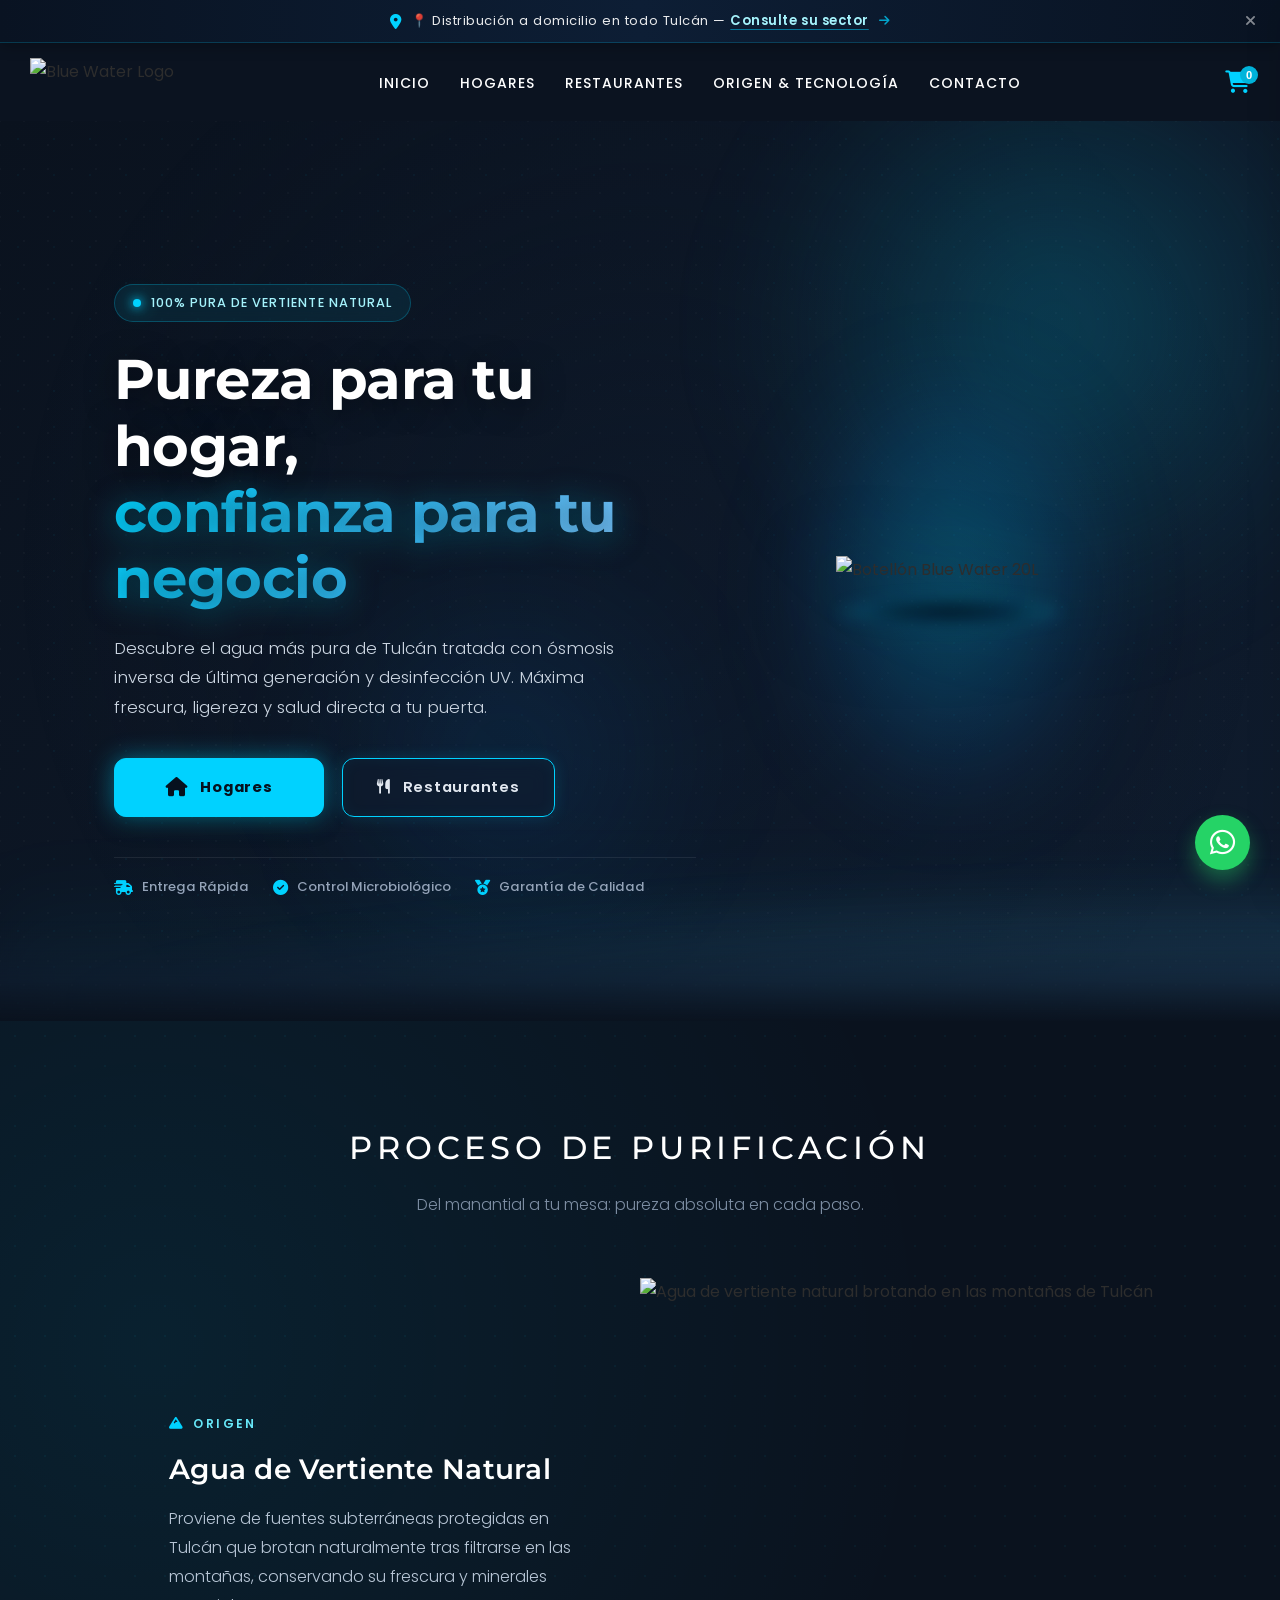
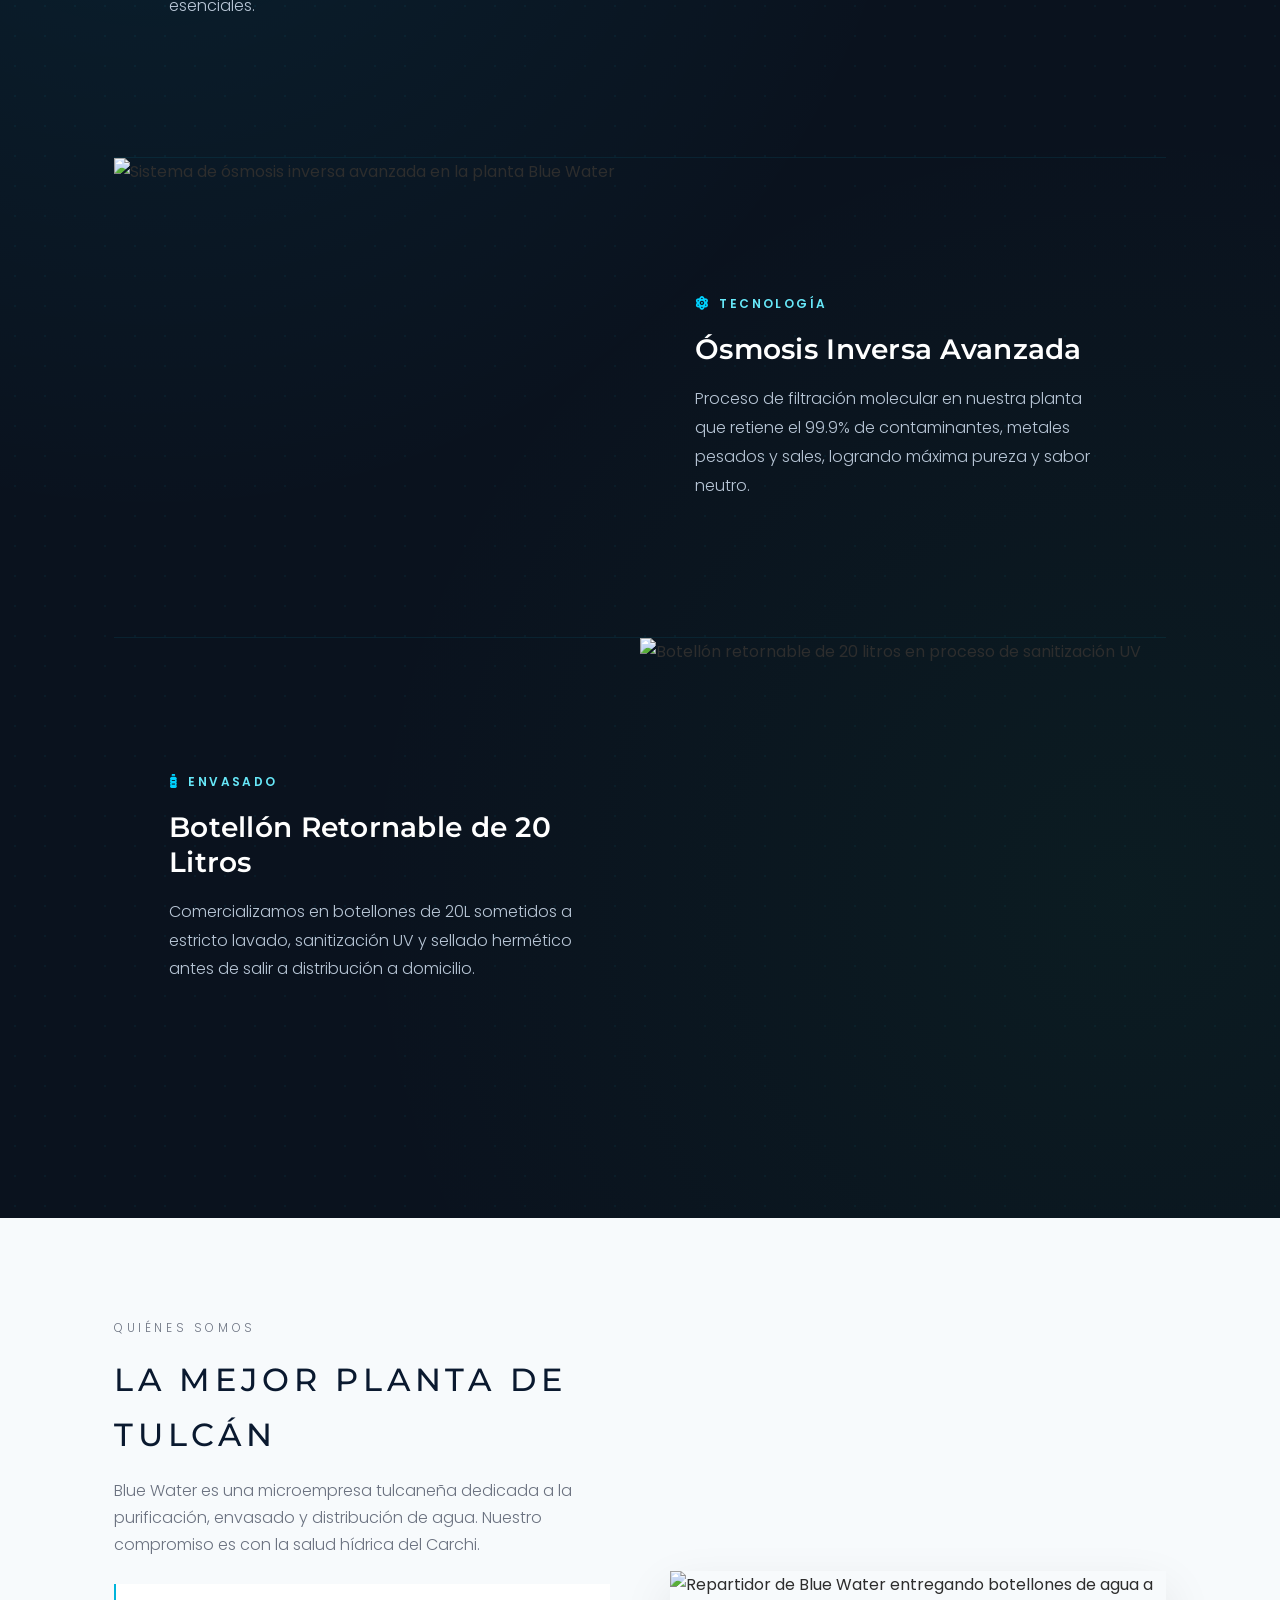
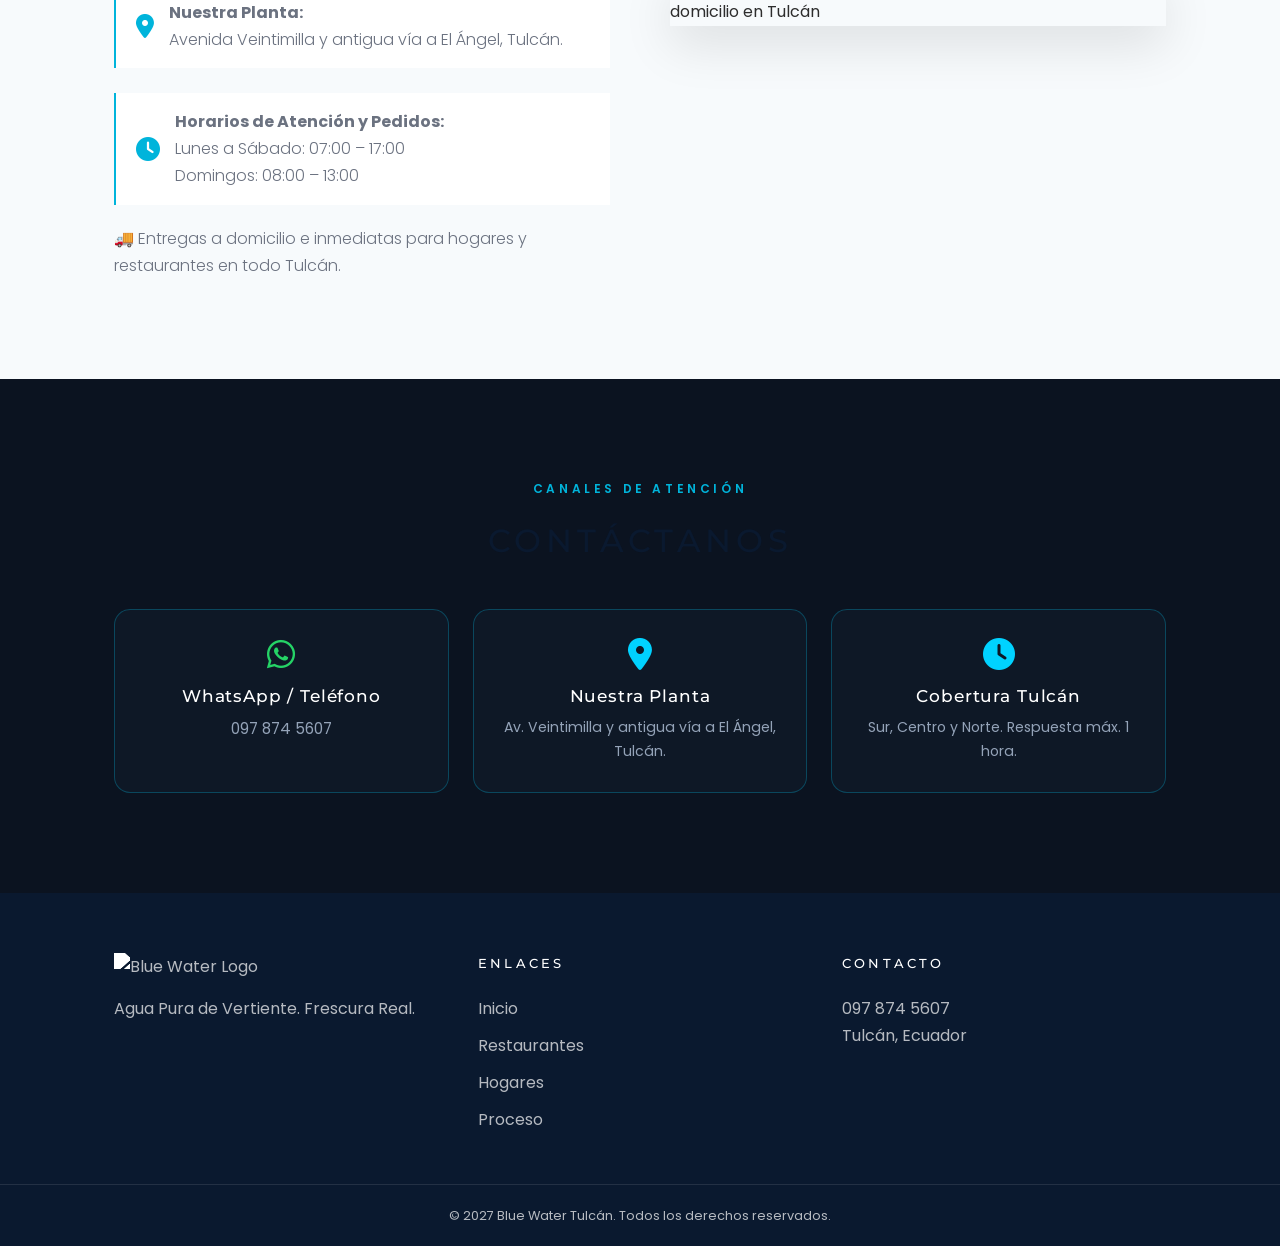
==== index.html @ 57efc92e "Add files via upload" ====
<!DOCTYPE html>
<html lang="es">
<head>
    <meta charset="UTF-8">
    <meta name="viewport" content="width=device-width, initial-scale=1.0">
    <title>Blue Water | Agua Pura de Vertiente en Tulcán</title>
    <meta name="description" content="Agua purificada a domicilio en Tulcán. Blue Water te ofrece agua pura de vertiente, tratada con ósmosis inversa. Pedidos al 097 874 5607.">
    <link href="https://fonts.googleapis.com/css2?family=Montserrat:wght@300;400;500;600;700&family=Poppins:wght@300;400;500&display=swap" rel="stylesheet">
    <link rel="stylesheet" href="styles.css">
    <link rel="stylesheet" href="https://cdnjs.cloudflare.com/ajax/libs/font-awesome/6.4.0/css/all.min.css">
</head>
<body>

    <!-- Header -->
    <header class="header">
        <!-- Barra superior interactiva (Announcement Bar) -->
        <div id="promo-banner" class="promo-banner" onclick="openCoverageModal()" role="button" tabindex="0" title="Ver red de cobertura en Tulcán">
            <div class="promo-banner-content">
                <span class="promo-icon"><i class="fas fa-map-marker-alt"></i></span>
                <span class="promo-text">📍 Distribución a domicilio en todo Tulcán — <strong>Consulte su sector</strong></span>
                <span class="promo-arrow"><i class="fas fa-arrow-right"></i></span>
            </div>
            <button class="close-banner" onclick="event.stopPropagation(); document.getElementById('promo-banner').style.display='none'" aria-label="Cerrar barra"><i class="fas fa-times"></i></button>
        </div>
        <div class="container header-container">
            <a href="#inicio" class="logo">
                <img src="img/blue_water_transparente.png" alt="Blue Water Logo" class="h-12 w-auto object-contain">
            </a>
            <nav class="nav-menu">
                <ul>
                    <li><a href="#inicio">INICIO</a></li>
                    <li><a href="hogares.html">HOGARES</a></li>
                    <li><a href="restaurantes.html">RESTAURANTES</a></li>
                    <li><a href="#proceso">ORIGEN & TECNOLOGÍA</a></li>

                    <li><a href="#contacto">CONTACTO</a></li>
                </ul>
            </nav>
            <div class="header-actions">
                <button class="cart-btn" id="open-cart-btn">
                    <i class="fas fa-shopping-cart"></i>
                    <span class="cart-badge" id="cart-badge">0</span>
                </button>
                
            </div>
            <button class="mobile-menu-btn" id="mobile-menu-btn"><i class="fas fa-bars"></i></button>
        </div>
    </header>

    <!-- Mobile Nav -->
    <nav class="mobile-nav" id="mobile-nav">
        <ul>
            <li><a href="#inicio">INICIO</a></li>
            <li><a href="hogares.html">HOGARES</a></li>
            <li><a href="restaurantes.html">RESTAURANTES</a></li>
            <li><a href="#proceso">ORIGEN &amp; TECNOLOGÍA</a></li>
            <li><a href="#contacto">CONTACTO</a></li>
        </ul>
    </nav>

    <!-- Hero Section -->
    <section id="inicio" class="hero-section">
        <!-- Fondo ambiental y textura -->
        <div class="hero-bg-texture"></div>
        <div class="hero-glow-top-right"></div>
        <div class="hero-ambient-glow"></div>

        <div class="container hero-container">
            <!-- Columna Izquierda: Mensaje y Acciones -->
            <div class="hero-content">
                <div class="hero-badge">
                    <span class="badge-dot"></span>
                    <span class="badge-text">100% Pura de Vertiente Natural</span>
                </div>
                <h1 class="hero-title">
                    Pureza para tu hogar, <br>
                    <span class="text-highlight">confianza para tu negocio</span>
                </h1>
                <p class="hero-subtitle">
                    Descubre el agua más pura de Tulcán tratada con ósmosis inversa de última generación y desinfección UV. Máxima frescura, ligereza y salud directa a tu puerta.
                </p>
                <div class="hero-actions">
                    <a href="hogares.html" class="btn-cta btn-cta-primary">
                        <i class="fas fa-home"></i>
                        <span>Hogares</span>
                        <div class="btn-glow-effect"></div>
                    </a>
                    <a href="restaurantes.html" class="btn-cta btn-cta-secondary">
                        <i class="fas fa-utensils"></i>
                        <span>Restaurantes</span>
                    </a>
                </div>
                <div class="hero-highlights">
                    <div class="highlight-item">
                        <i class="fas fa-truck-fast"></i>
                        <span>Entrega Rápida</span>
                    </div>
                    <div class="highlight-item">
                        <i class="fas fa-check-circle"></i>
                        <span>Control Microbiológico</span>
                    </div>
                    <div class="highlight-item">
                        <i class="fas fa-medal"></i>
                        <span>Garantía de Calidad</span>
                    </div>
                </div>
            </div>

            <!-- Columna Derecha: Contenedor Botellón Flotante Anti-Gravity -->
            <div class="hero-visual" id="hero-interactive-zone">
                <div class="bottle-parallax-wrapper" id="bottle-parallax">
                    <div class="bottle-glow-aura"></div>
                    <img src="img/Botellon%20PNG.png" alt="Botellón Blue Water 20L" class="bottle-floating-img" id="floating-bottle">
                    <div class="bottle-dynamic-shadow" id="bottle-shadow"></div>
                </div>
            </div>
        </div>

        <!-- Capas de bruma / vapor helado inferior -->
        <div class="mist-layer mist-layer-1"></div>
        <div class="mist-layer mist-layer-2"></div>
        <div class="mist-layer mist-layer-3"></div>
    </section>





    <!-- Proceso: Bloques Verticales de Purificación -->
    <section id="proceso" class="process-vertical section">
        <div class="process-vertical-bg" aria-hidden="true"></div>
        <div class="container process-vertical-container">
            <h2 class="section-title">PROCESO DE PURIFICACIÓN</h2>
            <p class="section-lead">Del manantial a tu mesa: pureza absoluta en cada paso.</p>

            <!-- Bloque 01 · Imagen a la derecha -->
            <article class="process-block">
                <div class="process-block-text">
                    <span class="process-eyebrow"><i class="fas fa-mountain"></i> Origen</span>
                    <h3 class="process-title">Agua de Vertiente Natural</h3>
                    <p class="process-desc">Proviene de fuentes subterráneas protegidas en Tulcán que brotan naturalmente tras filtrarse en las montañas, conservando su frescura y minerales esenciales.</p>
                </div>
                <div class="process-block-img">
                    <img src="img/Vertiente%20Foto.jpg" alt="Agua de vertiente natural brotando en las montañas de Tulcán" loading="lazy">
                </div>
            </article>

            <!-- Bloque 02 · Imagen a la izquierda (reverse) -->
            <article class="process-block process-block--reverse">
                <div class="process-block-text">
                    <span class="process-eyebrow"><i class="fas fa-atom"></i> Tecnología</span>
                    <h3 class="process-title">Ósmosis Inversa Avanzada</h3>
                    <p class="process-desc">Proceso de filtración molecular en nuestra planta que retiene el 99.9% de contaminantes, metales pesados y sales, logrando máxima pureza y sabor neutro.</p>
                </div>
                <div class="process-block-img">
                    <img src="img/Osmosis%20Inversa%20Foto.jpg" alt="Sistema de ósmosis inversa avanzada en la planta Blue Water" loading="lazy">
                </div>
            </article>

            <!-- Bloque 03 · Imagen a la derecha -->
            <article class="process-block">
                <div class="process-block-text">
                    <span class="process-eyebrow"><i class="fas fa-bottle-water"></i> Envasado</span>
                    <h3 class="process-title">Botellón Retornable de 20 Litros</h3>
                    <p class="process-desc">Comercializamos en botellones de 20L sometidos a estricto lavado, sanitización UV y sellado hermético antes de salir a distribución a domicilio.</p>
                </div>
                <div class="process-block-img">
                    <img src="img/Botellon%20y%20Sanizacion%20foto.jpg" alt="Botellón retornable de 20 litros en proceso de sanitización UV" loading="lazy">
                </div>
            </article>
        </div>
    </section>





    <!-- Nosotros -->
    <section id="nosotros" class="about section bg-light">
        <div class="container about-grid">
            <div>
                <p class="eyebrow">QUIÉNES SOMOS</p>
                <h2 class="section-title left">LA MEJOR PLANTA DE TULCÁN</h2>
                <p>Blue Water es una microempresa tulcaneña dedicada a la purificación, envasado y distribución de agua. Nuestro compromiso es con la salud hídrica del Carchi.</p>
                <div class="location-card">
                    <i class="fas fa-map-marker-alt"></i>
                    <p><strong>Nuestra Planta:</strong><br>Avenida Veintimilla y antigua vía a El Ángel, Tulcán.</p>
                </div>
                <div class="location-card">
                    <i class="fas fa-clock"></i>
                    <p><strong>Horarios de Atención y Pedidos:</strong><br>Lunes a Sábado: 07:00 – 17:00<br>Domingos: 08:00 – 13:00</p>
                </div>
                <p class="delivery-note">🚚 Entregas a domicilio e inmediatas para hogares y restaurantes en todo Tulcán.</p>
            </div>
            <img src="img/Repartidor%20Blue%20Water.png" alt="Repartidor de Blue Water entregando botellones de agua a domicilio en Tulcán" class="gallery-img">
        </div>
    </section>

    <!-- Contacto -->
    <section id="contacto" class="contact section">
        <div class="container" style="text-align: center;">
            <p class="eyebrow">CANALES DE ATENCIÓN</p>
            <h2 class="section-title">CONTÁCTANOS</h2>
            <div style="display: grid; grid-template-columns: repeat(auto-fit, minmax(260px, 1fr)); gap: 24px; margin-top: 40px; text-align: center;">
                <div style="background: rgba(17,28,42,0.7); border: 1px solid rgba(0,210,255,0.25); border-radius: 16px; padding: 28px 20px;">
                    <i class="fab fa-whatsapp" style="font-size: 2rem; color: #25D366; margin-bottom: 12px; display: inline-block;"></i>
                    <h4 style="color: #ffffff; font-size: 1.05rem; margin-bottom: 6px;">WhatsApp / Teléfono</h4>
                    <p style="color: #94a3b8; font-size: 0.95rem;">097 874 5607</p>
                </div>
                <div style="background: rgba(17,28,42,0.7); border: 1px solid rgba(0,210,255,0.25); border-radius: 16px; padding: 28px 20px;">
                    <i class="fas fa-map-marker-alt" style="font-size: 2rem; color: var(--cyan-bright); margin-bottom: 12px; display: inline-block;"></i>
                    <h4 style="color: #ffffff; font-size: 1.05rem; margin-bottom: 6px;">Nuestra Planta</h4>
                    <p style="color: #94a3b8; font-size: 0.88rem;">Av. Veintimilla y antigua vía a El Ángel, Tulcán.</p>
                </div>
                <div style="background: rgba(17,28,42,0.7); border: 1px solid rgba(0,210,255,0.25); border-radius: 16px; padding: 28px 20px;">
                    <i class="fas fa-clock" style="font-size: 2rem; color: var(--cyan-bright); margin-bottom: 12px; display: inline-block;"></i>
                    <h4 style="color: #ffffff; font-size: 1.05rem; margin-bottom: 6px;">Cobertura Tulcán</h4>
                    <p style="color: #94a3b8; font-size: 0.88rem;">Sur, Centro y Norte. Respuesta máx. 1 hora.</p>
                </div>
            </div>
        </div>
    </section>

    <!-- Cart Drawer · Flujo unificado en 2 fases -->
    <div class="cart-overlay" id="cart-overlay"></div>
    <div class="cart-drawer" id="cart-drawer">
        <div class="cart-header">
            <div>
                <h3 id="cart-title">Tu Pedido</h3>
                <p class="cart-step-indicator" id="cart-step-indicator">Paso 1 de 2</p>
            </div>
            <button class="close-cart" id="close-cart-btn" aria-label="Cerrar carrito"><i class="fas fa-times"></i></button>
        </div>

        <!-- ESTADO VACÍO -->
        <div class="cart-empty" id="cart-empty">
            <i class="fas fa-shopping-basket"></i>
            <h4>Tu carrito está vacío</h4>
            <p>Elige un plan para Hogares o Restaurantes y regresa aquí para completar tu pedido.</p>
            <div class="cart-empty-actions">
                <a href="hogares.html" class="btn-empty-action btn-empty-primary"><i class="fas fa-home"></i> Planes Hogar</a>
                <a href="restaurantes.html" class="btn-empty-action btn-empty-outline"><i class="fas fa-utensils"></i> Planes Restaurante</a>
            </div>
            <button type="button" class="btn-empty-quick" id="quick-add-btn"><i class="fas fa-plus"></i> Agregar 1 botellón de 20L</button>
        </div>

        <!-- FASE 1: RESUMEN Y MODALIDAD -->
        <div class="cart-phase" id="cart-phase-1">
            <div class="cart-body">
                <div class="cart-phase-label"><span>1</span> Resumen y modalidad</div>

                <div class="cart-items-list" id="cart-items-list"><!-- Ítems generados por JS --></div>

                <div id="promo-banner-cart" class="promo-banner-cart" style="display: none;">
                    🎁 ¡Felicidades! Tienes 1 Botellón GRATIS por llevar 10 o más
                </div>

                <div class="cart-options">
                    <label>Modalidad de entrega</label>
                    <div class="modality-options">
                        <label class="modality-option">
                            <input type="radio" name="delivery-mode" value="domicilio" checked>
                            <span class="modality-icon">🚚</span>
                            <span class="modality-text">
                                <strong>Entrega a Domicilio</strong>
                                <small>$2.00 c/u · Tulcán</small>
                            </span>
                        </label>
                        <label class="modality-option">
                            <input type="radio" name="delivery-mode" value="planta">
                            <span class="modality-icon">🏭</span>
                            <span class="modality-text">
                                <strong>Retiro en Planta</strong>
                                <small>$1.50 c/u · Av. Veintimilla</small>
                            </span>
                        </label>
                    </div>
                </div>

                <div class="cart-subtotal-box">
                    <div><span>Botellones</span><strong id="cart-subtotal-qty">0 botellones</strong></div>
                    <div><span>Subtotal</span><strong id="cart-total-price">$0.00</strong></div>
                </div>
            </div>
            <div class="cart-footer">
                <button type="button" id="continue-btn" class="btn-checkout btn-continue">
                    <span>Continuar con los datos</span>
                    <i class="fas fa-arrow-right"></i>
                </button>
            </div>
        </div>

        <!-- FASE 2: DATOS Y ENVÍO -->
        <div class="cart-phase" id="cart-phase-2" style="display: none;">
            <div class="cart-body">
                <button type="button" class="cart-back-btn" id="cart-back-btn">
                    <i class="fas fa-arrow-left"></i> Volver al resumen
                </button>
                <div class="cart-phase-label"><span>2</span> Datos y envío</div>

                <details class="cart-summary-compact">
                    <summary>
                        <span><i class="fas fa-box"></i> <strong id="summary-qty">0</strong> botellones · <span id="summary-modality">A Domicilio</span></span>
                        <span class="summary-total" id="summary-total">$0.00</span>
                    </summary>
                    <div class="summary-details" id="summary-details"></div>
                </details>

                <form class="cart-data-form" id="cart-data-form" novalidate>
                    <label for="order-name">Nombre o Razón Social (Restaurante)</label>
                    <input type="text" id="order-name" placeholder="Ej. Juan Pérez / Restaurante El Fogón" class="cart-input" required autocomplete="name">
                    <label for="order-address">Dirección exacta / Sector en Tulcán</label>
                    <input type="text" id="order-address" placeholder="Ej. Av. Veintimilla y vía a El Ángel" class="cart-input" required autocomplete="street-address">
                    <p class="cart-error" id="cart-error" role="alert"></p>
                </form>
            </div>
            <div class="cart-footer">
                <button type="button" id="checkout-btn" class="btn-checkout">
                    <i class="fab fa-whatsapp"></i> ENVIAR PEDIDO POR WHATSAPP
                </button>
            </div>
        </div>
    </div>

    <!-- Footer -->
    <footer class="footer">
        <div class="container footer-content">
            <div class="footer-logo">
                <img src="img/Logo%20Blue%20Water%20reco.png" alt="Blue Water Logo">
                <p>Agua Pura de Vertiente. Frescura Real.</p>
            </div>
            <div class="footer-links">
                <h4>ENLACES</h4>
                <ul>
                    <li><a href="#inicio">Inicio</a></li>
                    <li><a href="restaurantes.html">Restaurantes</a></li>
                    <li><a href="hogares.html">Hogares</a></li>
                    <li><a href="#proceso">Proceso</a></li>
                </ul>
            </div>
            <div class="footer-contact">
                <h4>CONTACTO</h4>
                <p>097 874 5607</p>
                <p>Tulcán, Ecuador</p>
            </div>
        </div>
        <div class="footer-bottom">
            <p>&copy; 2027 Blue Water Tulcán. Todos los derechos reservados.</p>
        </div>
    </footer>

    <a href="https://wa.me/593978745607?text=Hola%20Blue%20Water,%20quiero%20hacer%20un%20pedido%20de%20botellones%20de%20agua%20para..." target="_blank" class="floating-whatsapp">
        <i class="fab fa-whatsapp"></i>
    </a>

    <!-- ============================================ -->
    <!-- MODAL INTERACTIVO DE COBERTURA (TULCÁN)      -->
    <!-- ============================================ -->
    <div id="coverage-modal" class="coverage-modal-overlay" onclick="closeCoverageModalOnOverlay(event)" aria-hidden="true" role="dialog" aria-labelledby="coverage-modal-title">
        <div class="coverage-modal-card">
            <!-- Encabezado del Modal -->
            <div class="coverage-modal-header">
                <div class="coverage-title-wrapper">
                    <span class="coverage-title-icon"><i class="fas fa-route"></i></span>
                    <h3 id="coverage-modal-title">Red y Zonas de Cobertura en Tulcán 🚚💧</h3>
                </div>
                <button class="coverage-modal-close" onclick="closeCoverageModal()" aria-label="Cerrar ventana">
                    <i class="fas fa-times"></i>
                </button>
            </div>

            <!-- Cuerpo del Modal -->
            <div class="coverage-modal-body">
                <!-- Contenedor Mapa Embebido Realtime -->
                <div class="w-full overflow-hidden rounded-xl bg-slate-800 shadow-inner coverage-map-wrapper">
                    <iframe 
                        src="https://www.google.com/maps/embed?pb=!1m18!1m12!1m3!1d3989.756283416187!2d-77.7214!3d0.8117!2m3!1f0!2f0!3f0!3m2!1i1024!2i768!4f13.1!3m3!1m2!1s0x8e2a19001150bf35%3A0xd6f77ec309f7a77e!2sTulc%C3%A1n%2C%20Ecuador!5e0!3m2!1ses!2sec!4v1700000000000!5m2!1ses!2sec" 
                        width="100%" 
                        height="320" 
                        style="border:0; border-radius: 12px;" 
                        allowfullscreen="" 
                        loading="lazy" 
                        referrerpolicy="no-referrer-when-downgrade"
                        title="Mapa de Tulcán Blue Water">
                    </iframe>
                </div>

                <!-- Sectores Destacados -->
                <div class="coverage-sectors-section">
                    <div class="coverage-section-title">
                        <i class="fas fa-location-dot"></i>
                        <span>Sectores con Cobertura Inmediata:</span>
                    </div>
                    <div class="coverage-chips-grid">
                        <span class="sector-chip active"><i class="fas fa-check"></i> Centro</span>
                        <span class="sector-chip active"><i class="fas fa-check"></i> Tajamar</span>
                        <span class="sector-chip active"><i class="fas fa-check"></i> La Laguna</span>
                        <span class="sector-chip active"><i class="fas fa-check"></i> Zona UPEC</span>
                        <span class="sector-chip active"><i class="fas fa-check"></i> El Rosario</span>
                        <span class="sector-chip active"><i class="fas fa-check"></i> Redondel del Manteño</span>
                        <span class="sector-chip active"><i class="fas fa-check"></i> San José</span>
                        <span class="sector-chip active"><i class="fas fa-check"></i> Sara Espíndola</span>
                        <span class="sector-chip active"><i class="fas fa-check"></i> Terminal Terrestre</span>
                    </div>
                </div>

                <!-- Datos Clave (Tiempos y Horarios) -->
                <div class="coverage-info-grid">
                    <div class="coverage-info-card">
                        <div class="info-card-icon"><i class="fas fa-bolt"></i></div>
                        <div class="info-card-details">
                            <span class="info-label">Tiempo de Entrega</span>
                            <strong class="info-value">30 - 60 minutos</strong>
                            <span class="info-sub">Directo en tu domicilio o local</span>
                        </div>
                    </div>
                    <div class="coverage-info-card">
                        <div class="info-card-icon"><i class="fas fa-clock"></i></div>
                        <div class="info-card-details">
                            <span class="info-label">Horario de Atención</span>
                            <strong class="info-value">Lunes a Sábado: 7:30 AM - 6:30 PM</strong>
                            <span class="info-sub">Domingos: 8:00 AM - 1:00 PM</span>
                        </div>
                    </div>
                </div>

                <!-- Botón de Acción CTA WhatsApp -->
                <div class="coverage-action-wrapper">
                    <a href="https://wa.me/593978745607?text=Hola%20Blue%20Water,%20deseo%20consultar%20y%20solicitar%20un%20pedido%20para%20mi%20sector%20en%20Tulcán..." target="_blank" class="coverage-cta-btn">
                        <i class="fab fa-whatsapp"></i>
                        <span>Solicitar pedido para mi sector</span>
                        <i class="fas fa-arrow-right"></i>
                    </a>
                </div>
            </div>
        </div>
    </div>

    <script>
        const mobileMenuBtn = document.getElementById('mobile-menu-btn');
        const mobileNav = document.getElementById('mobile-nav');
        mobileMenuBtn.addEventListener('click', () => mobileNav.classList.toggle('active'));
        document.querySelectorAll('.mobile-nav a').forEach(link => link.addEventListener('click', () => mobileNav.classList.remove('active')));
        document.querySelectorAll('a[href^="#"]').forEach(anchor => {
            anchor.addEventListener('click', function (e) {
                const target = document.querySelector(this.getAttribute('href'));
                if (target) { e.preventDefault(); target.scrollIntoView({ behavior: 'smooth' }); }
            });
        });
        window.addEventListener('scroll', () => {
            document.querySelector('.header').classList.toggle('scrolled', window.scrollY > 50);
        });

        // ============================================
        // FUNCIONES MODAL DE COBERTURA (TULCÁN)
        // ============================================
        const coverageModal = document.getElementById('coverage-modal');

        function openCoverageModal() {
            if (coverageModal) {
                coverageModal.classList.add('active');
                coverageModal.setAttribute('aria-hidden', 'false');
                document.body.style.overflow = 'hidden';
            }
        }

        function closeCoverageModal() {
            if (coverageModal) {
                coverageModal.classList.remove('active');
                coverageModal.setAttribute('aria-hidden', 'true');
                document.body.style.overflow = '';
            }
        }

        function closeCoverageModalOnOverlay(e) {
            if (e.target === coverageModal) {
                closeCoverageModal();
            }
        }

        // Cerrar modal al presionar la tecla ESC
        document.addEventListener('keydown', (e) => {
            if (e.key === 'Escape' && coverageModal && coverageModal.classList.contains('active')) {
                closeCoverageModal();
            }
        });

        // ============================================
        // CARRITO UNIFICADO · FLUJO EN 2 FASES
        // ============================================
        const WHATSAPP_NUMBER = '593978745607';
        const DELIVERY_PRICES = { domicilio: 2.00, planta: 1.50 };
        const DELIVERY_LABELS = {
            domicilio: 'Entrega a Domicilio en Tulcán',
            planta: 'Retiro en Planta (Av. Veintimilla, Tulcán)'
        };

        const cartOverlay = document.getElementById('cart-overlay');
        const cartDrawer = document.getElementById('cart-drawer');
        const openCartBtn = document.getElementById('open-cart-btn');
        const closeCartBtn = document.getElementById('close-cart-btn');
        const cartBadge = document.getElementById('cart-badge');
        const navCartBadge = document.getElementById('nav-cart-badge');

        const cartEmpty = document.getElementById('cart-empty');
        const phase1 = document.getElementById('cart-phase-1');
        const phase2 = document.getElementById('cart-phase-2');
        const stepIndicator = document.getElementById('cart-step-indicator');
        const itemsList = document.getElementById('cart-items-list');
        const cartTotalPriceDisplay = document.getElementById('cart-total-price');
        const cartSubtotalQty = document.getElementById('cart-subtotal-qty');
        const promoBannerCart = document.getElementById('promo-banner-cart');
        const continueBtn = document.getElementById('continue-btn');
        const backBtn = document.getElementById('cart-back-btn');
        const checkoutBtn = document.getElementById('checkout-btn');
        const quickAddBtn = document.getElementById('quick-add-btn');
        const errorEl = document.getElementById('cart-error');
        const cartDataForm = document.getElementById('cart-data-form');

        let currentPhase = 1;
        let deliveryMode = 'domicilio';
        let cartItems = [{
            id: 'botellon-20l',
            name: 'Botellón de 20L',
            desc: 'Agua pura de vertiente',
            qty: 0,
            origin: 'index'
        }];

        const totalQty = () => cartItems.reduce((sum, item) => sum + item.qty, 0);
        const unitPrice = () => DELIVERY_PRICES[deliveryMode];
        const subtotal = () => totalQty() * unitPrice();

        function renderCartItems() {
            if (!itemsList) return;
            itemsList.innerHTML = cartItems.map(item => `
                <div class="cart-item" data-id="${item.id}">
                    <div class="cart-item-info">
                        <h4>${item.name}</h4>
                        <p class="text-muted">${item.desc}</p>
                    </div>
                    <div class="cart-item-controls">
                        <button type="button" class="qty-btn" data-action="dec" data-id="${item.id}" aria-label="Restar un botellón">−</button>
                        <span class="qty-display">${item.qty}</span>
                        <button type="button" class="qty-btn" data-action="inc" data-id="${item.id}" aria-label="Sumar un botellón">+</button>
                    </div>
                </div>
            `).join('');
        }

        function syncSummary() {
            const summaryQty = document.getElementById('summary-qty');
            const summaryModality = document.getElementById('summary-modality');
            const summaryTotal = document.getElementById('summary-total');
            const summaryDetails = document.getElementById('summary-details');

            if (summaryQty) summaryQty.textContent = totalQty();
            if (summaryModality) summaryModality.textContent = deliveryMode === 'domicilio' ? 'A Domicilio' : 'Retiro en Planta';
            if (summaryTotal) summaryTotal.textContent = `$${subtotal().toFixed(2)}`;
            if (summaryDetails) {
                const lines = cartItems.filter(i => i.qty > 0).map(i =>
                    `<span>${i.qty} × ${i.name} — $${(i.qty * unitPrice()).toFixed(2)}</span>`
                );
                lines.push(`<span>Modalidad: ${DELIVERY_LABELS[deliveryMode]}</span>`);
                summaryDetails.innerHTML = lines.join('');
            }
        }

        function saveCart() {
            try {
                localStorage.setItem('bw_cart', JSON.stringify({
                    qty: totalQty(),
                    modality: deliveryMode,
                    origin: cartItems[0].origin || 'index'
                }));
            } catch (e) { /* localStorage no disponible */ }
        }

        function loadCart() {
            try {
                const saved = JSON.parse(localStorage.getItem('bw_cart') || 'null');
                if (saved && typeof saved.qty === 'number' && saved.qty > 0) {
                    cartItems[0].qty = saved.qty;
                    if (saved.modality && DELIVERY_PRICES[saved.modality]) deliveryMode = saved.modality;
                    if (saved.origin === 'hogar') {
                        cartItems[0].origin = 'hogar';
                        cartItems[0].desc = 'Plan Hogar · Agua pura de vertiente';
                    } else if (saved.origin === 'restaurante') {
                        cartItems[0].origin = 'restaurante';
                        cartItems[0].desc = 'Plan Restaurante · Agua pura de vertiente';
                    }
                }
            } catch (e) { /* datos inválidos */ }
        }

        function updateCart() {
            const qty = totalQty();
            const isEmpty = qty === 0;

            if (cartBadge) cartBadge.textContent = qty;
            if (navCartBadge) navCartBadge.textContent = qty;

            if (isEmpty) currentPhase = 1;

            // Estado vacío vs. fases
            if (cartEmpty) cartEmpty.style.display = isEmpty ? 'flex' : 'none';
            if (phase1) phase1.style.display = (!isEmpty && currentPhase === 1) ? 'flex' : 'none';
            if (phase2) phase2.style.display = (!isEmpty && currentPhase === 2) ? 'flex' : 'none';

            if (isEmpty) {
                if (stepIndicator) stepIndicator.textContent = 'Carrito vacío';
                saveCart();
                return;
            }

            if (stepIndicator) stepIndicator.textContent = `Paso ${currentPhase} de 2`;

            renderCartItems();
            if (cartTotalPriceDisplay) cartTotalPriceDisplay.textContent = `$${subtotal().toFixed(2)}`;
            if (cartSubtotalQty) cartSubtotalQty.textContent = `${qty} ${qty === 1 ? 'botellón' : 'botellones'}`;
            if (promoBannerCart) promoBannerCart.style.display = qty >= 10 ? 'block' : 'none';

            document.querySelectorAll('input[name="delivery-mode"]').forEach(radio => {
                radio.checked = radio.value === deliveryMode;
            });
            document.querySelectorAll('.modality-option').forEach(option => {
                const input = option.querySelector('input');
                option.classList.toggle('is-selected', !!(input && input.checked));
            });

            syncSummary();
            saveCart();
        }

        function showPhase(phase) {
            if (phase === 2) {
                if (totalQty() === 0) return;
                currentPhase = 2;
                if (errorEl) errorEl.textContent = '';
            } else {
                currentPhase = 1;
            }
            updateCart();
            const visiblePhase = currentPhase === 2 ? phase2 : phase1;
            const body = visiblePhase ? visiblePhase.querySelector('.cart-body') : null;
            if (body) body.scrollTop = 0;
        }

        function openCart() {
            if (cartOverlay) cartOverlay.classList.add('active');
            if (cartDrawer) cartDrawer.classList.add('active');
            updateCart();
        }

        function closeCart() {
            if (cartOverlay) cartOverlay.classList.remove('active');
            if (cartDrawer) cartDrawer.classList.remove('active');
        }

        // Eventos básicos del drawer
        if (openCartBtn) openCartBtn.addEventListener('click', openCart);
        if (closeCartBtn) closeCartBtn.addEventListener('click', closeCart);
        if (cartOverlay) cartOverlay.addEventListener('click', closeCart);

        // Cambiar cantidades con - / +
        if (itemsList) {
            itemsList.addEventListener('click', (event) => {
                const btn = event.target.closest('[data-action]');
                if (!btn) return;
                const item = cartItems.find(i => i.id === btn.dataset.id);
                if (!item) return;
                if (btn.dataset.action === 'inc') item.qty += 1;
                if (btn.dataset.action === 'dec') item.qty = Math.max(0, item.qty - 1);
                updateCart();
            });
        }

        // Selector de modalidad
        document.querySelectorAll('input[name="delivery-mode"]').forEach(radio => {
            radio.addEventListener('change', () => {
                deliveryMode = radio.value;
                updateCart();
            });
        });

        // Navegación entre fases
        if (continueBtn) continueBtn.addEventListener('click', () => showPhase(2));
        if (backBtn) backBtn.addEventListener('click', () => showPhase(1));

        // Agregar rápido desde el estado vacío
        if (quickAddBtn) {
            quickAddBtn.addEventListener('click', () => {
                cartItems[0].qty = Math.max(1, cartItems[0].qty + 1);
                currentPhase = 1;
                updateCart();
            });
        }

        // Evitar recarga al presionar Enter en el formulario
        if (cartDataForm) {
            cartDataForm.addEventListener('submit', (event) => {
                event.preventDefault();
                if (checkoutBtn) checkoutBtn.click();
            });
        }

        ['order-name', 'order-address'].forEach(id => {
            const field = document.getElementById(id);
            if (field) field.addEventListener('input', () => {
                if (errorEl) errorEl.textContent = '';
            });
        });

        // Enviar pedido por WhatsApp
        if (checkoutBtn) {
            checkoutBtn.addEventListener('click', () => {
                const qty = totalQty();

                if (qty === 0) {
                    openCart();
                    return;
                }

                const name = document.getElementById('order-name').value.trim();
                const address = document.getElementById('order-address').value.trim();

                if (!name || !address) {
                    if (errorEl) errorEl.textContent = 'Completa tu nombre o razón social y la dirección para continuar.';
                    return;
                }
                if (errorEl) errorEl.textContent = '';

                const itemLines = cartItems
                    .filter(i => i.qty > 0)
                    .map(i => `• ${i.qty} × ${i.name}`);

                const promo = qty >= 10 ? '\n🎁 *Promo:* 1 botellón GRATIS por cada 10 pagados' : '';

                const message = [
                    'Hola Blue Water, quiero hacer el siguiente pedido:',
                    '',
                    '📦 *Artículos:*',
                    ...itemLines,
                    '',
                    `🚚 *Modalidad:* ${DELIVERY_LABELS[deliveryMode]}`,
                    `👤 *Nombre / Razón Social:* ${name}`,
                    `📍 *Dirección / Sector:* ${address}`,
                    `💰 *Total:* $${subtotal().toFixed(2)} USD${promo}`
                ].join('\n');

                window.open(`https://wa.me/${WHATSAPP_NUMBER}?text=${encodeURIComponent(message)}`, '_blank');
            });
        }

        // Inicialización del carrito
        loadCart();
        updateCart();

        // ============================================
        // EFECTO ANTI-GRAVITY Y PARALLAX 3D CON EL MOUSE
        // ============================================
        const heroSection = document.getElementById('inicio');
        const parallaxWrapper = document.getElementById('bottle-parallax');

        if (heroSection && parallaxWrapper) {
            let targetRotateX = 0;
            let targetRotateY = 0;
            let targetTranslateX = 0;
            let targetTranslateY = 0;

            let currentRotateX = 0;
            let currentRotateY = 0;
            let currentTranslateX = 0;
            let currentTranslateY = 0;

            let isHovering = false;

            heroSection.addEventListener('mousemove', (e) => {
                const rect = heroSection.getBoundingClientRect();
                const x = e.clientX - rect.left;
                const y = e.clientY - rect.top;
                
                // Normalizado de -1 a 1
                const xPercent = (x / rect.width - 0.5) * 2;
                const yPercent = (y / rect.height - 0.5) * 2;

                // Parámetros de desplazamiento e inclinación 3D
                targetRotateY = xPercent * 14;     // Rotación en eje Y hasta ±14deg
                targetRotateX = -yPercent * 12;    // Inclinación en eje X hasta ±12deg
                targetTranslateX = xPercent * 25;  // Desplazamiento X hasta ±25px
                targetTranslateY = yPercent * 18;  // Desplazamiento Y hasta ±18px
                isHovering = true;
            });

            heroSection.addEventListener('mouseleave', () => {
                isHovering = false;
                targetRotateX = 0;
                targetRotateY = 0;
                targetTranslateX = 0;
                targetTranslateY = 0;
            });

            // Animación suave continua con interpolación (lerp)
            function animateParallax() {
                const ease = 0.08;
                currentRotateX += (targetRotateX - currentRotateX) * ease;
                currentRotateY += (targetRotateY - currentRotateY) * ease;
                currentTranslateX += (targetTranslateX - currentTranslateX) * ease;
                currentTranslateY += (targetTranslateY - currentTranslateY) * ease;

                parallaxWrapper.style.transform = `
                    translate3d(${currentTranslateX.toFixed(2)}px, ${currentTranslateY.toFixed(2)}px, 0)
                    rotateX(${currentRotateX.toFixed(2)}deg)
                    rotateY(${currentRotateY.toFixed(2)}deg)
                `;

                requestAnimationFrame(animateParallax);
            }

            requestAnimationFrame(animateParallax);
        }
    </script>
</body>
</html>
---- styles.css ----
/* Variables */
:root {
    --navy-blue: #0A192F;
    --navy-light: #112240;
    --cyan-bright: #00D2FF;
    --cyan-deep: #00B4DB;
    --white: #FFFFFF;
    --bg-light: #F7FAFC;
    --text-main: #2d2d2d;
    --text-muted: #6b7280;
    --transition: all 0.3s ease-in-out;
}

* { margin: 0; padding: 0; box-sizing: border-box; }

body {
    font-family: 'Poppins', sans-serif;
    color: var(--text-main);
    background: #0B1320;
    line-height: 1.7;
    overflow-x: hidden;
}

h1, h2, h3, h4 {
    font-family: 'Montserrat', sans-serif;
    color: var(--navy-blue);
    font-weight: 500;
    letter-spacing: 0.05em;
}

a { text-decoration: none; color: inherit; transition: var(--transition); }
ul { list-style: none; }

.container { max-width: 1100px; margin: 0 auto; padding: 0 24px; }
.section { padding: 100px 0; }

.section-title {
    text-align: center;
    font-size: 2rem;
    letter-spacing: 0.15em;
    text-transform: uppercase;
    margin-bottom: 15px;
}

.section-title.left { text-align: left; }

.section-lead {
    text-align: center;
    color: #94A3B8; /* Grey Light */
    max-width: 600px;
    margin: 0 auto 60px;
    font-weight: 300;
}

.eyebrow {
    text-transform: uppercase;
    letter-spacing: 0.3em;
    font-size: 0.75rem;
    color: var(--cyan-deep);
    font-weight: 600;
    margin-bottom: 15px;
}

.bg-light { background: var(--bg-light); }

/* Buttons */
.btn {
    display: inline-block;
    padding: 14px 36px;
    font-size: 0.8rem;
    font-weight: 600;
    letter-spacing: 0.2em;
    text-transform: uppercase;
    border-radius: 0;
    cursor: pointer;
    transition: var(--transition);
}

.btn-primary {
    background: var(--white);
    color: var(--navy-blue);
    border: 1px solid var(--white);
}

.btn-primary:hover { background: transparent; color: var(--white); }

.btn-outline-dark {
    border: 1px solid var(--navy-blue);
    color: var(--navy-blue);
}

.btn-outline-dark:hover { background: var(--navy-blue); color: var(--white); }

/* Announcement Bar (Barra superior interactiva) */
.promo-banner {
    background: linear-gradient(90deg, #091322 0%, #0d1e35 50%, #091322 100%);
    color: rgba(255, 255, 255, 0.9);
    padding: 10px 40px;
    font-size: 0.82rem;
    position: relative;
    letter-spacing: 0.04em;
    cursor: pointer;
    border-bottom: 1px solid rgba(0, 210, 255, 0.2);
    box-shadow: 0 2px 15px rgba(0, 0, 0, 0.3);
    transition: all 0.3s cubic-bezier(0.16, 1, 0.3, 1);
    user-select: none;
}

.promo-banner:hover {
    background: linear-gradient(90deg, #0b1a2e 0%, #112745 50%, #0b1a2e 100%);
    color: #ffffff;
    border-bottom-color: rgba(0, 210, 255, 0.6);
    box-shadow: 0 4px 20px rgba(0, 210, 255, 0.25);
}

.promo-banner-content {
    display: flex;
    align-items: center;
    justify-content: center;
    gap: 10px;
    transition: transform 0.25s ease;
}

.promo-banner:hover .promo-banner-content {
    transform: translateY(-1px);
}

.promo-banner .promo-icon {
    color: var(--cyan-bright);
    font-size: 0.95rem;
    display: inline-flex;
    animation: bounceIcon 2.4s infinite ease-in-out;
}

@keyframes bounceIcon {
    0%, 100% { transform: translateY(0); }
    50% { transform: translateY(-3px); }
}

.promo-banner .promo-text {
    font-weight: 400;
    font-family: 'Poppins', sans-serif;
}

.promo-banner .promo-text strong {
    color: #a5f3fc;
    font-weight: 600;
    text-decoration: underline;
    text-underline-offset: 4px;
    text-decoration-color: rgba(0, 210, 255, 0.5);
    transition: all 0.25s ease;
}

.promo-banner:hover .promo-text strong {
    color: #ffffff;
    text-decoration-color: #00d2ff;
    text-shadow: 0 0 10px rgba(0, 210, 255, 0.8);
}

.promo-banner .promo-arrow {
    color: var(--cyan-bright);
    font-size: 0.75rem;
    opacity: 0.75;
    transition: transform 0.25s ease, opacity 0.25s ease;
}

.promo-banner:hover .promo-arrow {
    opacity: 1;
    transform: translateX(4px);
}

.close-banner {
    background: none;
    border: none;
    color: rgba(255, 255, 255, 0.5);
    cursor: pointer;
    position: absolute;
    right: 18px;
    top: 50%;
    transform: translateY(-50%);
    font-size: 0.9rem;
    padding: 6px;
    display: flex;
    align-items: center;
    justify-content: center;
    border-radius: 50%;
    transition: all 0.2s ease;
    z-index: 2;
}

.close-banner:hover {
    color: #ffffff;
    background: rgba(255, 255, 255, 0.1);
}

/* Header */
.header {
    background-color: #0B1320;
    position: sticky;
    top: 0;
    width: 100%;
    z-index: 1000;
    border-bottom: none;
    transition: var(--transition);
}

.header-container {
    display: flex;
    justify-content: space-between;
    align-items: center;
    padding: 15px 30px;
    max-width: 1400px;
    margin: 0 auto;
}

.logo { 
    display: flex; 
    align-items: center; 
    background: transparent;
    text-decoration: none;
}

.logo img,
.logo-img { 
    height: 48px; 
    width: auto; 
    max-height: 48px;
    object-fit: contain; 
    display: block; 
    background: transparent;
    transition: opacity 0.2s ease, transform 0.2s ease;
}

.logo:hover img,
.logo:hover .logo-img {
    opacity: 0.95;
    transform: scale(1.02);
}

/* Clases de utilidad para logo y dimensiones */
.h-10 { height: 40px !important; }
.h-12 { height: 48px !important; }
.w-auto { width: auto !important; }
.object-contain { object-fit: contain !important; }
.bg-transparent { background: transparent !important; }

.nav-menu ul {
    display: flex;
    gap: 30px;
    align-items: center;
}

.nav-menu a {
    text-decoration: none;
    text-transform: uppercase;
    color: var(--white);
    font-weight: 500;
    font-size: 14px;
    letter-spacing: 1px;
    line-height: 1.5;
}

.nav-menu a:hover { color: var(--cyan-bright); }

.btn-whatsapp-header {
    background: #25D366;
    color: white;
    padding: 10px 20px;
    font-size: 13px;
    font-weight: 500;
    letter-spacing: 1px;
    text-transform: uppercase;
    display: flex;
    align-items: center;
    gap: 8px;
    text-decoration: none;
    line-height: 1.5;
}

.btn-whatsapp-header:hover { background: #20BA56; transform: translateY(-2px); }

.mobile-menu-btn { display: none; font-size: 1.4rem; color: var(--cyan-bright); background: none; border: none; cursor: pointer; }

.mobile-nav {
    display: none;
    background: var(--navy-blue);
    position: fixed; inset: 0;
    z-index: 998;
    padding-top: 90px;
    align-items: center;
    justify-content: flex-start;
}

.mobile-nav.active { display: flex; }
.mobile-nav ul { display: flex; flex-direction: column; gap: 25px; text-align: center; }
.mobile-nav a { color: var(--white); font-size: 1.3rem; letter-spacing: 0.2em; text-transform: uppercase; }

/* =========================================================
   HERO SECTION MODERNA - BLUE WATER ANTI-GRAVITY
   ========================================================= */
.hero-section {
    position: relative;
    min-height: 100vh;
    display: flex;
    align-items: center;
    background: linear-gradient(135deg, #0a121e 0%, #0d1726 50%, #0f1c2e 100%);
    overflow: hidden;
    padding: 130px 0 90px;
    perspective: 1000px;
}

/* Textura de piedra húmeda y efectos de fondo */
.hero-bg-texture {
    position: absolute;
    inset: 0;
    background-image: 
        radial-gradient(circle at 50% 50%, rgba(15, 28, 46, 0.4) 0%, transparent 80%),
        radial-gradient(rgba(0, 210, 255, 0.05) 1px, transparent 1px),
        radial-gradient(rgba(255, 255, 255, 0.03) 1px, transparent 1px);
    background-size: 100% 100%, 36px 36px, 24px 24px;
    background-position: 0 0, 0 0, 12px 12px;
    opacity: 0.85;
    pointer-events: none;
    z-index: 1;
}

/* Brillo sutil en la esquina superior derecha */
.hero-glow-top-right {
    position: absolute;
    top: -120px;
    right: -100px;
    width: 650px;
    height: 650px;
    background: radial-gradient(circle, rgba(0, 210, 255, 0.22) 0%, rgba(0, 180, 219, 0.1) 40%, rgba(10, 18, 30, 0) 70%);
    filter: blur(50px);
    pointer-events: none;
    z-index: 1;
}

/* Resplandor ambiental central/azul profundo */
.hero-ambient-glow {
    position: absolute;
    bottom: 10%;
    left: 20%;
    width: 500px;
    height: 350px;
    background: radial-gradient(circle, rgba(0, 140, 255, 0.12) 0%, transparent 70%);
    filter: blur(60px);
    pointer-events: none;
    z-index: 1;
}

/* Contenedor y distribución de 2 columnas */
.hero-container {
    position: relative;
    z-index: 3;
    display: grid;
    grid-template-columns: 1.15fr 0.85fr;
    gap: 40px;
    align-items: center;
    width: 100%;
}

/* Columna Izquierda: Contenido y CTA */
.hero-content {
    max-width: 620px;
}

.hero-badge {
    display: inline-flex;
    align-items: center;
    gap: 10px;
    background: rgba(0, 210, 255, 0.08);
    border: 1px solid rgba(0, 210, 255, 0.25);
    padding: 7px 18px;
    border-radius: 50px;
    margin-bottom: 24px;
    backdrop-filter: blur(8px);
}

.badge-dot {
    width: 8px;
    height: 8px;
    background: #00d2ff;
    border-radius: 50%;
    box-shadow: 0 0 10px #00d2ff, 0 0 20px #00d2ff;
    animation: pulseDot 2s infinite ease-in-out;
}

@keyframes pulseDot {
    0%, 100% { transform: scale(1); opacity: 1; }
    50% { transform: scale(1.4); opacity: 0.6; }
}

.badge-text {
    font-size: 0.8rem;
    font-weight: 500;
    color: #a5f3fc;
    letter-spacing: 0.08em;
    text-transform: uppercase;
}

.hero-title {
    font-size: clamp(2.3rem, 4.4vw, 3.6rem);
    font-weight: 700;
    line-height: 1.18;
    color: #FFFFFF;
    margin-bottom: 22px;
    letter-spacing: -0.01em;
    text-shadow: 0 4px 30px rgba(0, 0, 0, 0.5);
}

.hero-title .text-highlight {
    background: linear-gradient(120deg, #00d2ff 0%, #38bdf8 50%, #93c5fd 100%);
    -webkit-background-clip: text;
    -webkit-text-fill-color: transparent;
    display: inline-block;
    filter: drop-shadow(0 2px 14px rgba(0, 210, 255, 0.35));
}

.hero-subtitle {
    font-size: 1.05rem;
    color: #cbd5e1;
    font-weight: 300;
    line-height: 1.75;
    margin-bottom: 36px;
    max-width: 540px;
}

/* Botones CTA con bordes y efectos luminosos */
.hero-actions {
    display: flex;
    flex-wrap: wrap;
    gap: 18px;
    margin-bottom: 40px;
}

.btn-cta {
    position: relative;
    display: inline-flex;
    align-items: center;
    justify-content: center;
    gap: 12px;
    padding: 16px 34px;
    min-height: 54px;
    min-width: 210px;
    font-size: 0.92rem;
    font-weight: 600;
    letter-spacing: 0.05em;
    border-radius: 12px;
    transition: all 0.35s cubic-bezier(0.16, 1, 0.3, 1);
    overflow: hidden;
    cursor: pointer;
}

/* Botón Primario: fondo sólido cyan con texto oscuro de alta legibilidad */
.btn-cta-primary {
    background: #00D2FF;
    color: #06111e;
    border: 1px solid #00D2FF;
    box-shadow: 0 0 25px rgba(0, 210, 255, 0.45), 0 10px 20px rgba(0, 0, 0, 0.3);
    font-weight: 700;
}

.btn-cta-primary:hover {
    background: #38DDFF;
    transform: translateY(-3px) scale(1.02);
    box-shadow: 0 0 35px rgba(0, 210, 255, 0.75), 0 14px 28px rgba(0, 180, 219, 0.4);
    color: #021226;
}

.btn-cta-primary i {
    font-size: 1.2rem;
    color: #06111e;
}

.btn-glow-effect {
    position: absolute;
    top: -50%;
    left: -50%;
    width: 200%;
    height: 200%;
    background: radial-gradient(circle, rgba(255, 255, 255, 0.35) 0%, transparent 60%);
    opacity: 0;
    transform: scale(0.5);
    transition: all 0.5s ease;
    pointer-events: none;
}

.btn-cta-primary:hover .btn-glow-effect {
    opacity: 1;
    transform: scale(1);
}

/* Botón Secundario: fondo translúcido con borde fino cyan de 1px */
.btn-cta-secondary {
    background: rgba(15, 28, 46, 0.6);
    color: #e2e8f0;
    border: 1px solid #00D2FF;
    backdrop-filter: blur(10px);
    -webkit-backdrop-filter: blur(10px);
    box-shadow: 0 0 15px rgba(0, 210, 255, 0.15), inset 0 0 15px rgba(0, 210, 255, 0.05);
}

.btn-cta-secondary:hover {
    background: rgba(0, 210, 255, 0.12);
    border-color: #00d2ff;
    color: #ffffff;
    transform: translateY(-3px);
    box-shadow: 0 0 25px rgba(0, 210, 255, 0.35), inset 0 0 20px rgba(0, 210, 255, 0.15);
}

/* Indicadores / Ventajas Rápidas */
.hero-highlights {
    display: flex;
    flex-wrap: wrap;
    gap: 24px;
    padding-top: 18px;
    border-top: 1px solid rgba(255, 255, 255, 0.08);
}

.highlight-item {
    display: flex;
    align-items: center;
    gap: 9px;
    font-size: 0.82rem;
    color: #94a3b8;
    font-weight: 500;
}

.highlight-item i {
    color: #00d2ff;
    font-size: 0.95rem;
}

/* =========================================================
   COLUMNA DERECHA: EFECTO ANTI-GRAVITY Y BOTELLÓN FLOTANTE
   ========================================================= */
.hero-visual {
    position: relative;
    display: flex;
    justify-content: center;
    align-items: center;
    min-height: 520px;
    perspective: 1200px;
}

/* Contenedor Parallax 3D interactivo */
.bottle-parallax-wrapper {
    position: relative;
    display: flex;
    flex-direction: column;
    align-items: center;
    justify-content: center;
    transform-style: preserve-3d;
    transition: transform 0.1s ease-out;
    will-change: transform;
}

/* Halo / Aura azul detrás de la botella */
.bottle-glow-aura {
    position: absolute;
    top: 45%;
    left: 50%;
    transform: translate(-50%, -50%);
    width: 320px;
    height: 440px;
    background: radial-gradient(ellipse at center, rgba(0, 210, 255, 0.3) 0%, rgba(0, 140, 255, 0.12) 50%, transparent 75%);
    filter: blur(45px);
    pointer-events: none;
    z-index: 1;
}

/* A. Levitación Continua de la Imagen (20px y rotación de 1 grado) */
.bottle-floating-img {
    position: relative;
    z-index: 2;
    max-width: 370px;
    width: 100%;
    height: auto;
    display: block;
    filter: drop-shadow(0 15px 35px rgba(0, 210, 255, 0.25)) drop-shadow(0 25px 45px rgba(0, 0, 0, 0.65));
    animation: float 4.5s ease-in-out infinite;
    pointer-events: none;
    user-select: none;
}

@keyframes float {
    0% {
        transform: translateY(0px) rotate(0deg);
    }
    50% {
        transform: translateY(-20px) rotate(1deg);
    }
    100% {
        transform: translateY(0px) rotate(0deg);
    }
}

/* B. Sombra Reactiva en el Suelo (Sincronizada con la levitación) */
.bottle-dynamic-shadow {
    position: relative;
    z-index: 1;
    width: 230px;
    height: 28px;
    margin-top: 15px;
    background: radial-gradient(ellipse at center, rgba(0, 5, 15, 0.85) 0%, rgba(0, 20, 40, 0.6) 40%, rgba(0, 210, 255, 0.15) 60%, transparent 75%);
    border-radius: 50%;
    filter: blur(8px);
    animation: reactiveShadow 4.5s ease-in-out infinite;
    transform-origin: center center;
}

@keyframes reactiveShadow {
    0% {
        transform: scale(1);
        opacity: 0.9;
    }
    50% {
        /* Cuando la botella sube (-20px), la sombra se achica y pierde opacidad */
        transform: scale(0.72);
        opacity: 0.45;
        filter: blur(12px);
    }
    100% {
        /* Cuando la botella baja, se expande y recupera opacidad */
        transform: scale(1);
        opacity: 0.9;
        filter: blur(8px);
    }
}

/* =========================================================
   CAPAS DE BRUMA / VAPOR HELADO EN LA PARTE INFERIOR
   ========================================================= */
.mist-layer {
    position: absolute;
    bottom: 0;
    left: 0;
    width: 200%;
    height: 140px;
    pointer-events: none;
    z-index: 2;
    background-repeat: repeat-x;
}

.mist-layer-1 {
    background: radial-gradient(ellipse at 50% 100%, rgba(147, 197, 253, 0.14) 0%, rgba(10, 18, 30, 0) 70%);
    filter: blur(25px);
    animation: mistFlow 18s linear infinite alternate;
}

.mist-layer-2 {
    height: 100px;
    background: linear-gradient(to top, rgba(10, 18, 30, 0.95) 0%, rgba(15, 28, 46, 0.6) 40%, transparent 100%);
    z-index: 3;
}

.mist-layer-3 {
    height: 180px;
    background: radial-gradient(ellipse at 25% 100%, rgba(0, 210, 255, 0.08) 0%, transparent 65%),
                radial-gradient(ellipse at 75% 100%, rgba(0, 180, 219, 0.09) 0%, transparent 65%);
    filter: blur(35px);
    animation: mistFlowReverse 24s linear infinite alternate;
}

@keyframes mistFlow {
    0% { transform: translateX(0); }
    100% { transform: translateX(-15%); }
}

@keyframes mistFlowReverse {
    0% { transform: translateX(-10%); }
    100% { transform: translateX(5%); }
}

/* =========================================================
   RESPONSIVIDAD (Móviles, Tablets, Laptops)
   ========================================================= */
@media (max-width: 992px) {
    .hero-section {
        padding: 120px 0 70px;
        min-height: auto;
    }

    .hero-container {
        grid-template-columns: 1fr;
        text-align: center;
        gap: 50px;
    }

    .hero-content {
        max-width: 100%;
        display: flex;
        flex-direction: column;
        align-items: center;
    }

    .hero-subtitle {
        margin: 0 auto 30px;
    }

    .hero-actions {
        justify-content: center;
    }

    .hero-highlights {
        justify-content: center;
    }

    .hero-visual {
        min-height: 440px;
    }

    .bottle-floating-img {
        max-width: 300px;
    }
}

@media (max-width: 576px) {
    .hero-section {
        padding: 105px 0 60px;
    }

    .hero-title {
        font-size: 2.1rem;
    }

    .hero-subtitle {
        font-size: 0.95rem;
    }

    .hero-actions {
        flex-direction: column;
        width: 100%;
    }

    .btn-cta {
        width: 100%;
    }

    .bottle-floating-img {
        max-width: 250px;
    }

    .bottle-dynamic-shadow {
        width: 170px;
        height: 20px;
    }
}



/* Attributes */
.attributes-grid {
    display: grid;
    grid-template-columns: repeat(auto-fit, minmax(220px, 1fr));
    gap: 50px 30px;
    text-align: center;
}

.attribute i { font-size: 2.2rem; color: var(--cyan-deep); margin-bottom: 20px; }

.attribute h3 {
    font-size: 1rem;
    letter-spacing: 0.05em;
    margin-bottom: 12px;
    color: #00D2FF; /* Cyan neon */
    font-weight: 600;
    text-transform: uppercase;
}


.glass-card {
    background: rgba(17, 28, 42, 0.6); /* semi-transparent dark */
    border: 1px solid #1e3a5f; /* soft cyan/blue border */
    backdrop-filter: blur(12px);
    padding: 1.5rem;
    border-radius: 1rem; /* rounded-xl */
    transition: border-color 0.3s ease, box-shadow 0.3s ease;
}

.glass-card:hover {
    border-color: #00d2ff; /* cyan glow on hover */
    box-shadow: 0 0 12px rgba(0,210,255,0.4);
}


/* Showcase (imagen grande + texto) */
.showcase {
    display: grid;
    grid-template-columns: 1fr 1fr;
}

.showcase.reverse .showcase-text { order: -1; }

.showcase img { width: 100%; height: 100%; min-height: 450px; object-fit: cover; }

.showcase-text {
    padding: 80px 10%;
    display: flex;
    flex-direction: column;
    justify-content: center;
    background: var(--white);
}

.showcase-text h2 {
    font-size: 1.8rem;
    letter-spacing: 0.1em;
    margin-bottom: 20px;
}

.showcase-text p { color: var(--text-muted); font-weight: 300; margin-bottom: 30px; }

/* =========================================================
   BLOQUES VERTICALES DE PROCESO DE PURIFICACION (#0a121e)
   ========================================================= */
.process-vertical {
    position: relative;
    background: #0a121e;
    overflow: hidden;
    scroll-margin-top: 90px;
}

.process-vertical-bg {
    position: absolute;
    inset: 0;
    background:
        radial-gradient(circle at 12% 18%, rgba(0, 210, 255, 0.08) 0%, transparent 42%),
        radial-gradient(circle at 88% 82%, rgba(37, 211, 102, 0.05) 0%, transparent 42%),
        radial-gradient(rgba(0, 210, 255, 0.05) 1px, transparent 1px);
    background-size: 100% 100%, 100% 100%, 30px 30px;
    pointer-events: none;
}

.process-vertical-container {
    position: relative;
    z-index: 1;
}

.process-vertical .section-title { color: #ffffff; }
.process-vertical .section-lead { color: #7d8ea3; }

/* Cada bloque es una fila de 2 columnas */
.process-block {
    display: grid;
    grid-template-columns: 1fr 1fr;
    gap: 0;
    align-items: stretch;
    margin-bottom: 0;
    min-height: 480px;
    overflow: hidden;
    border-bottom: 1px solid rgba(0, 210, 255, 0.08);
}

.process-block:last-child {
    border-bottom: none;
}

/* Invierte el orden de las columnas para alternar */
.process-block--reverse {
    direction: rtl;
}

.process-block--reverse > * {
    direction: ltr;
}

/* Columna de texto */
.process-block-text {
    display: flex;
    flex-direction: column;
    justify-content: center;
    padding: 60px 55px;
}

/* Etiqueta eyebrow (icono + palabra) */
.process-eyebrow {
    display: inline-flex;
    align-items: center;
    gap: 8px;
    font-size: 0.75rem;
    font-weight: 600;
    letter-spacing: 0.2em;
    text-transform: uppercase;
    color: #67e8f9;
    margin-bottom: 18px;
}

.process-eyebrow i {
    font-size: 0.85rem;
    color: var(--cyan-bright);
}

/* Titulo principal del bloque */
.process-title {
    font-size: 1.75rem;
    font-weight: 600;
    line-height: 1.25;
    color: #ffffff;
    margin-bottom: 18px;
    letter-spacing: 0.01em;
}

/* Descripcion */
.process-desc {
    font-size: 1rem;
    font-weight: 300;
    line-height: 1.8;
    color: #b8c6d6;
    max-width: 480px;
}

/* Columna de imagen: full-bleed, sin bordes ni padding */
.process-block-img {
    position: relative;
    overflow: hidden;
}

.process-block-img img {
    width: 100%;
    height: 100%;
    object-fit: cover;
    display: block;
    transition: transform 0.6s ease;
}

.process-block:hover .process-block-img img {
    transform: scale(1.04);
}

/* Responsividad */
@media (max-width: 992px) {
    .process-block,
    .process-block--reverse {
        grid-template-columns: 1fr;
        direction: ltr;
        min-height: auto;
    }

    .process-block--reverse > * {
        direction: ltr;
    }

    .process-block-text {
        padding: 40px 28px;
    }

    .process-block-img {
        min-height: 320px;
    }

    .process-title {
        font-size: 1.4rem;
    }
}

@media (max-width: 576px) {
    .process-block-text {
        padding: 30px 20px;
    }

    .process-block-img {
        min-height: 240px;
    }

    .process-title {
        font-size: 1.2rem;
    }

    .process-desc {
        font-size: 0.92rem;
    }
}
/* Pricing */
.pricing-cards {
    display: grid;
    grid-template-columns: repeat(auto-fit, minmax(280px, 1fr));
    gap: 30px;
    margin-top: 50px;
}

.price-card {
    border: 1px solid rgba(0,0,0,0.08);
    padding: 50px 35px;
    text-align: center;
    transition: var(--transition);
}

.price-card:hover { border-color: var(--cyan-deep); transform: translateY(-5px); }

.price-card.highlight { background: var(--navy-blue); color: white; }

.price-card.highlight h3 { color: var(--cyan-bright); }

.price-card h3 { font-size: 0.9rem; letter-spacing: 0.25em; margin-bottom: 20px; }

.price-card .price { font-size: 3rem; font-weight: 300; color: var(--cyan-deep); margin-bottom: 10px; }

.price-card.highlight .price { color: var(--cyan-bright); }

.price-card .promo-text { font-size: 1.8rem; letter-spacing: 0.05em; }

.price-card p { color: var(--text-muted); font-weight: 300; }

.price-card.highlight p { color: rgba(255,255,255,0.7); }

.features { margin-top: 25px; text-align: left; display: inline-block; }

.features li { margin-bottom: 10px; display: flex; gap: 10px; font-size: 0.9rem; font-weight: 300; }

.features li i { color: var(--cyan-deep); }

.price-card.highlight .features li i { color: var(--cyan-bright); }

/* About */
.about-grid {
    display: grid;
    grid-template-columns: 1fr 1fr;
    gap: 60px;
    align-items: center;
}

.about-grid p { color: var(--text-muted); font-weight: 300; }

.location-card {
    display: flex; gap: 15px; align-items: center;
    border-left: 2px solid var(--cyan-deep);
    padding: 15px 20px;
    margin-top: 25px;
    background: var(--white);
}

.location-card i { font-size: 1.5rem; color: var(--cyan-deep); }

.delivery-note { margin-top: 20px; font-weight: 400; }

.gallery-img { width: 100%; box-shadow: 0 20px 50px rgba(0,0,0,0.1); }

/* Contact */
.contact-container { display: grid; grid-template-columns: 1fr 1fr; gap: 60px; }

.info-item { display: flex; gap: 15px; margin-bottom: 25px; align-items: flex-start; }

.info-item i { font-size: 1.3rem; color: var(--cyan-deep); margin-top: 4px; }

.info-item h4 { font-size: 0.85rem; letter-spacing: 0.15em; text-transform: uppercase; margin-bottom: 4px; }

.info-item p { color: var(--text-muted); font-weight: 300; font-size: 0.95rem; }

.contact-form { border: 1px solid rgba(0,0,0,0.08); padding: 40px; }

.contact-form h3 { font-size: 0.95rem; letter-spacing: 0.2em; margin-bottom: 25px; }

.form-group { margin-bottom: 18px; }

.form-group input, .form-group textarea {
    width: 100%;
    padding: 14px;
    border: 1px solid #e2e8f0;
    border-radius: 0;
    font-family: 'Poppins', sans-serif;
    font-size: 0.9rem;
}

.form-group input:focus, .form-group textarea:focus {
    outline: none; border-color: var(--cyan-deep);
}

.btn.btn-primary.w-100 {
    width: 100%;
    background: var(--navy-blue);
    color: var(--white);
    border: 1px solid var(--navy-blue);
}

.btn.btn-primary.w-100:hover { background: var(--cyan-deep); border-color: var(--cyan-deep); }

/* Footer */
.footer { background: var(--navy-blue); color: rgba(255,255,255,0.7); padding: 60px 0 20px; }

.footer-content {
    display: grid;
    grid-template-columns: repeat(auto-fit, minmax(200px, 1fr));
    gap: 40px;
    margin-bottom: 40px;
}

.footer-logo img { height: 50px; margin-bottom: 15px; filter: brightness(0) invert(1); }

.footer h4 { color: var(--white); font-size: 0.8rem; letter-spacing: 0.25em; margin-bottom: 20px; }

.footer-links li { margin-bottom: 10px; }

.footer-links a:hover { color: var(--cyan-bright); }

.footer-bottom { text-align: center; padding-top: 20px; border-top: 1px solid rgba(255,255,255,0.1); font-size: 0.8rem; }

/* Floating WhatsApp */
.floating-whatsapp {
    position: fixed; bottom: 30px; right: 30px;
    background: #25D366; color: white;
    width: 55px; height: 55px; border-radius: 50%;
    display: flex; justify-content: center; align-items: center;
    font-size: 1.8rem; z-index: 1000;
    box-shadow: 0 10px 20px rgba(37,211,102,0.4);
    animation: pulse 2s infinite;
}

.floating-whatsapp:hover { background: #20BA56; }

@keyframes pulse {
    0% { box-shadow: 0 0 0 0 rgba(37,211,102,0.6); }
    70% { box-shadow: 0 0 0 14px rgba(37,211,102,0); }
    100% { box-shadow: 0 0 0 0 rgba(37,211,102,0); }
}

.w-100 { width: 100%; }

/* Responsive */
@media (max-width: 992px) {
    .showcase, .about-grid, .contact-container { grid-template-columns: 1fr; }
    .showcase.reverse .showcase-text { order: 0; }
}

@media (max-width: 768px) {
    .nav-menu, .btn-whatsapp-header { display: none; }
    .mobile-menu-btn { display: block; }
    .section { padding: 70px 0; }
    .hero-sub { padding: 0 10px; }
}
/* Header Actions */
.header-actions {
    display: flex;
    align-items: center;
    gap: 15px;
}

.cart-btn {
    background: none;
    border: none;
    font-size: 1.4rem;
    color: var(--cyan-bright);
    cursor: pointer;
    position: relative;
    display: flex;
    align-items: center;
    justify-content: center;
}

.cart-badge {
    position: absolute;
    top: -5px;
    right: -8px;
    background: var(--cyan-deep);
    color: white;
    font-size: 0.7rem;
    font-weight: 700;
    width: 18px;
    height: 18px;
    border-radius: 50%;
    display: flex;
    align-items: center;
    justify-content: center;
}

/* Cart Drawer */
.cart-overlay {
    position: fixed;
    inset: 0;
    background: rgba(10, 25, 47, 0.5);
    z-index: 1001;
    opacity: 0;
    visibility: hidden;
    transition: var(--transition);
}

.cart-overlay.active {
    opacity: 1;
    visibility: visible;
}

.cart-drawer {
    position: fixed;
    top: 0;
    right: -400px;
    width: 100%;
    max-width: 400px;
    height: 100vh;
    background: white;
    z-index: 1002;
    box-shadow: -5px 0 30px rgba(0, 0, 0, 0.1);
    display: flex;
    flex-direction: column;
    transition: right 0.4s cubic-bezier(0.77, 0, 0.175, 1);
}

.cart-drawer.active {
    right: 0;
}

.cart-header {
    padding: 20px 25px;
    border-bottom: 1px solid #e5e5e5;
    display: flex;
    justify-content: space-between;
    align-items: center;
}

.cart-header h3 {
    margin: 0;
    font-size: 1.2rem;
}

.close-cart {
    background: none;
    border: none;
    font-size: 1.2rem;
    color: var(--text-muted);
    cursor: pointer;
}

.close-cart:hover {
    color: var(--navy-blue);
}

.cart-body {
    padding: 25px;
    flex: 1;
    overflow-y: auto;
}

.cart-item {
    display: flex;
    justify-content: space-between;
    align-items: center;
    margin-bottom: 25px;
    padding-bottom: 20px;
    border-bottom: 1px solid #e5e5e5;
}

.cart-item-info h4 {
    margin-bottom: 5px;
    font-size: 1rem;
}

.cart-item-info p {
    font-size: 0.85rem;
    margin: 0;
}

.cart-item-controls {
    display: flex;
    align-items: center;
    gap: 10px;
    border: 1px solid #e5e5e5;
    border-radius: 5px;
    padding: 5px 10px;
}

.qty-btn {
    background: none;
    border: none;
    font-size: 1.2rem;
    color: var(--navy-blue);
    cursor: pointer;
    width: 20px;
    height: 20px;
    display: flex;
    align-items: center;
    justify-content: center;
}

.qty-display {
    font-weight: 600;
    min-width: 20px;
    text-align: center;
}

.promo-banner-cart {
    background: #e8f7f2;
    color: #20BA56;
    padding: 10px;
    border-radius: 5px;
    font-size: 0.85rem;
    font-weight: 600;
    text-align: center;
    margin-bottom: 25px;
    border: 1px solid #20BA56;
}

.cart-options {
    margin-bottom: 25px;
}

.cart-options label {
    display: block;
    font-size: 0.9rem;
    font-weight: 600;
    margin-bottom: 8px;
    color: var(--navy-blue);
}

.cart-select, .cart-input {
    width: 100%;
    padding: 12px;
    border: 1px solid #e5e5e5;
    border-radius: 5px;
    font-family: 'Poppins', sans-serif;
    font-size: 0.9rem;
    margin-bottom: 15px;
}

.cart-select:focus, .cart-input:focus {
    outline: none;
    border-color: var(--cyan-deep);
}

.cart-footer {
    padding: 25px;
    border-top: 1px solid #e5e5e5;
    background: #f9f9f9;
}

.cart-total {
    display: flex;
    justify-content: space-between;
    align-items: center;
    font-size: 1.2rem;
    font-weight: 700;
    color: var(--navy-blue);
    margin-bottom: 20px;
}

.btn-checkout {
    width: 100%;
    background: #25D366;
    color: white;
    border: none;
    padding: 15px;
    font-size: 1rem;
    font-weight: 600;
    letter-spacing: 1px;
    text-transform: uppercase;
    border-radius: 5px;
    cursor: pointer;
    display: flex;
    justify-content: center;
    align-items: center;
    gap: 10px;
    transition: var(--transition);
}

.btn-checkout:hover {
    background: #20BA56;
}

/* =========================================================
   CARRITO · FLUJO UNIFICADO EN 2 FASES
   ========================================================= */
.cart-header > div { display: flex; flex-direction: column; }

.cart-step-indicator {
    margin-top: 4px;
    font-size: 0.7rem;
    font-weight: 700;
    letter-spacing: 0.14em;
    text-transform: uppercase;
    color: var(--cyan-deep);
}

.cart-phase {
    flex: 1;
    min-height: 0;
    display: flex;
    flex-direction: column;
}

.cart-empty {
    flex: 1;
    display: flex;
    flex-direction: column;
    align-items: center;
    justify-content: center;
    text-align: center;
    padding: 40px 28px;
    gap: 8px;
}

.cart-empty > i {
    font-size: 2.6rem;
    color: var(--cyan-deep);
    margin-bottom: 8px;
}

.cart-empty h4 {
    font-size: 1.2rem;
    color: var(--navy-blue);
}

.cart-empty p {
    font-size: 0.9rem;
    color: var(--text-muted);
    max-width: 280px;
    line-height: 1.5;
}

.cart-empty-actions {
    display: flex;
    flex-direction: column;
    gap: 10px;
    width: 100%;
    margin-top: 16px;
}

.btn-empty-action {
    display: inline-flex;
    align-items: center;
    justify-content: center;
    gap: 8px;
    padding: 12px 16px;
    border-radius: 10px;
    font-size: 0.9rem;
    font-weight: 600;
    border: 1px solid transparent;
    transition: var(--transition);
}

.btn-empty-primary { background: var(--navy-blue); color: #ffffff; }
.btn-empty-primary:hover { background: #112240; }
.btn-empty-outline { background: transparent; color: var(--navy-blue); border-color: var(--cyan-deep); }
.btn-empty-outline:hover { background: rgba(0, 180, 219, 0.08); }

.btn-empty-quick {
    margin-top: 14px;
    background: none;
    border: none;
    color: var(--cyan-deep);
    font-family: 'Poppins', sans-serif;
    font-size: 0.82rem;
    font-weight: 600;
    cursor: pointer;
    text-decoration: underline;
}

.cart-phase-label {
    display: inline-flex;
    align-items: center;
    gap: 10px;
    margin-bottom: 18px;
    font-size: 0.76rem;
    font-weight: 700;
    letter-spacing: 0.12em;
    text-transform: uppercase;
    color: var(--navy-blue);
}

.cart-phase-label span {
    width: 24px;
    height: 24px;
    border-radius: 50%;
    background: var(--cyan-bright);
    color: #06111e;
    font-size: 0.78rem;
    font-weight: 800;
    display: inline-flex;
    align-items: center;
    justify-content: center;
}

.cart-items-list { margin-bottom: 4px; }

/* Selector de modalidad */
.modality-options { display: flex; flex-direction: column; gap: 10px; }

.modality-option {
    display: flex;
    align-items: center;
    gap: 12px;
    padding: 12px 14px;
    border: 1px solid #e5e5e5;
    border-radius: 12px;
    background: #ffffff;
    cursor: pointer;
    transition: var(--transition);
}

.modality-option:hover { border-color: var(--cyan-deep); }

.modality-option.is-selected {
    border-color: var(--cyan-deep);
    background: #f0fbff;
    box-shadow: 0 0 0 3px rgba(0, 180, 219, 0.12);
}

.modality-option input { accent-color: var(--cyan-deep); flex-shrink: 0; }

.modality-icon { font-size: 1.25rem; line-height: 1; }

.modality-text { display: flex; flex-direction: column; line-height: 1.25; }

.modality-text strong { font-size: 0.9rem; color: var(--navy-blue); }

.modality-text small { font-size: 0.78rem; color: var(--text-muted); }

/* Subtotal */
.cart-subtotal-box {
    margin-top: 20px;
    padding: 14px 16px;
    background: #f7fafc;
    border: 1px solid #e5e5e5;
    border-radius: 12px;
    display: flex;
    flex-direction: column;
    gap: 8px;
}

.cart-subtotal-box > div {
    display: flex;
    align-items: center;
    justify-content: space-between;
    font-size: 0.88rem;
    color: var(--text-muted);
}

.cart-subtotal-box strong { color: var(--navy-blue); font-size: 0.95rem; }

.cart-subtotal-box > div:last-child strong { color: var(--cyan-deep); font-size: 1.2rem; }

/* Botón de avance */
.btn-continue { background: var(--navy-blue); }
.btn-continue:hover { background: #112240; }

/* Fase 2 */
.cart-back-btn {
    display: inline-flex;
    align-items: center;
    gap: 8px;
    margin-bottom: 16px;
    padding: 0;
    background: none;
    border: none;
    color: var(--text-muted);
    font-family: 'Poppins', sans-serif;
    font-size: 0.84rem;
    font-weight: 600;
    cursor: pointer;
    transition: var(--transition);
}

.cart-back-btn:hover { color: var(--navy-blue); }

.cart-summary-compact {
    padding: 12px 14px;
    margin-bottom: 20px;
    background: #f7fafc;
    border: 1px solid #e5e5e5;
    border-radius: 12px;
}

.cart-summary-compact summary {
    display: flex;
    align-items: center;
    justify-content: space-between;
    gap: 10px;
    cursor: pointer;
    font-size: 0.85rem;
    color: var(--text-muted);
    list-style: none;
}

.cart-summary-compact summary::-webkit-details-marker { display: none; }

.cart-summary-compact summary strong { color: var(--navy-blue); }

.summary-total { font-size: 1rem; font-weight: 700; color: var(--cyan-deep); }

.summary-details {
    display: flex;
    flex-direction: column;
    gap: 6px;
    margin-top: 12px;
    padding-top: 12px;
    border-top: 1px dashed #dbe3ec;
    font-size: 0.82rem;
    color: var(--text-muted);
}

/* Formulario fase 2 */
.cart-data-form { display: flex; flex-direction: column; }

.cart-data-form label {
    margin-bottom: 6px;
    font-size: 0.82rem;
    font-weight: 600;
    color: var(--navy-blue);
}

.cart-data-form .cart-input { margin-bottom: 16px; }

.cart-error {
    min-height: 18px;
    color: #dc2626;
    font-size: 0.8rem;
    font-weight: 600;
}

/* =========================================================
   MODAL INTERACTIVO DE COBERTURA (TULCÁN)
   ========================================================= */
.coverage-modal-overlay {
    position: fixed;
    inset: 0;
    background: rgba(5, 11, 20, 0.78);
    backdrop-filter: blur(10px);
    -webkit-backdrop-filter: blur(10px);
    z-index: 2000;
    display: flex;
    align-items: center;
    justify-content: center;
    padding: 20px;
    opacity: 0;
    visibility: hidden;
    transition: opacity 0.35s cubic-bezier(0.16, 1, 0.3, 1), visibility 0.35s ease;
}

.coverage-modal-overlay.active {
    opacity: 1;
    visibility: visible;
}

.coverage-modal-card {
    background: #0d1726;
    border: 1px solid rgba(0, 210, 255, 0.28);
    border-radius: 20px;
    width: 100%;
    max-width: 680px;
    max-height: 90vh;
    overflow-y: auto;
    box-shadow: 0 25px 60px rgba(0, 0, 0, 0.65), 0 0 35px rgba(0, 210, 255, 0.18);
    transform: scale(0.92) translateY(20px);
    transition: transform 0.35s cubic-bezier(0.16, 1, 0.3, 1);
    display: flex;
    flex-direction: column;
}

.coverage-modal-overlay.active .coverage-modal-card {
    transform: scale(1) translateY(0);
}

/* Encabezado */
.coverage-modal-header {
    display: flex;
    align-items: center;
    justify-content: space-between;
    padding: 22px 26px 18px;
    border-bottom: 1px solid rgba(255, 255, 255, 0.08);
    position: sticky;
    top: 0;
    background: #0d1726;
    z-index: 10;
}

.coverage-title-wrapper {
    display: flex;
    align-items: center;
    gap: 12px;
}

.coverage-title-icon {
    width: 38px;
    height: 38px;
    border-radius: 10px;
    background: rgba(0, 210, 255, 0.12);
    border: 1px solid rgba(0, 210, 255, 0.25);
    display: flex;
    align-items: center;
    justify-content: center;
    color: #00d2ff;
    font-size: 1.1rem;
}

.coverage-modal-header h3 {
    font-size: 1.15rem;
    font-weight: 600;
    color: #ffffff;
    letter-spacing: 0.02em;
    margin: 0;
}

.coverage-modal-close {
    background: rgba(255, 255, 255, 0.06);
    border: 1px solid rgba(255, 255, 255, 0.12);
    color: #cbd5e1;
    width: 36px;
    height: 36px;
    border-radius: 50%;
    cursor: pointer;
    display: flex;
    align-items: center;
    justify-content: center;
    font-size: 1rem;
    transition: all 0.2s ease;
}

.coverage-modal-close:hover {
    background: rgba(239, 68, 68, 0.2);
    border-color: rgba(239, 68, 68, 0.5);
    color: #f87171;
    transform: rotate(90deg);
}

/* Cuerpo del Modal */
.coverage-modal-body {
    padding: 24px 26px;
    display: flex;
    flex-direction: column;
    gap: 22px;
}

/* Contenedor del Mapa Embebido */
.coverage-map-wrapper {
    width: 100%;
    height: 320px;
    position: relative;
    border-radius: 16px;
    overflow: hidden;
    background: #1e293b;
    box-shadow: inset 0 2px 8px rgba(0, 0, 0, 0.5), 0 4px 20px rgba(0, 0, 0, 0.3);
    border: 1px solid rgba(0, 210, 255, 0.2);
}

.coverage-map-wrapper iframe {
    width: 100% !important;
    height: 100% !important;
    display: block;
    border: none;
}

/* Sectores Destacados */
.coverage-sectors-section {
    display: flex;
    flex-direction: column;
    gap: 12px;
}

.coverage-section-title {
    display: flex;
    align-items: center;
    gap: 8px;
    font-size: 0.88rem;
    font-weight: 600;
    color: #a5f3fc;
    letter-spacing: 0.03em;
}

.coverage-chips-grid {
    display: flex;
    flex-wrap: wrap;
    gap: 8px;
}

.sector-chip {
    display: inline-flex;
    align-items: center;
    gap: 6px;
    background: rgba(15, 33, 56, 0.7);
    border: 1px solid rgba(0, 210, 255, 0.25);
    color: #e2e8f0;
    padding: 6px 14px;
    border-radius: 50px;
    font-size: 0.8rem;
    font-weight: 500;
    transition: all 0.25s ease;
}

.sector-chip i {
    color: #00d2ff;
    font-size: 0.75rem;
}

.sector-chip:hover {
    background: rgba(0, 210, 255, 0.15);
    border-color: #00d2ff;
    color: #ffffff;
    transform: translateY(-2px);
    box-shadow: 0 4px 12px rgba(0, 210, 255, 0.2);
}

/* Tarjetas de Datos Clave (Tiempos y Horarios) */
.coverage-info-grid {
    display: grid;
    grid-template-columns: 1fr 1fr;
    gap: 14px;
}

.coverage-info-card {
    background: rgba(15, 23, 42, 0.65);
    border: 1px solid rgba(255, 255, 255, 0.08);
    border-radius: 14px;
    padding: 14px 16px;
    display: flex;
    align-items: flex-start;
    gap: 12px;
}

.info-card-icon {
    width: 36px;
    height: 36px;
    border-radius: 10px;
    background: rgba(0, 210, 255, 0.1);
    color: #38bdf8;
    display: flex;
    align-items: center;
    justify-content: center;
    font-size: 1rem;
    flex-shrink: 0;
}

.info-card-details {
    display: flex;
    flex-direction: column;
    gap: 3px;
}

.info-label {
    font-size: 0.72rem;
    text-transform: uppercase;
    letter-spacing: 0.06em;
    color: #94a3b8;
    font-weight: 600;
}

.info-value {
    font-size: 0.88rem;
    color: #ffffff;
    font-weight: 600;
    line-height: 1.3;
}

.info-sub {
    font-size: 0.74rem;
    color: #64748b;
}

/* Botón CTA de WhatsApp */
.coverage-action-wrapper {
    margin-top: 6px;
}

.coverage-cta-btn {
    display: flex;
    align-items: center;
    justify-content: center;
    gap: 12px;
    width: 100%;
    padding: 15px 24px;
    background: linear-gradient(135deg, #10b981 0%, #059669 100%);
    color: #ffffff;
    font-size: 0.95rem;
    font-weight: 600;
    letter-spacing: 0.03em;
    border-radius: 12px;
    text-decoration: none;
    box-shadow: 0 6px 20px rgba(16, 185, 129, 0.35);
    transition: all 0.3s cubic-bezier(0.16, 1, 0.3, 1);
}

.coverage-cta-btn i.fa-whatsapp {
    font-size: 1.35rem;
}

.coverage-cta-btn i.fa-arrow-right {
    font-size: 0.85rem;
    transition: transform 0.25s ease;
}

.coverage-cta-btn:hover {
    background: linear-gradient(135deg, #059669 0%, #047857 100%);
    transform: translateY(-2px);
    box-shadow: 0 10px 25px rgba(16, 185, 129, 0.5);
    color: #ffffff;
}

.coverage-cta-btn:hover i.fa-arrow-right {
    transform: translateX(4px);
}

/* Responsividad Modal */
@media (max-width: 640px) {
    .coverage-modal-card {
        max-height: 94vh;
        border-radius: 16px;
    }

    .coverage-modal-header {
        padding: 16px 18px 14px;
    }

    .coverage-modal-header h3 {
        font-size: 1rem;
    }

    .coverage-modal-body {
        padding: 18px;
        gap: 16px;
    }

    .coverage-map-wrapper {
        height: 240px;
    }

    .coverage-info-grid {
        grid-template-columns: 1fr;
        gap: 10px;
    }

    .coverage-cta-btn {
        padding: 13px 18px;
        font-size: 0.88rem;
    }
}

/* =========================================================
   SECCIÓN RESTAURANTES - E-COMMERCE CRO & CHECKOUT UX
   ========================================================= */

/* Hero Banner Restaurantes (16:9 Aspect Ratio - Banner Restaurante con botellón a la derecha) */
.resto-hero {
    position: relative;
    width: 100%;
    aspect-ratio: 16 / 9;
    min-height: 520px;
    display: flex;
    align-items: center;
    background-image: url('img/Banner%20Restaurante.jpg');
    background-size: cover;
    background-position: center right;
    background-repeat: no-repeat;
    padding: 100px 0 40px;
    overflow: hidden;
}

/* Zona oscura degradada en la izquierda para máxima legibilidad del texto sin oscurecer el botellón */
.resto-hero-overlay {
    position: absolute;
    inset: 0;
    background: linear-gradient(90deg, 
        rgba(8, 20, 36, 0.94) 0%, 
        rgba(8, 20, 36, 0.88) 35%, 
        rgba(8, 20, 36, 0.45) 60%, 
        rgba(8, 20, 36, 0.08) 100%
    );
    z-index: 1;
    pointer-events: none;
}

.resto-hero-container {
    position: relative;
    z-index: 2;
    max-width: 1200px;
    margin: 0 auto;
    padding: 0 28px;
    width: 100%;
    display: flex;
    align-items: center;
    justify-content: flex-start;
}

.resto-hero-content {
    max-width: 580px;
    display: flex;
    flex-direction: column;
    align-items: flex-start;
    gap: 16px;
    text-align: left;
}

/* Badge: 🍽️ PARA RESTAURANTES (#35B9C8, tamaño pequeño, mayúsculas con espaciado amplio) */
.resto-hero .badge {
    display: inline-flex;
    align-items: center;
    gap: 8px;
    color: #35B9C8;
    font-size: 0.82rem;
    font-weight: 600;
    letter-spacing: 0.16em;
    text-transform: uppercase;
    background: rgba(53, 185, 200, 0.12);
    border: 1px solid rgba(53, 185, 200, 0.35);
    padding: 6px 16px;
    border-radius: 50px;
    box-shadow: 0 0 16px rgba(53, 185, 200, 0.18);
    width: fit-content;
}

/* Titular H1: Agua purificada y segura para tu cocina (#FFFFFF, sans-serif moderna, semibold, máx 2 líneas) */
.resto-hero-content h1 {
    color: #FFFFFF;
    font-family: 'Montserrat', sans-serif;
    font-size: clamp(2.1rem, 3.6vw, 3.2rem);
    font-weight: 600; /* Semibold */
    line-height: 1.22;
    letter-spacing: -0.01em;
    margin: 0;
    max-width: 540px;
}

/* Subtítulo: Te entregamos a tiempo los botellones de 20 litros que tu negocio necesita en Tulcán (#E2E8F0, 1 sola línea) */
.resto-hero-content p {
    color: #E2E8F0;
    font-family: 'Poppins', sans-serif;
    font-size: clamp(0.98rem, 1.3vw, 1.15rem);
    font-weight: 400;
    line-height: 1.5;
    margin: 0;
    max-width: 680px;
}

/* 4 Puntos Destacados */
.resto-highlights-grid {
    display: grid;
    grid-template-columns: repeat(4, 1fr);
    gap: 16px;
    width: 100%;
    margin-top: 10px;
}

.resto-highlight-card {
    background: rgba(17, 28, 42, 0.7);
    border: 1px solid rgba(0, 210, 255, 0.2);
    backdrop-filter: blur(10px);
    border-radius: 14px;
    padding: 16px 14px;
    display: flex;
    align-items: center;
    gap: 12px;
    text-align: left;
    transition: all 0.3s ease;
}

.resto-highlight-card:hover {
    border-color: var(--cyan-bright);
    transform: translateY(-3px);
    box-shadow: 0 6px 20px rgba(0, 210, 255, 0.2);
}

.resto-highlight-icon {
    width: 42px;
    height: 42px;
    border-radius: 10px;
    background: rgba(0, 210, 255, 0.15);
    color: var(--cyan-bright);
    display: flex;
    align-items: center;
    justify-content: center;
    font-size: 1.2rem;
    flex-shrink: 0;
}

.resto-highlight-text strong {
    display: block;
    color: #ffffff;
    font-size: 0.88rem;
    font-weight: 600;
    line-height: 1.3;
}

.resto-highlight-text span {
    color: #94a3b8;
    font-size: 0.76rem;
}

/* Botón CTA Banner */
.btn-resto-cta {
    display: inline-flex;
    align-items: center;
    gap: 12px;
    background: linear-gradient(135deg, #00D2FF 0%, #0088cc 100%);
    color: #06111f;
    font-weight: 700;
    font-size: 1rem;
    letter-spacing: 0.08em;
    padding: 18px 36px;
    border-radius: 12px;
    text-transform: uppercase;
    box-shadow: 0 8px 30px rgba(0, 210, 255, 0.4);
    cursor: pointer;
    transition: all 0.3s cubic-bezier(0.16, 1, 0.3, 1);
    margin-top: 10px;
}

.btn-resto-cta:hover {
    transform: translateY(-3px) scale(1.02);
    box-shadow: 0 12px 35px rgba(0, 210, 255, 0.6);
    color: #040d18;
}

.btn-resto-cta i {
    font-size: 1.1rem;
    transition: transform 0.25s ease;
}

.btn-resto-cta:hover i {
    transform: translateY(3px);
}

/* Reaseguro del Banner */
.resto-trust-badges {
    display: flex;
    gap: 20px;
    color: #94a3b8;
    font-size: 0.82rem;
    font-weight: 400;
    align-items: center;
    justify-content: center;
    flex-wrap: wrap;
    margin-top: 4px;
}

.resto-trust-badges span {
    display: flex;
    align-items: center;
    gap: 6px;
}

.resto-trust-badges i {
    color: #10B981;
}

/* =========================================================
   SECCIÓN DE PLANES DE SERVICIO
   ========================================================= */
.resto-plans-section {
    padding: 90px 0 140px; /* Espacio inferior para el carrito flotante */
    background: #0A121E;
    position: relative;
}

.resto-plans-container {
    max-width: 1200px;
    margin: 0 auto;
    padding: 0 24px;
}

.resto-plans-header {
    text-align: center;
    margin-bottom: 50px;
}

/* Corrección de contraste: el H2 heredaba el color oscuro del body */
.resto-plans-header .section-title {
    color: #FFFFFF;
    font-size: 2rem;
    letter-spacing: 0.08em;
    line-height: 1.3;
}

.resto-plans-header .eyebrow {
    color: var(--cyan-bright);
    margin-bottom: 12px;
}

.resto-plans-header .section-lead {
    color: #E2E8F0;
    font-size: 0.98rem;
    line-height: 1.6;
    max-width: 700px;
    margin: 0 auto;
}

/* Grilla Centrada y Equilibrada de 2 Tarjetas */
.resto-plans-grid {
    display: grid;
    grid-template-columns: repeat(2, 1fr);
    gap: 36px;
    max-width: 960px;
    margin: 0 auto;
    align-items: stretch;
}

.resto-plan-card {
    background: rgba(15, 23, 42, 0.75);
    border: 1px solid rgba(255, 255, 255, 0.08);
    border-radius: 16px;
    padding: 0;
    backdrop-filter: blur(12px);
    -webkit-backdrop-filter: blur(12px);
    display: flex;
    flex-direction: column;
    justify-content: space-between;
    position: relative;
    cursor: pointer;
    user-select: none;
    transition: all 0.3s cubic-bezier(0.16, 1, 0.3, 1);
    box-shadow: 0 10px 30px rgba(0, 0, 0, 0.35);
    overflow: visible;
}

.resto-plan-card:hover {
    border-color: rgba(0, 210, 255, 0.5);
    transform: translateY(-5px);
    box-shadow: 0 16px 40px rgba(0, 210, 255, 0.16);
}

/* Tarjeta Activa (Selección con borde turquesa/azul brillante) */
.resto-plan-card.active-selection {
    border-color: #00D2FF !important;
    box-shadow: 0 0 0 2px #00D2FF, 0 16px 42px rgba(0, 210, 255, 0.35) !important;
    transform: translateY(-4px);
}

/* Plan Destacado / Bestseller */
.resto-plan-card.featured {
    border: 2px solid #00D2FF;
    background: linear-gradient(180deg, rgba(16, 32, 53, 0.9) 0%, rgba(15, 23, 42, 0.82) 100%);
    box-shadow: 0 0 35px rgba(0, 210, 255, 0.25);
    z-index: 2;
}

.resto-plan-card.featured:hover {
    border-color: #38bdf8;
    transform: translateY(-5px);
    box-shadow: 0 0 45px rgba(0, 210, 255, 0.4);
}

.resto-plan-card.featured.active-selection {
    border-color: #00D2FF !important;
    box-shadow: 0 0 0 3px #00D2FF, 0 20px 50px rgba(0, 210, 255, 0.45) !important;
    transform: translateY(-4px);
}

/* ── Cabecera de Tarjeta: Imágenes panorámicas en formato 16:9 con altura fija de 220px ── */
.resto-card-img-wrapper {
    position: relative;
    width: 100%;
    height: 220px;
    aspect-ratio: 16 / 9;
    overflow: hidden;
    border-top-left-radius: 15px;
    border-top-right-radius: 15px;
    background: #0B1120;
}

.resto-card-img {
    width: 100%;
    height: 220px;
    object-fit: cover;
    display: block;
    transition: transform 0.4s ease;
}

.resto-plan-card:hover .resto-card-img {
    transform: scale(1.05);
}

.resto-card-body {
    padding: 26px 26px 26px;
    display: flex;
    flex-direction: column;
    justify-content: space-between;
    flex: 1;
}

.resto-card-main-content {
    display: flex;
    flex-direction: column;
}

.resto-ribbon-badge {
    position: absolute;
    top: -14px;
    left: 50%;
    transform: translateX(-50%);
    background: linear-gradient(90deg, #00D2FF 0%, #0077b6 100%);
    color: #06111f;
    font-size: 0.72rem;
    font-weight: 800;
    letter-spacing: 0.08em;
    text-transform: uppercase;
    padding: 6px 18px;
    border-radius: 30px;
    box-shadow: 0 4px 15px rgba(0, 210, 255, 0.5);
    display: flex;
    align-items: center;
    gap: 6px;
    white-space: nowrap;
    z-index: 10;
}

.resto-plan-top-badge {
    display: inline-block;
    font-size: 0.72rem;
    letter-spacing: 0.12em;
    text-transform: uppercase;
    font-weight: 600;
    color: var(--cyan-deep);
    margin-bottom: 10px;
}

.resto-plan-name {
    font-size: 1.38rem;
    font-weight: 700;
    color: #ffffff;
    margin-bottom: 14px;
    letter-spacing: 0.02em;
}

.resto-plan-pricing-box {
    background: rgba(9, 16, 26, 0.65);
    border: 1px solid rgba(255, 255, 255, 0.08);
    border-radius: 14px;
    padding: 16px 16px;
    margin-bottom: 20px;
    text-align: center;
}

.resto-plan-pricing-box .price-row {
    display: flex;
    align-items: baseline;
    justify-content: center;
    gap: 6px;
}

.resto-plan-pricing-box .price-unit {
    font-size: 0.88rem;
    color: #E2E8F0;
    font-weight: 500;
}

.resto-plan-price-num {
    font-size: 2.3rem;
    font-weight: 700;
    color: #ffffff;
    font-family: 'Montserrat', sans-serif;
    line-height: 1;
}

.resto-plan-price-curr {
    font-size: 0.95rem;
    color: #E2E8F0;
    font-weight: 500;
    margin-left: 2px;
}

.resto-plan-bonus-pill {
    display: inline-flex;
    align-items: center;
    gap: 6px;
    margin-top: 10px;
    background: rgba(16, 185, 129, 0.15);
    border: 1px solid rgba(16, 185, 129, 0.4);
    color: #34D399;
    padding: 5px 12px;
    border-radius: 20px;
    font-size: 0.78rem;
    font-weight: 600;
    letter-spacing: 0.04em;
}

.resto-plan-bottles-info {
    margin-top: 8px;
    font-size: 0.84rem;
    color: #E2E8F0;
}

.resto-plan-bottles-info strong {
    color: var(--cyan-bright);
    display: block;
}

.resto-plan-bottles-info .effective-cost {
    display: block;
    color: #34D399;
    font-size: 0.82rem;
    font-weight: 600;
    margin-top: 3px;
}

.resto-plan-features {
    list-style: none;
    margin: 0 0 28px;
    padding: 0;
    display: flex;
    flex-direction: column;
    gap: 12px;
}

.resto-plan-features li {
    font-size: 0.86rem;
    color: #E2E8F0; /* Alto contraste legible sobre fondo oscuro */
    display: flex;
    align-items: flex-start;
    gap: 10px;
    line-height: 1.45;
}

.resto-plan-features li i {
    color: var(--cyan-bright);
    font-size: 0.9rem;
    margin-top: 3px;
    flex-shrink: 0;
}

.resto-plan-features li strong {
    color: #ffffff;
}

.btn-select-plan {
    width: 100%;
    padding: 14px 20px;
    border-radius: 10px;
    font-size: 0.88rem;
    font-weight: 700;
    letter-spacing: 0.06em;
    text-transform: uppercase;
    cursor: pointer;
    transition: all 0.25s ease;
    display: flex;
    align-items: center;
    justify-content: center;
    gap: 8px;
    border: none;
}

.btn-plan-outline {
    background: rgba(255, 255, 255, 0.06);
    color: #E2E8F0;
    border: 1px solid rgba(255, 255, 255, 0.18);
}

.btn-plan-outline:hover {
    background: rgba(255, 255, 255, 0.12);
    border-color: rgba(255, 255, 255, 0.4);
    color: #ffffff;
    box-shadow: 0 4px 15px rgba(0, 0, 0, 0.3);
}

.btn-plan-featured {
    background: linear-gradient(135deg, #00D2FF 0%, #0099cc 100%);
    color: #06111f;
    box-shadow: 0 4px 20px rgba(0, 210, 255, 0.4);
}

.btn-plan-featured:hover {
    background: linear-gradient(135deg, #33dcff 0%, #00b3ee 100%);
    transform: translateY(-2px);
    box-shadow: 0 6px 25px rgba(0, 210, 255, 0.6);
    color: #040c16;
}

/* =========================================================
   BLOQUE INFERIOR DE VENTAJAS Y GARANTÍAS PARA RESTAURANTES
   ========================================================= */
.resto-guarantees-grid {
    margin-top: 85px; /* Espaciado amplio y generoso entre las 2 tarjetas y este bloque */
    display: grid;
    grid-template-columns: repeat(auto-fit, minmax(260px, 1fr));
    gap: 24px;
}

.resto-guarantee-card {
    background: rgba(17, 28, 42, 0.65);
    border: 1px solid rgba(255, 255, 255, 0.08);
    border-radius: 16px;
    padding: 28px 24px;
    text-align: center;
    backdrop-filter: blur(10px);
    transition: transform 0.25s ease, border-color 0.25s ease;
}

.resto-guarantee-card:hover {
    border-color: rgba(0, 210, 255, 0.35);
    transform: translateY(-3px);
}

.resto-guarantee-card i {
    font-size: 2.2rem;
    color: var(--cyan-bright);
    margin-bottom: 12px;
    display: inline-block;
}

.resto-guarantee-card h4 {
    color: #ffffff;
    font-size: 1.05rem;
    font-weight: 700;
    margin-bottom: 8px;
}

.resto-guarantee-card p {
    color: #E2E8F0; /* Color claro legible sobre fondo oscuro */
    font-size: 0.86rem;
    line-height: 1.55;
    margin: 0;
}

/* =========================================================
   BARRA DE CARRITO FLOTANTE / PERSISTENT CART BAR
   ========================================================= */
.resto-cart-bar {
    position: fixed;
    bottom: 0;
    left: 0;
    width: 100%;
    z-index: 990;
    background: #0B1120;
    background: rgba(11, 17, 32, 0.94);
    backdrop-filter: blur(12px);
    -webkit-backdrop-filter: blur(12px);
    border-top: 1px solid rgba(255, 255, 255, 0.1);
    box-shadow: 0 -8px 30px rgba(0, 0, 0, 0.65);
    transition: transform 0.35s cubic-bezier(0.16, 1, 0.3, 1), opacity 0.35s ease;
    padding: 12px 0;
}

.resto-cart-bar.hidden {
    transform: translateY(110%);
    opacity: 0;
    pointer-events: none;
}

.resto-cart-container {
    max-width: 1200px;
    margin: 0 auto;
    padding: 0 20px;
    display: flex;
    align-items: center;
    justify-content: space-between;
    gap: 16px;
    flex-wrap: wrap;
}

.resto-cart-left {
    display: flex;
    align-items: center;
    gap: 14px;
}

/* ── Miniatura de Producto ── */
.bar-product-thumb-wrapper {
    position: relative;
    width: 52px;
    height: 52px;
    flex-shrink: 0;
    background: #070B14;
    border: 1px solid rgba(34, 211, 238, 0.28);
    border-radius: 12px;
    overflow: visible;
    display: flex;
    align-items: center;
    justify-content: center;
    box-shadow: inset 0 1px 0 rgba(255, 255, 255, 0.08), 0 4px 12px rgba(0, 0, 0, 0.5);
    transition: border-color 0.25s ease, transform 0.25s ease;
}

.bar-product-thumb-wrapper:hover {
    border-color: rgba(34, 211, 238, 0.55);
}

.bar-product-thumb {
    width: 42px;
    height: 42px;
    object-fit: contain;
    display: block;
    filter: drop-shadow(0 3px 6px rgba(0, 0, 0, 0.6));
    user-select: none;
    -webkit-user-drag: none;
}

/* Badge numérico flotante sobre la miniatura */
.bar-thumb-qty-badge {
    position: absolute;
    top: -7px;
    right: -7px;
    background: linear-gradient(135deg, #22D3EE 0%, #06B6D4 100%);
    color: #0B1120;
    font-size: 0.72rem;
    font-weight: 800;
    min-width: 22px;
    height: 22px;
    padding: 0 4px;
    border-radius: 9999px;
    display: flex;
    align-items: center;
    justify-content: center;
    border: 2px solid #0B1120;
    line-height: 1;
    z-index: 3;
    box-shadow: 0 2px 8px rgba(0, 0, 0, 0.5);
    letter-spacing: -0.02em;
}

/* Mantener la clase .cart-live-counter en caso de uso en otros lugares */
.cart-live-counter {
    position: absolute;
    top: -6px;
    right: -6px;
    background: #10B981;
    color: #ffffff;
    font-size: 0.7rem;
    font-weight: 700;
    border-radius: 50%;
    width: 20px;
    height: 20px;
    display: flex;
    align-items: center;
    justify-content: center;
    border: 2px solid #0A121E;
}

.resto-cart-details {
    display: flex;
    flex-direction: column;
    gap: 2px;
}

.resto-cart-plan-title {
    color: #ffffff;
    font-size: 0.95rem;
    font-weight: 700;
    letter-spacing: 0.02em;
    display: flex;
    align-items: center;
    gap: 8px;
}

.resto-cart-promo-tag {
    background: rgba(16, 185, 129, 0.2);
    border: 1px solid rgba(16, 185, 129, 0.5);
    color: #34D399;
    font-size: 0.7rem;
    font-weight: 600;
    padding: 2px 8px;
    border-radius: 12px;
}

.resto-cart-breakdown-text {
    font-size: 0.8rem;
    color: #E2E8F0;
}

.resto-cart-breakdown-text strong {
    color: #ffffff;
}

.resto-cart-breakdown-text .free-highlight {
    color: #34D399;
    font-weight: 600;
}

.resto-cart-mid {
    display: flex;
    align-items: center;
    gap: 12px;
}

.resto-cart-label {
    font-size: 0.78rem;
    color: #E2E8F0;
    text-transform: uppercase;
    letter-spacing: 0.05em;
}

.resto-stepper-sm {
    display: inline-flex;
    align-items: center;
    background: rgba(17, 28, 42, 0.9);
    border: 1px solid rgba(0, 210, 255, 0.4);
    border-radius: 8px;
    overflow: hidden;
}

.stepper-btn-sm {
    background: none;
    border: none;
    color: var(--cyan-bright);
    width: 34px;
    height: 34px;
    font-size: 1rem;
    cursor: pointer;
    display: flex;
    align-items: center;
    justify-content: center;
    transition: background 0.2s ease;
}

.stepper-btn-sm:hover {
    background: rgba(0, 210, 255, 0.2);
}

.stepper-display-sm {
    min-width: 40px;
    text-align: center;
    font-size: 0.98rem;
    font-weight: 700;
    color: #ffffff;
}

.resto-cart-right {
    display: flex;
    align-items: center;
    gap: 18px;
}

.resto-cart-price-block {
    text-align: right;
}

.resto-cart-price-block span {
    display: block;
    font-size: 0.72rem;
    color: #E2E8F0;
    text-transform: uppercase;
    letter-spacing: 0.05em;
}

.resto-cart-price-block strong {
    font-size: 1.55rem;
    color: #00D2FF;
    font-weight: 700;
    font-family: 'Montserrat', sans-serif;
}

.btn-cart-checkout {
    display: inline-flex;
    align-items: center;
    justify-content: center;
    gap: 10px;
    background: linear-gradient(135deg, #10B981 0%, #06B6D4 100%);
    color: #ffffff;
    font-size: 0.92rem;
    font-weight: 800;
    letter-spacing: 0.06em;
    text-transform: uppercase;
    padding: 13px 26px;
    border-radius: 10px;
    border: none;
    cursor: pointer;
    box-shadow: 0 4px 18px rgba(16, 185, 129, 0.35), 0 0 14px rgba(6, 182, 212, 0.25);
    transition: all 0.25s ease;
    white-space: nowrap;
}

.btn-cart-checkout:hover {
    background: linear-gradient(135deg, #34D399 0%, #22D3EE 100%);
    transform: translateY(-2px);
    box-shadow: 0 6px 24px rgba(16, 185, 129, 0.55), 0 0 20px rgba(34, 211, 238, 0.45);
}

.btn-cart-checkout:active {
    transform: translateY(0);
}

/* =========================================================
   MODAL DE CHECKOUT & VISTA PREVIA
   ========================================================= */
.resto-modal-overlay {
    position: fixed;
    inset: 0;
    background: rgba(6, 11, 18, 0.85);
    backdrop-filter: blur(8px);
    z-index: 10000;
    display: none;
    align-items: center;
    justify-content: center;
    padding: 20px;
    opacity: 0;
    transition: opacity 0.3s ease;
}

.resto-modal-overlay.active {
    display: flex;
    opacity: 1;
}

.resto-modal-card {
    background: #0f1c2e;
    border: 1px solid rgba(0, 210, 255, 0.35);
    border-radius: 20px;
    width: 100%;
    max-width: 680px;
    max-height: 92vh;
    overflow-y: auto;
    box-shadow: 0 20px 50px rgba(0, 0, 0, 0.6), 0 0 30px rgba(0, 210, 255, 0.15);
    display: flex;
    flex-direction: column;
    position: relative;
    animation: modalSlideUp 0.35s cubic-bezier(0.16, 1, 0.3, 1);
}

@keyframes modalSlideUp {
    from { transform: translateY(30px); opacity: 0; }
    to { transform: translateY(0); opacity: 1; }
}

.resto-modal-header {
    padding: 22px 26px;
    border-bottom: 1px solid rgba(255, 255, 255, 0.08);
    display: flex;
    align-items: center;
    justify-content: space-between;
    background: rgba(10, 18, 30, 0.8);
    position: sticky;
    top: 0;
    z-index: 10;
}

.resto-modal-title {
    display: flex;
    align-items: center;
    gap: 12px;
}

.resto-modal-title-icon {
    width: 38px;
    height: 38px;
    background: rgba(0, 210, 255, 0.15);
    color: var(--cyan-bright);
    border-radius: 10px;
    display: flex;
    align-items: center;
    justify-content: center;
    font-size: 1.15rem;
}

.resto-modal-header h3 {
    color: #ffffff;
    font-size: 1.25rem;
    font-weight: 700;
    letter-spacing: 0.02em;
}

.resto-modal-header p {
    color: #94a3b8;
    font-size: 0.78rem;
}

.resto-modal-close {
    background: none;
    border: none;
    color: #94a3b8;
    font-size: 1.4rem;
    cursor: pointer;
    padding: 6px;
    border-radius: 8px;
    transition: all 0.2s ease;
}

.resto-modal-close:hover {
    color: #ffffff;
    background: rgba(255, 255, 255, 0.1);
}

.resto-modal-body {
    padding: 26px;
    display: flex;
    flex-direction: column;
    gap: 22px;
}

/* Mini resumen superior en modal */
.modal-order-summary-box {
    background: rgba(17, 28, 42, 0.8);
    border: 1px solid rgba(0, 210, 255, 0.25);
    border-radius: 14px;
    padding: 14px 18px;
    display: flex;
    align-items: center;
    justify-content: space-between;
    flex-wrap: wrap;
    gap: 12px;
}

.modal-summary-plan {
    color: #ffffff;
    font-size: 0.92rem;
    font-weight: 600;
}

.modal-summary-plan span {
    display: block;
    color: #94a3b8;
    font-size: 0.78rem;
    font-weight: 400;
}

.modal-summary-totals {
    text-align: right;
}

.modal-summary-totals .total-price {
    font-size: 1.35rem;
    font-weight: 700;
    color: var(--cyan-bright);
    font-family: 'Montserrat', sans-serif;
}

/* Grupos y Formulario */
.form-section-group {
    background: rgba(13, 23, 38, 0.6);
    border: 1px solid rgba(255, 255, 255, 0.05);
    border-radius: 14px;
    padding: 18px 20px;
}

.form-section-title {
    font-size: 0.86rem;
    font-weight: 600;
    letter-spacing: 0.08em;
    text-transform: uppercase;
    color: var(--cyan-bright);
    margin-bottom: 14px;
    display: flex;
    align-items: center;
    gap: 8px;
}

.form-grid-2 {
    display: grid;
    grid-template-columns: 1fr 1fr;
    gap: 14px;
}

.form-field {
    display: flex;
    flex-direction: column;
    gap: 6px;
    margin-bottom: 12px;
}

.form-field:last-child {
    margin-bottom: 0;
}

.form-field label {
    font-size: 0.82rem;
    color: #cbd5e1;
    font-weight: 500;
}

.form-field label .req {
    color: #ef4444;
}

.resto-input {
    width: 100%;
    background: rgba(10, 18, 30, 0.85);
    border: 1px solid rgba(30, 58, 95, 0.9);
    border-radius: 10px;
    padding: 12px 14px;
    color: #ffffff;
    font-size: 0.88rem;
    font-family: 'Poppins', sans-serif;
    transition: all 0.25s ease;
    box-sizing: border-box;
}

.resto-input:focus {
    outline: none;
    border-color: var(--cyan-bright);
    box-shadow: 0 0 12px rgba(0, 210, 255, 0.3);
    background: rgba(13, 23, 38, 0.95);
}

.resto-input.is-invalid {
    border-color: #ef4444 !important;
    background: rgba(239, 68, 68, 0.08) !important;
}

.resto-input.is-valid {
    border-color: #10B981 !important;
}

.input-feedback {
    font-size: 0.74rem;
    color: #ef4444;
    display: none;
    margin-top: 2px;
}

.input-feedback.active {
    display: block;
}

/* Input especial de Google Maps con Botón */
.maps-field-group {
    display: flex;
    gap: 10px;
    align-items: center;
}

.btn-open-maps {
    display: inline-flex;
    align-items: center;
    gap: 6px;
    background: rgba(0, 210, 255, 0.15);
    border: 1px solid rgba(0, 210, 255, 0.4);
    color: var(--cyan-bright);
    padding: 11px 16px;
    border-radius: 10px;
    font-size: 0.78rem;
    font-weight: 600;
    text-transform: uppercase;
    letter-spacing: 0.04em;
    white-space: nowrap;
    text-decoration: none;
    cursor: pointer;
    transition: all 0.25s ease;
    flex-shrink: 0;
}

.btn-open-maps:hover {
    background: var(--cyan-bright);
    color: #06111f;
    box-shadow: 0 0 15px rgba(0, 210, 255, 0.4);
}

/* Selector Forma de Pago */
.payment-options-grid {
    display: grid;
    grid-template-columns: 1fr 1fr;
    gap: 12px;
}

.payment-option-card {
    background: rgba(10, 18, 30, 0.85);
    border: 1px solid rgba(30, 58, 95, 0.9);
    border-radius: 12px;
    padding: 14px;
    cursor: pointer;
    transition: all 0.25s ease;
    display: flex;
    align-items: flex-start;
    gap: 12px;
}

.payment-option-card:hover {
    border-color: rgba(0, 210, 255, 0.5);
}

.payment-option-card.selected {
    border-color: var(--cyan-bright);
    background: rgba(0, 210, 255, 0.08);
    box-shadow: 0 0 15px rgba(0, 210, 255, 0.2);
}

.payment-radio {
    accent-color: var(--cyan-bright);
    margin-top: 3px;
}

.payment-text strong {
    display: block;
    color: #ffffff;
    font-size: 0.86rem;
    margin-bottom: 2px;
}

.payment-text p {
    color: #94a3b8;
    font-size: 0.74rem;
    line-height: 1.35;
    margin: 0;
}

/* Vista Previa de Pedido (Pantalla Resumen) */
.order-preview-card {
    background: rgba(13, 23, 38, 0.95);
    border: 1px solid rgba(0, 210, 255, 0.35);
    border-radius: 16px;
    padding: 22px;
    display: flex;
    flex-direction: column;
    gap: 16px;
}

.preview-receipt-header {
    border-bottom: 1px dashed rgba(255, 255, 255, 0.15);
    padding-bottom: 14px;
    display: flex;
    align-items: center;
    justify-content: space-between;
}

.preview-badge-status {
    background: rgba(16, 185, 129, 0.15);
    border: 1px solid #10B981;
    color: #34D399;
    font-size: 0.72rem;
    font-weight: 700;
    padding: 4px 10px;
    border-radius: 20px;
    text-transform: uppercase;
}

.preview-details-grid {
    display: grid;
    grid-template-columns: 1fr 1fr;
    gap: 12px 20px;
    font-size: 0.84rem;
}

.preview-detail-item .label {
    color: #94a3b8;
    font-size: 0.74rem;
    text-transform: uppercase;
    letter-spacing: 0.05em;
    display: block;
    margin-bottom: 2px;
}

.preview-detail-item .val {
    color: #ffffff;
    font-weight: 600;
}

.preview-detail-item.full-width {
    grid-column: 1 / -1;
}

.preview-pricing-receipt {
    background: rgba(9, 16, 26, 0.8);
    border: 1px solid rgba(0, 210, 255, 0.2);
    border-radius: 12px;
    padding: 14px 16px;
    display: flex;
    align-items: center;
    justify-content: space-between;
}

.preview-pricing-receipt .total-label {
    font-size: 0.9rem;
    color: #e2e8f0;
    font-weight: 600;
}

.preview-pricing-receipt .total-val {
    font-size: 1.5rem;
    font-weight: 700;
    color: #00D2FF;
    font-family: 'Montserrat', sans-serif;
}

/* Botones de Acción del Modal */
.modal-actions-wrapper {
    display: flex;
    gap: 12px;
    margin-top: 10px;
}

.btn-modal-back {
    flex: 1;
    background: rgba(255, 255, 255, 0.08);
    border: 1px solid rgba(255, 255, 255, 0.15);
    color: #cbd5e1;
    padding: 14px 18px;
    border-radius: 10px;
    font-size: 0.86rem;
    font-weight: 600;
    cursor: pointer;
    text-transform: uppercase;
    letter-spacing: 0.04em;
    transition: all 0.25s ease;
    display: flex;
    align-items: center;
    justify-content: center;
    gap: 8px;
}

.btn-modal-back:hover {
    background: rgba(255, 255, 255, 0.16);
    color: #ffffff;
}

.btn-modal-submit {
    flex: 2;
    background: linear-gradient(135deg, #10B981 0%, #059669 100%);
    border: none;
    color: #ffffff;
    padding: 14px 22px;
    border-radius: 10px;
    font-size: 0.9rem;
    font-weight: 700;
    cursor: pointer;
    text-transform: uppercase;
    letter-spacing: 0.06em;
    display: flex;
    align-items: center;
    justify-content: center;
    gap: 10px;
    box-shadow: 0 4px 20px rgba(16, 185, 129, 0.4);
    transition: all 0.25s ease;
}

.btn-modal-submit:hover {
    background: linear-gradient(135deg, #34D399 0%, #10B981 100%);
    transform: translateY(-2px);
    box-shadow: 0 6px 26px rgba(16, 185, 129, 0.6);
}

/* =========================================================
   RESPONSIVIDAD SECCIÓN RESTAURANTES & CHECKOUT
   ========================================================= */
@media (max-width: 992px) {
    .resto-hero {
        min-height: 480px;
        padding: 100px 0 40px;
    }

    .resto-hero-content h1 {
        font-size: 2.3rem;
    }

    .resto-plans-grid {
        grid-template-columns: 1fr;
        max-width: 520px;
        margin: 0 auto;
    }

    .resto-plan-card.featured {
        transform: none;
    }

    .resto-plan-card.featured:hover {
        transform: translateY(-4px);
    }
}

@media (max-width: 768px) {
    .resto-hero {
        aspect-ratio: auto;
        min-height: 440px;
        padding: 125px 20px 50px;
        background-position: 80% center;
    }

    /* Zona oscura reforzada en móviles para que el texto sea perfectamente legible antes de la imagen */
    .resto-hero-overlay {
        background: linear-gradient(180deg, 
            rgba(8, 20, 36, 0.95) 0%, 
            rgba(8, 20, 36, 0.88) 55%, 
            rgba(8, 20, 36, 0.55) 100%
        );
    }

    .resto-hero-content {
        max-width: 100%;
        gap: 12px;
    }

    .resto-hero-content h1 {
        font-size: 1.85rem;
        line-height: 1.25;
    }

    .resto-hero-content p {
        font-size: 0.98rem;
    }

    .form-grid-2 {
        grid-template-columns: 1fr;
    }

    .payment-options-grid {
        grid-template-columns: 1fr;
    }

    .resto-cart-container {
        flex-direction: column;
        align-items: stretch;
        gap: 10px;
    }

    .resto-cart-left {
        justify-content: space-between;
    }

    .resto-cart-right {
        justify-content: space-between;
    }

    .resto-cart-price-block {
        text-align: left;
    }

    .btn-cart-checkout {
        flex: 1;
        justify-content: center;
    }

    .resto-modal-body {
        padding: 18px;
    }

    .preview-details-grid {
        grid-template-columns: 1fr;
    }

    .modal-actions-wrapper {
        flex-direction: column;
    }

    .maps-field-group {
        flex-direction: column;
        align-items: stretch;
    }
}

/* =========================================================
   SECCIÓN HOGARES - E-COMMERCE FAMILIAR & CRO
   ========================================================= */

/* Hero Banner Hogares (16:9 Aspect Ratio - Botellón en cocina moderna) */
.hogar-hero {
    position: relative;
    width: 100%;
    aspect-ratio: 16 / 9;
    min-height: 520px;
    display: flex;
    align-items: center;
    background-image: url('img/Botell%C3%B3n%20Blue%20Water%20en%20cocina%20moderna.png');
    background-size: cover;
    background-position: center right;
    background-repeat: no-repeat;
    padding: 100px 0 40px;
    overflow: hidden;
}

/* Zona oscura degradada en la izquierda para máxima legibilidad del texto sin oscurecer el botellón */
.hogar-hero-overlay {
    position: absolute;
    inset: 0;
    background: linear-gradient(90deg, 
        rgba(8, 20, 36, 0.94) 0%, 
        rgba(8, 20, 36, 0.88) 35%, 
        rgba(8, 20, 36, 0.45) 60%, 
        rgba(8, 20, 36, 0.08) 100%
    );
    z-index: 1;
    pointer-events: none;
}

.hogar-hero-container {
    position: relative;
    z-index: 2;
    max-width: 1200px;
    margin: 0 auto;
    padding: 0 28px;
    width: 100%;
    display: flex;
    align-items: center;
    justify-content: flex-start;
}

.hogar-hero-content {
    max-width: 580px;
    display: flex;
    flex-direction: column;
    align-items: flex-start;
    gap: 16px;
    text-align: left;
}

/* Badge: 🏠 HOGARES & FAMILIAS (#35B9C8, tamaño pequeño, mayúsculas con espaciado amplio) */
.hogar-hero .badge {
    display: inline-flex;
    align-items: center;
    gap: 8px;
    color: #35B9C8;
    font-size: 0.82rem;
    font-weight: 600;
    letter-spacing: 0.16em;
    text-transform: uppercase;
    background: rgba(53, 185, 200, 0.12);
    border: 1px solid rgba(53, 185, 200, 0.35);
    padding: 6px 16px;
    border-radius: 50px;
    box-shadow: 0 0 16px rgba(53, 185, 200, 0.18);
    width: fit-content;
}

/* Titular H1: Frescura y pureza en tu hogar (#FFFFFF, sans-serif moderna, semibold, máx 2 líneas) */
.hogar-hero-content h1 {
    color: #FFFFFF;
    font-family: 'Montserrat', sans-serif;
    font-size: clamp(2.1rem, 3.6vw, 3.2rem);
    font-weight: 600; /* Semibold */
    line-height: 1.22;
    letter-spacing: -0.01em;
    margin: 0;
    max-width: 540px;
}

/* Subtítulo: Llevamos el mejor botellón de 20L directo a tu puerta en Tulcán (#E2E8F0, 1 sola línea) */
.hogar-hero-content p {
    color: #E2E8F0;
    font-family: 'Poppins', sans-serif;
    font-size: clamp(0.98rem, 1.3vw, 1.15rem);
    font-weight: 400;
    line-height: 1.5;
    margin: 0;
    max-width: 600px;
}

/* =========================================================
   SECCIÓN HOGARES & FAMILIAS (FONDO #0B1120 Y GRADIENTE)
   ========================================================= */
.hogar-modalities-section {
    padding: 100px 0 160px;
    background: #0B1120;
    background: radial-gradient(ellipse at 50% 15%, #0B1120 0%, #020617 100%);
    position: relative;
}

/* ENCABEZADO DE SECCIÓN HOGARES (ALTA VISIBILIDAD & CONTRASTE) */
.hogar-section-header,
.hogar-modalities-section .resto-plans-header {
    text-align: center;
    margin-bottom: 48px;
}

/* 1. LÍNEA SUPERIOR (Kicker / Badge) */
.hogar-header-kicker,
.hogar-modalities-section .eyebrow {
    color: #22D3EE !important;
    font-size: 0.8125rem;
    font-weight: 700;
    letter-spacing: 0.25em;
    text-transform: uppercase;
    margin-bottom: 0.5rem;
    display: block;
    opacity: 1 !important;
}

@media (min-width: 768px) {
    .hogar-header-kicker,
    .hogar-modalities-section .eyebrow {
        font-size: 0.875rem;
    }
}

/* 2. LÍNEA CENTRAL (Título Principal - H2) */
.hogar-header-title,
.hogar-modalities-section .section-title,
.hogar-modalities-section h2 {
    color: #FFFFFF !important;
    font-family: 'Montserrat', sans-serif;
    font-size: clamp(1.875rem, 3.5vw, 2.35rem);
    font-weight: 800;
    letter-spacing: -0.025em;
    line-height: 1.25;
    margin-bottom: 0.75rem;
    text-transform: none;
    opacity: 1 !important;
    text-shadow: none !important;
    filter: none !important;
}

@media (min-width: 768px) {
    .hogar-header-title,
    .hogar-modalities-section .section-title,
    .hogar-modalities-section h2 {
        font-size: 2.25rem;
    }
}

/* 3. LÍNEA INFERIOR (Descripción / Bajada) */
.hogar-header-desc,
.hogar-modalities-section .section-lead {
    color: #94A3B8 !important;
    font-family: 'Poppins', sans-serif;
    font-size: 1rem;
    font-weight: 400;
    line-height: 1.6;
    max-width: 42rem;
    margin: 0 auto;
    opacity: 1 !important;
    text-shadow: none !important;
}

@media (min-width: 768px) {
    .hogar-header-desc,
    .hogar-modalities-section .section-lead {
        font-size: 1.125rem;
    }
}

/* Clases de utilidad Tailwind solicitadas */
.tracking-\[0\.25em\] { letter-spacing: 0.25em !important; }
.tracking-tight { letter-spacing: -0.025em !important; }
.font-extrabold { font-weight: 800 !important; }
.max-w-2xl { max-width: 42rem !important; }
.mx-auto { margin-left: auto !important; margin-right: auto !important; }
.mb-2 { margin-bottom: 0.5rem !important; }
.mb-3 { margin-bottom: 0.75rem !important; }

.hogar-modalities-container {
    max-width: 1080px;
    margin: 0 auto;
    padding: 0 24px;
}

/* Grilla Responsiva: 2 columnas en desktop, 1 columna en móviles */
.hogar-modalities-grid {
    display: grid;
    grid-template-columns: repeat(2, 1fr);
    gap: 32px;
    margin-top: 48px;
    margin-bottom: 60px;
}

/* Contenedores de tarjeta en estilo traslúcido rgba(15, 23, 42, 0.75) con blur(10px) y borde fino neutro 1px solid rgba(255, 255, 255, 0.08) */
.hogar-modality-card {
    background: rgba(15, 23, 42, 0.75);
    backdrop-filter: blur(10px);
    -webkit-backdrop-filter: blur(10px);
    border: 1px solid rgba(255, 255, 255, 0.08);
    border-radius: 16px;
    overflow: hidden;
    cursor: pointer;
    transition: all 0.3s cubic-bezier(0.16, 1, 0.3, 1);
    display: flex;
    flex-direction: column;
    justify-content: space-between;
    position: relative;
    box-shadow: 0 10px 30px rgba(0, 0, 0, 0.4);
    outline: none;
}

.hogar-modality-card:hover {
    border-color: rgba(6, 182, 212, 0.5);
    transform: translateY(-4px);
    box-shadow: 0 16px 40px rgba(0, 0, 0, 0.5);
}

/* Borde activo destacado color turquesa/azul */
.hogar-modality-card.selected-modality {
    border: 2px solid #00D2FF !important;
    box-shadow: 0 0 0 1px #00D2FF, 0 16px 45px rgba(0, 210, 255, 0.28) !important;
    transform: translateY(-4px);
}

/* Contenedor e imágenes con object-fit: cover, altura fija 220px y esquinas superiores redondeadas 12px 12px 0 0 */
.card-img-wrapper {
    position: relative;
    width: 100%;
    height: 220px;
    overflow: hidden;
    border-radius: 12px 12px 0 0;
}

.card-hero-img {
    width: 100%;
    height: 220px;
    object-fit: cover;
    border-radius: 12px 12px 0 0;
    display: block;
    transition: transform 0.4s ease;
}

.hogar-modality-card:hover .card-hero-img {
    transform: scale(1.03);
}

/* Badges flotantes en imágenes */
.card-floating-badge {
    position: absolute;
    top: 14px;
    left: 14px;
    z-index: 2;
    padding: 6px 14px;
    border-radius: 50px;
    font-size: 0.78rem;
    font-weight: 700;
    letter-spacing: 0.08em;
    text-transform: uppercase;
    backdrop-filter: blur(8px);
    -webkit-backdrop-filter: blur(8px);
    display: inline-flex;
    align-items: center;
    gap: 6px;
}

.badge-domicilio {
    background: rgba(8, 20, 36, 0.88);
    color: #38bdf8;
    border: 1px solid rgba(56, 189, 248, 0.5);
    box-shadow: 0 4px 15px rgba(0, 0, 0, 0.4);
}

.badge-planta {
    background: rgba(8, 20, 36, 0.88);
    color: #34D399;
    border: 1px solid rgba(52, 211, 153, 0.5);
    box-shadow: 0 4px 15px rgba(0, 0, 0, 0.4);
}

/* Cuerpo de la tarjeta */
.card-body {
    padding: 26px 24px;
    display: flex;
    flex-direction: column;
    flex-grow: 1;
    justify-content: space-between;
    gap: 20px;
}

.card-header-info {
    display: flex;
    flex-direction: column;
    gap: 8px;
}

.card-title {
    color: #ffffff;
    font-size: 1.35rem;
    font-weight: 700;
    margin: 0;
    line-height: 1.25;
}

.card-price-row {
    display: flex;
    align-items: baseline;
    gap: 8px;
}

.card-price-num {
    font-size: 2.3rem;
    font-weight: 700;
    color: #00D2FF;
    font-family: 'Montserrat', sans-serif;
    line-height: 1;
}

.card-price-num.price-planta {
    color: #34D399;
}

.card-price-unit {
    color: #E2E8F0;
    font-size: 0.9rem;
    font-weight: 500;
}

/* Puntos clave de confianza */
.card-trust-points {
    list-style: none;
    padding: 0;
    margin: 0;
    display: flex;
    flex-direction: column;
    gap: 12px;
}

.card-trust-points li {
    display: flex;
    align-items: flex-start;
    gap: 10px;
    font-size: 0.92rem;
    color: #E2E8F0;
    line-height: 1.45;
}

.card-trust-points li i {
    color: var(--cyan-bright);
    margin-top: 3px;
    font-size: 0.92rem;
    flex-shrink: 0;
}

/* Botones de acción */
.btn-card-action {
    width: 100%;
    padding: 14px 20px;
    border-radius: 10px;
    font-size: 0.92rem;
    font-weight: 700;
    letter-spacing: 0.04em;
    text-transform: uppercase;
    display: flex;
    align-items: center;
    justify-content: center;
    gap: 10px;
    cursor: pointer;
    transition: all 0.25s ease;
    border: none;
    text-decoration: none;
}

.btn-card-primary {
    background: linear-gradient(135deg, #10B981 0%, #059669 100%);
    color: #ffffff;
    box-shadow: 0 4px 16px rgba(16, 185, 129, 0.4);
}

.btn-card-primary:hover {
    background: linear-gradient(135deg, #34D399 0%, #10B981 100%);
    transform: translateY(-2px);
    box-shadow: 0 6px 22px rgba(16, 185, 129, 0.6);
}

.btn-card-outline {
    background: rgba(6, 182, 212, 0.12);
    color: #38bdf8;
    border: 1px solid rgba(6, 182, 212, 0.4);
}

.btn-card-outline:hover {
    background: rgba(6, 182, 212, 0.25);
    border-color: #00D2FF;
    color: #ffffff;
    transform: translateY(-2px);
    box-shadow: 0 4px 18px rgba(0, 210, 255, 0.25);
}

/* Bloque Interactivo de Cantidad Oculto (Redundancia eliminada) */
.hogar-qty-calculator {
    display: none !important;
}

/* Responsividad Hogares */
@media (max-width: 992px) {
    .hogar-hero {
        min-height: 480px;
        padding: 100px 0 40px;
    }
    .hogar-hero-content h1 {
        font-size: 2.3rem;
    }
    .hogar-modalities-grid {
        grid-template-columns: 1fr;
        gap: 24px;
    }
}

@media (max-width: 768px) {
    .hogar-hero {
        aspect-ratio: auto;
        min-height: 440px;
        padding: 125px 20px 50px;
        background-position: 80% center;
    }
    /* Zona oscura reforzada en móviles para que el texto sea perfectamente legible antes de la imagen */
    .hogar-hero-overlay {
        background: linear-gradient(180deg, 
            rgba(8, 20, 36, 0.95) 0%, 
            rgba(8, 20, 36, 0.88) 55%, 
            rgba(8, 20, 36, 0.55) 100%
        );
    }
    .hogar-hero-content {
        max-width: 100%;
        gap: 12px;
    }
    .hogar-hero-content h1 {
        font-size: 1.85rem;
        line-height: 1.25;
    }
    .hogar-hero-content p {
        font-size: 0.98rem;
    }
    .hogar-modalities-section {
        padding: 70px 0 140px;
    }
    .hogar-modality-card {
        padding: 0;
    }
    .card-img-wrapper, .card-hero-img {
        height: 190px;
    }
    .card-body {
        padding: 22px 18px;
    }
    .card-title {
        font-size: 1.25rem;
    }
}
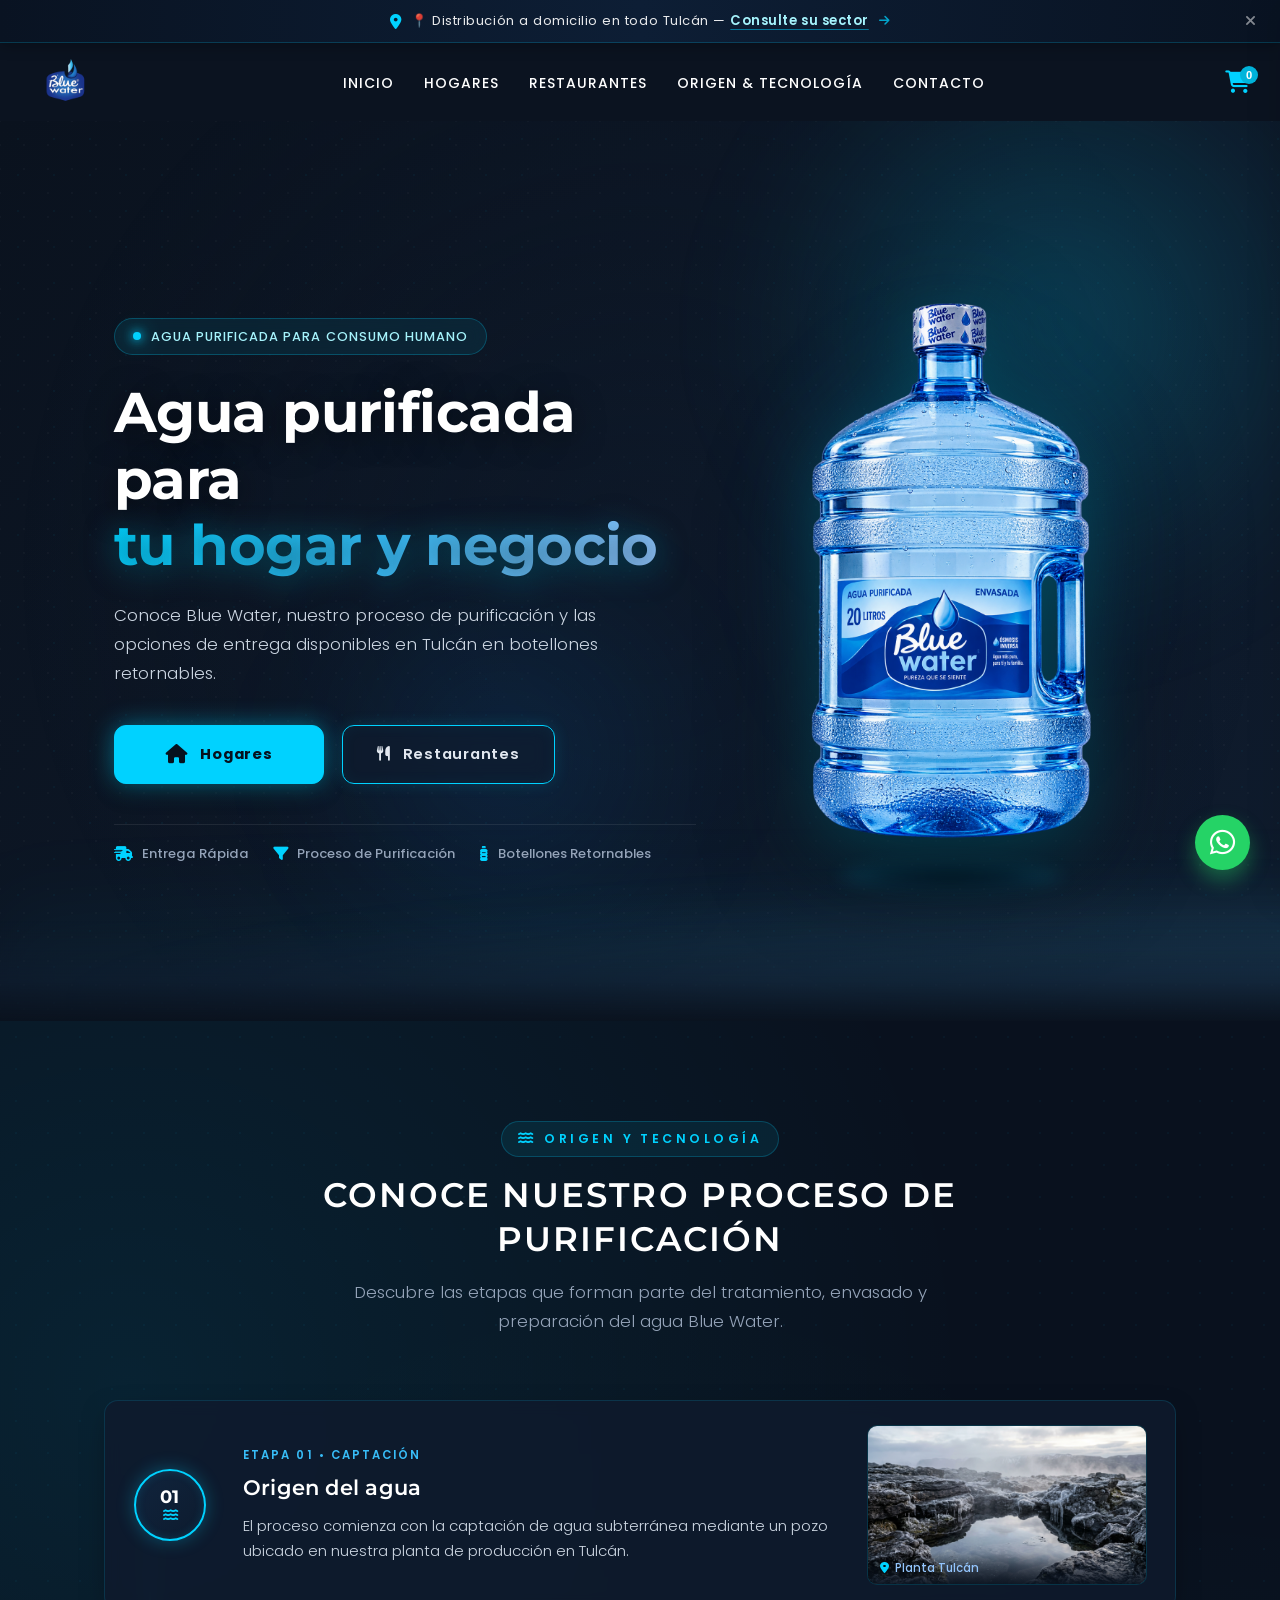
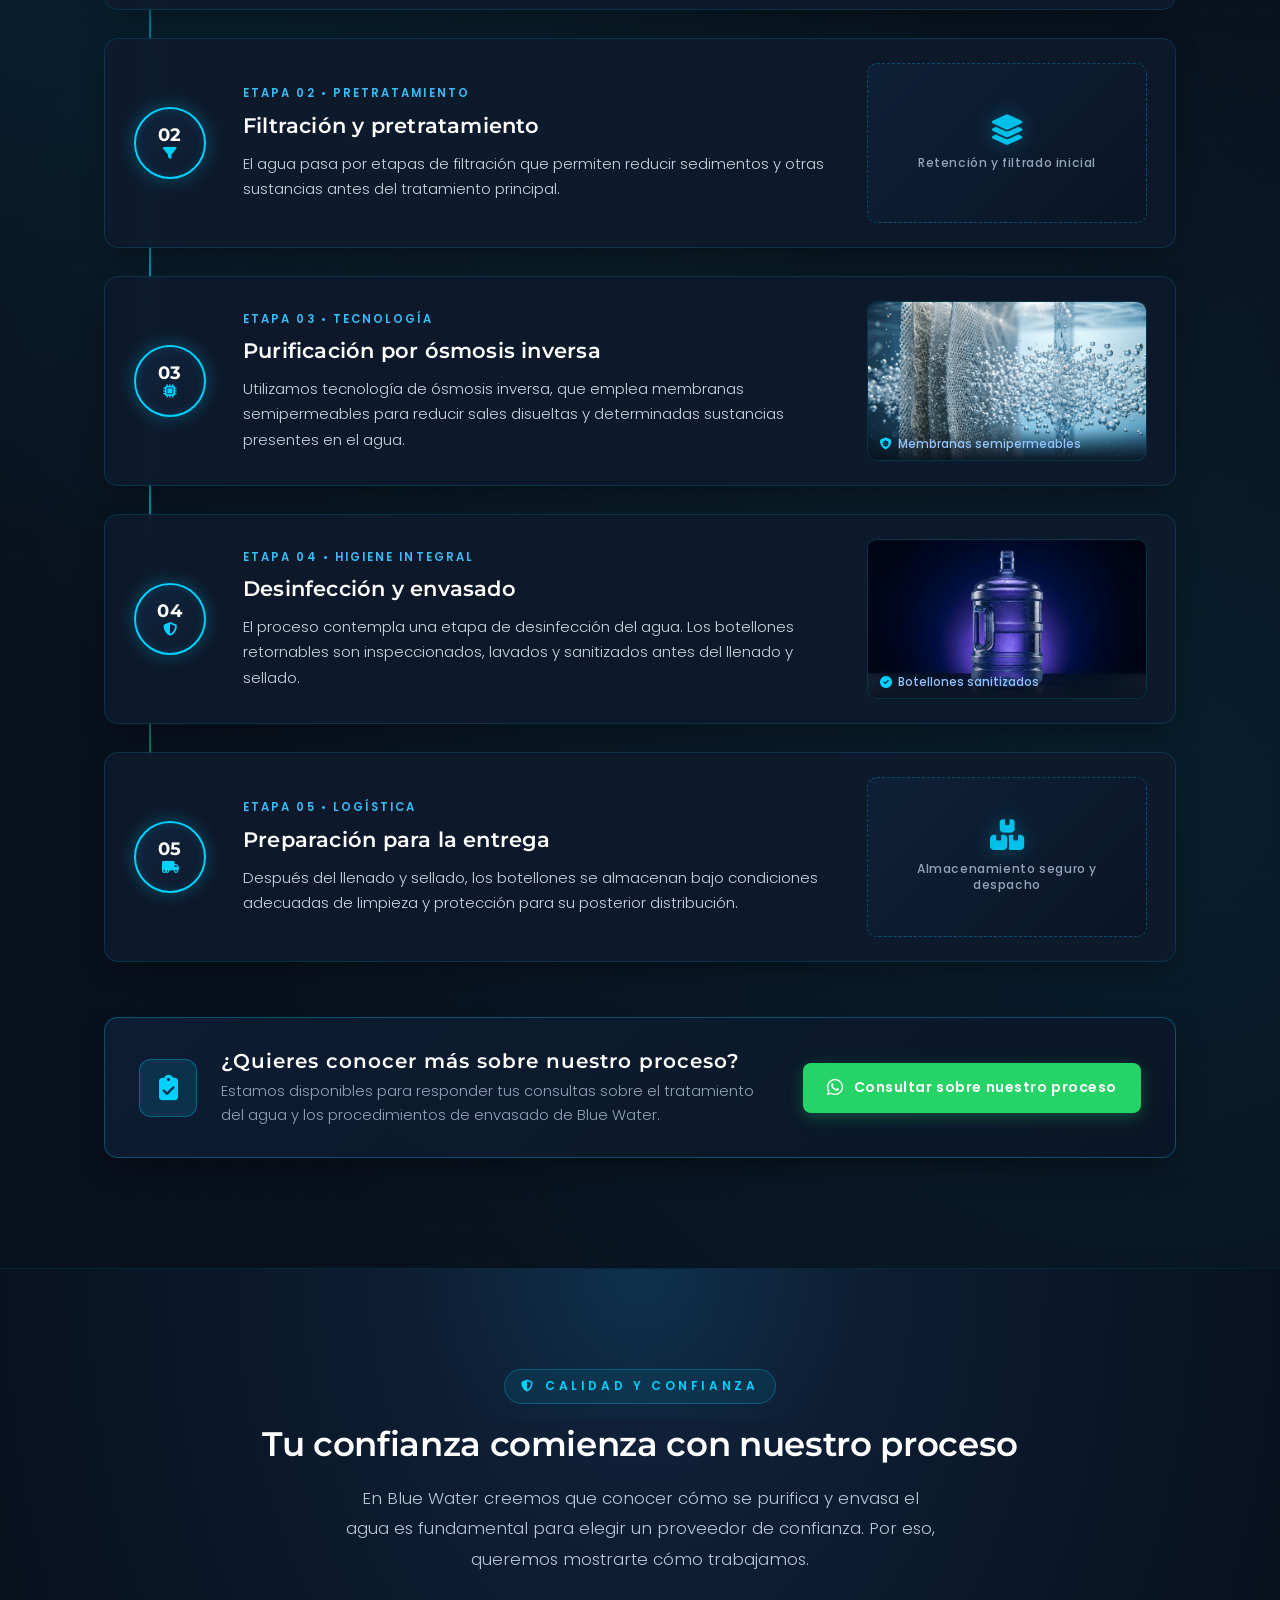
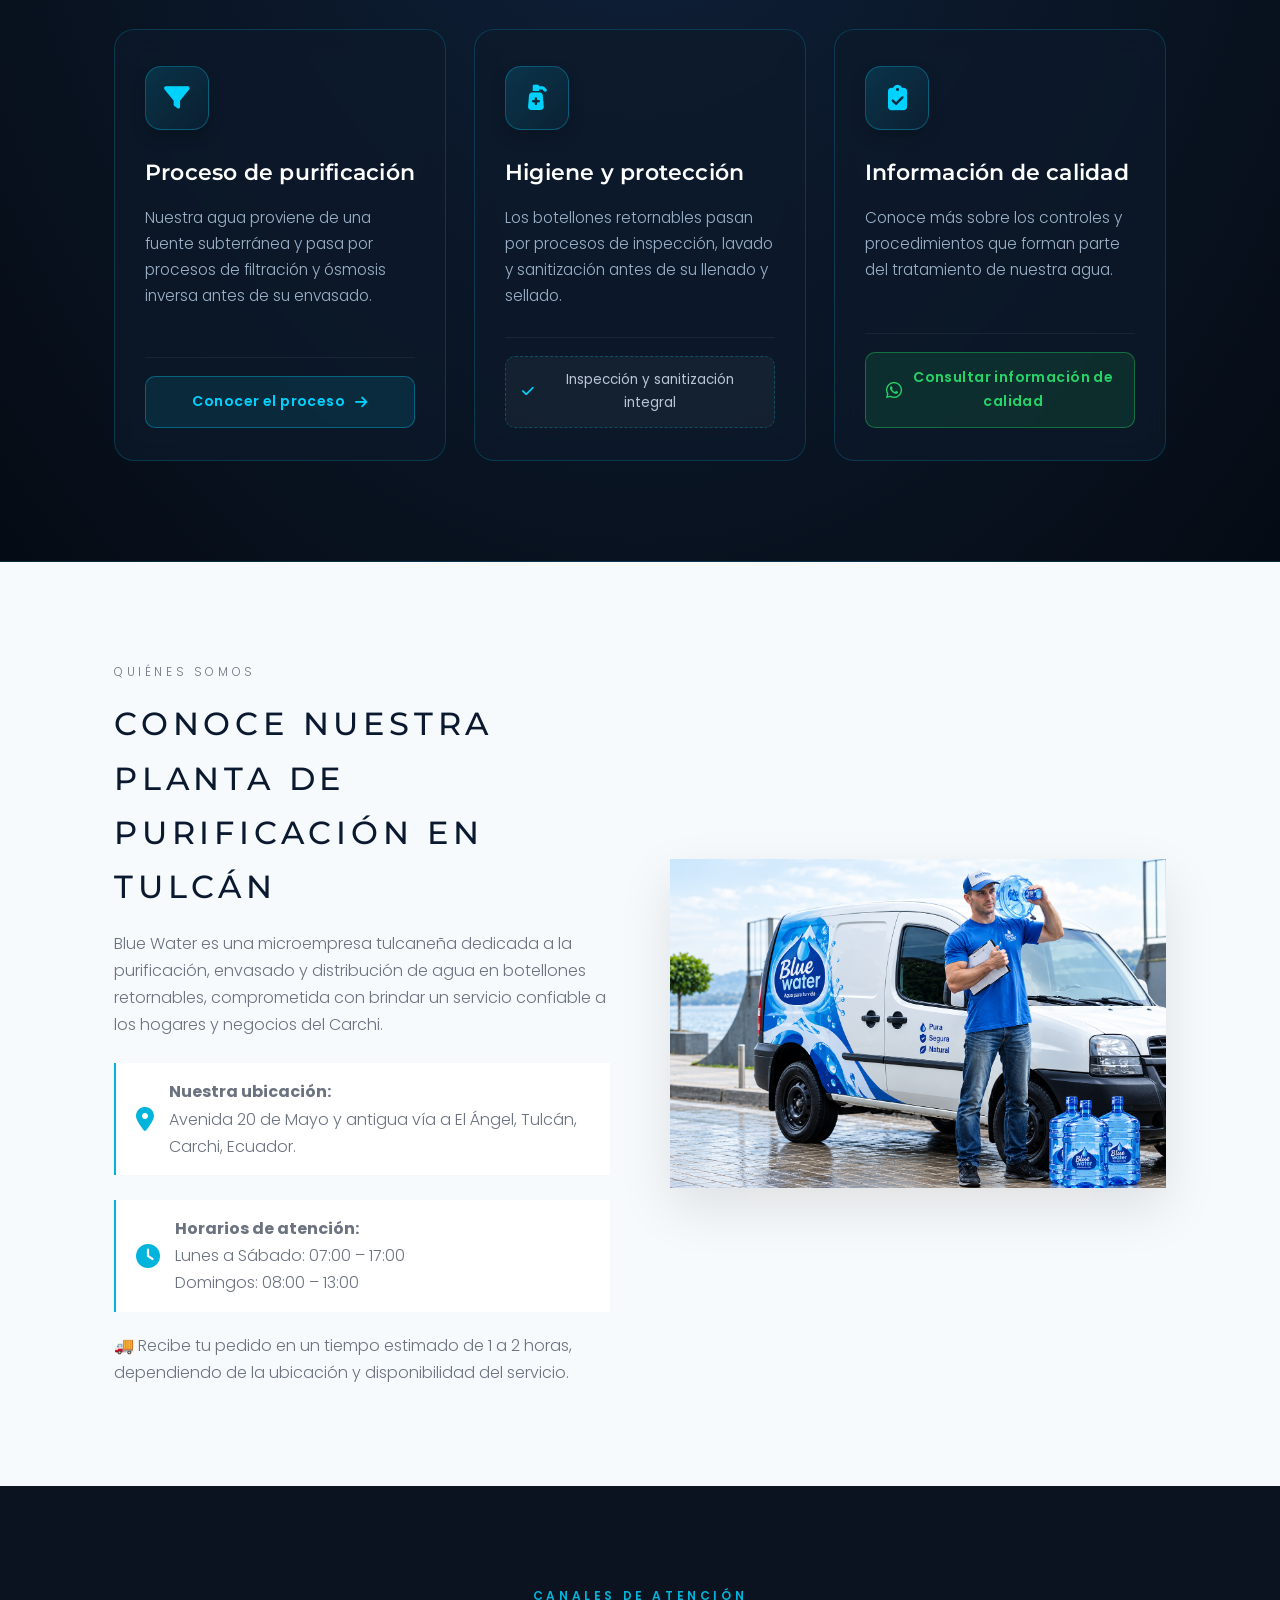
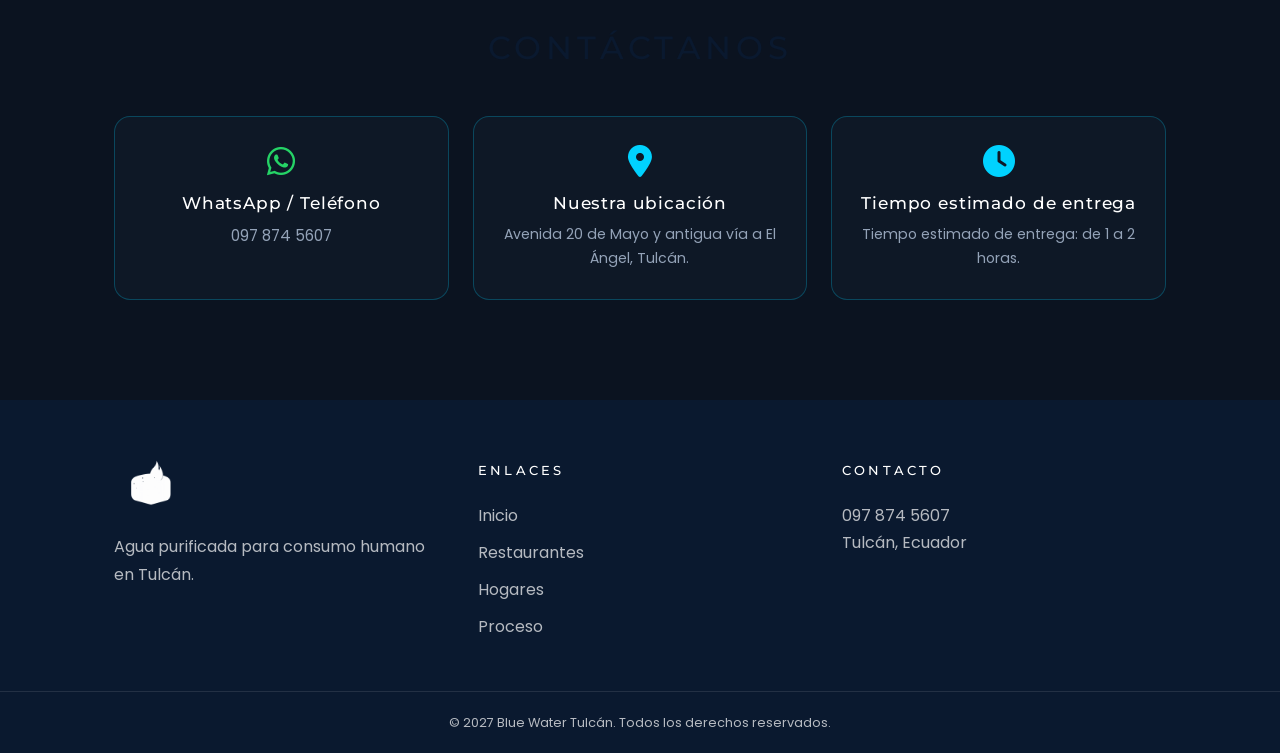
==== commit b91bc51c: "Add files via upload" ====
--- a/index.html
+++ b/index.html
@@ -3,11 +3,12 @@
 <head>
     <meta charset="UTF-8">
     <meta name="viewport" content="width=device-width, initial-scale=1.0">
-    <title>Blue Water | Agua Pura de Vertiente en Tulcán</title>
-    <meta name="description" content="Agua purificada a domicilio en Tulcán. Blue Water te ofrece agua pura de vertiente, tratada con ósmosis inversa. Pedidos al 097 874 5607.">
+    <title>Blue Water | Agua Purificada en Botellones en Tulcán</title>
+    <meta name="description" content="Agua purificada a domicilio en Tulcán. Blue Water te ofrece agua tratada con procesos de filtración y ósmosis inversa en botellones retornables. Pedidos al 097 874 5607.">
     <link href="https://fonts.googleapis.com/css2?family=Montserrat:wght@300;400;500;600;700&family=Poppins:wght@300;400;500&display=swap" rel="stylesheet">
     <link rel="stylesheet" href="styles.css">
     <link rel="stylesheet" href="https://cdnjs.cloudflare.com/ajax/libs/font-awesome/6.4.0/css/all.min.css">
+    <script src="config.js"></script>
 </head>
 <body>
 
@@ -70,14 +71,14 @@
             <div class="hero-content">
                 <div class="hero-badge">
                     <span class="badge-dot"></span>
-                    <span class="badge-text">100% Pura de Vertiente Natural</span>
+                    <span class="badge-text">Agua purificada para consumo humano</span>
                 </div>
                 <h1 class="hero-title">
-                    Pureza para tu hogar, <br>
-                    <span class="text-highlight">confianza para tu negocio</span>
+                    Agua purificada para <br>
+                    <span class="text-highlight">tu hogar y negocio</span>
                 </h1>
                 <p class="hero-subtitle">
-                    Descubre el agua más pura de Tulcán tratada con ósmosis inversa de última generación y desinfección UV. Máxima frescura, ligereza y salud directa a tu puerta.
+                    Conoce Blue Water, nuestro proceso de purificación y las opciones de entrega disponibles en Tulcán en botellones retornables.
                 </p>
                 <div class="hero-actions">
                     <a href="hogares.html" class="btn-cta btn-cta-primary">
@@ -96,12 +97,12 @@
                         <span>Entrega Rápida</span>
                     </div>
                     <div class="highlight-item">
-                        <i class="fas fa-check-circle"></i>
-                        <span>Control Microbiológico</span>
+                        <i class="fas fa-filter"></i>
+                        <span>Proceso de Purificación</span>
                     </div>
                     <div class="highlight-item">
-                        <i class="fas fa-medal"></i>
-                        <span>Garantía de Calidad</span>
+                        <i class="fas fa-bottle-water"></i>
+                        <span>Botellones Retornables</span>
                     </div>
                 </div>
             </div>
@@ -126,48 +127,222 @@
 
 
 
-    <!-- Proceso: Bloques Verticales de Purificación -->
-    <section id="proceso" class="process-vertical section">
-        <div class="process-vertical-bg" aria-hidden="true"></div>
-        <div class="container process-vertical-container">
-            <h2 class="section-title">PROCESO DE PURIFICACIÓN</h2>
-            <p class="section-lead">Del manantial a tu mesa: pureza absoluta en cada paso.</p>
-
-            <!-- Bloque 01 · Imagen a la derecha -->
-            <article class="process-block">
-                <div class="process-block-text">
-                    <span class="process-eyebrow"><i class="fas fa-mountain"></i> Origen</span>
-                    <h3 class="process-title">Agua de Vertiente Natural</h3>
-                    <p class="process-desc">Proviene de fuentes subterráneas protegidas en Tulcán que brotan naturalmente tras filtrarse en las montañas, conservando su frescura y minerales esenciales.</p>
-                </div>
-                <div class="process-block-img">
-                    <img src="img/Vertiente%20Foto.jpg" alt="Agua de vertiente natural brotando en las montañas de Tulcán" loading="lazy">
-                </div>
-            </article>
-
-            <!-- Bloque 02 · Imagen a la izquierda (reverse) -->
-            <article class="process-block process-block--reverse">
-                <div class="process-block-text">
-                    <span class="process-eyebrow"><i class="fas fa-atom"></i> Tecnología</span>
-                    <h3 class="process-title">Ósmosis Inversa Avanzada</h3>
-                    <p class="process-desc">Proceso de filtración molecular en nuestra planta que retiene el 99.9% de contaminantes, metales pesados y sales, logrando máxima pureza y sabor neutro.</p>
-                </div>
-                <div class="process-block-img">
-                    <img src="img/Osmosis%20Inversa%20Foto.jpg" alt="Sistema de ósmosis inversa avanzada en la planta Blue Water" loading="lazy">
-                </div>
-            </article>
-
-            <!-- Bloque 03 · Imagen a la derecha -->
-            <article class="process-block">
-                <div class="process-block-text">
-                    <span class="process-eyebrow"><i class="fas fa-bottle-water"></i> Envasado</span>
-                    <h3 class="process-title">Botellón Retornable de 20 Litros</h3>
-                    <p class="process-desc">Comercializamos en botellones de 20L sometidos a estricto lavado, sanitización UV y sellado hermético antes de salir a distribución a domicilio.</p>
-                </div>
-                <div class="process-block-img">
-                    <img src="img/Botellon%20y%20Sanizacion%20foto.jpg" alt="Botellón retornable de 20 litros en proceso de sanitización UV" loading="lazy">
-                </div>
-            </article>
+    <!-- Proceso: Secuencia de Purificación y Envasado (#proceso) -->
+    <section id="proceso" class="process-section section">
+        <div class="process-bg-glow" aria-hidden="true"></div>
+        <div class="container process-container">
+            <!-- Encabezado de la sección -->
+            <div class="process-header">
+                <span class="process-eyebrow-main"><i class="fas fa-water"></i> Origen y Tecnología</span>
+                <h2 class="section-title">Conoce nuestro proceso de purificación</h2>
+                <p class="section-lead">Descubre las etapas que forman parte del tratamiento, envasado y preparación del agua Blue Water.</p>
+            </div>
+
+            <!-- Timeline / Secuencia de 5 Etapas -->
+            <div class="process-timeline" role="list" aria-label="Etapas del proceso de purificación">
+
+                <!-- ETAPA 01 -->
+                <article class="process-step-card" role="listitem">
+                    <div class="process-step-indicator">
+                        <div class="process-step-node">
+                            <span class="process-step-num">01</span>
+                            <div class="process-step-icon" aria-hidden="true">
+                                <i class="fas fa-water"></i>
+                            </div>
+                        </div>
+                    </div>
+                    <div class="process-step-content">
+                        <span class="process-stage-tag">Etapa 01 &bull; Captación</span>
+                        <h3 class="process-step-title">Origen del agua</h3>
+                        <p class="process-step-desc">El proceso comienza con la captación de agua subterránea mediante un pozo ubicado en nuestra planta de producción en Tulcán.</p>
+                    </div>
+                    <div class="process-step-media">
+                        <img src="img/Vertiente%20Foto.jpg" alt="Captación de agua subterránea en pozo de planta Blue Water Tulcán" loading="lazy">
+                        <div class="process-media-overlay">
+                            <span><i class="fas fa-map-marker-alt"></i> Planta Tulcán</span>
+                        </div>
+                    </div>
+                </article>
+
+                <!-- ETAPA 02 -->
+                <article class="process-step-card process-step-card--no-photo" role="listitem">
+                    <div class="process-step-indicator">
+                        <div class="process-step-node">
+                            <span class="process-step-num">02</span>
+                            <div class="process-step-icon" aria-hidden="true">
+                                <i class="fas fa-filter"></i>
+                            </div>
+                        </div>
+                    </div>
+                    <div class="process-step-content">
+                        <span class="process-stage-tag">Etapa 02 &bull; Pretratamiento</span>
+                        <h3 class="process-step-title">Filtración y pretratamiento</h3>
+                        <p class="process-step-desc">El agua pasa por etapas de filtración que permiten reducir sedimentos y otras sustancias antes del tratamiento principal.</p>
+                    </div>
+                    <div class="process-step-media process-step-media--fallback" aria-hidden="true">
+                        <div class="process-fallback-badge">
+                            <i class="fas fa-layer-group"></i>
+                            <span>Retención y filtrado inicial</span>
+                        </div>
+                    </div>
+                </article>
+
+                <!-- ETAPA 03 -->
+                <article class="process-step-card" role="listitem">
+                    <div class="process-step-indicator">
+                        <div class="process-step-node">
+                            <span class="process-step-num">03</span>
+                            <div class="process-step-icon" aria-hidden="true">
+                                <i class="fas fa-microchip"></i>
+                            </div>
+                        </div>
+                    </div>
+                    <div class="process-step-content">
+                        <span class="process-stage-tag">Etapa 03 &bull; Tecnología</span>
+                        <h3 class="process-step-title">Purificación por ósmosis inversa</h3>
+                        <p class="process-step-desc">Utilizamos tecnología de ósmosis inversa, que emplea membranas semipermeables para reducir sales disueltas y determinadas sustancias presentes en el agua.</p>
+                    </div>
+                    <div class="process-step-media">
+                        <img src="img/Osmosis%20Inversa%20Foto.jpg" alt="Equipos de ósmosis inversa y membranas semipermeables en Blue Water" loading="lazy">
+                        <div class="process-media-overlay">
+                            <span><i class="fas fa-shield-virus"></i> Membranas semipermeables</span>
+                        </div>
+                    </div>
+                </article>
+
+                <!-- ETAPA 04 -->
+                <article class="process-step-card" role="listitem">
+                    <div class="process-step-indicator">
+                        <div class="process-step-node">
+                            <span class="process-step-num">04</span>
+                            <div class="process-step-icon" aria-hidden="true">
+                                <i class="fas fa-shield-alt"></i>
+                            </div>
+                        </div>
+                    </div>
+                    <div class="process-step-content">
+                        <span class="process-stage-tag">Etapa 04 &bull; Higiene Integral</span>
+                        <h3 class="process-step-title">Desinfección y envasado</h3>
+                        <p class="process-step-desc">El proceso contempla una etapa de desinfección del agua. Los botellones retornables son inspeccionados, lavados y sanitizados antes del llenado y sellado.</p>
+                    </div>
+                    <div class="process-step-media">
+                        <img src="img/Botellon%20y%20Sanizacion%20foto.jpg" alt="Inspección, lavado, sanitización y envasado de botellones Blue Water" loading="lazy">
+                        <div class="process-media-overlay">
+                            <span><i class="fas fa-check-circle"></i> Botellones sanitizados</span>
+                        </div>
+                    </div>
+                </article>
+
+                <!-- ETAPA 05 -->
+                <article class="process-step-card process-step-card--no-photo" role="listitem">
+                    <div class="process-step-indicator">
+                        <div class="process-step-node">
+                            <span class="process-step-num">05</span>
+                            <div class="process-step-icon" aria-hidden="true">
+                                <i class="fas fa-truck-moving"></i>
+                            </div>
+                        </div>
+                    </div>
+                    <div class="process-step-content">
+                        <span class="process-stage-tag">Etapa 05 &bull; Logística</span>
+                        <h3 class="process-step-title">Preparación para la entrega</h3>
+                        <p class="process-step-desc">Después del llenado y sellado, los botellones se almacenan bajo condiciones adecuadas de limpieza y protección para su posterior distribución.</p>
+                    </div>
+                    <div class="process-step-media process-step-media--fallback" aria-hidden="true">
+                        <div class="process-fallback-badge">
+                            <i class="fas fa-boxes"></i>
+                            <span>Almacenamiento seguro y despacho</span>
+                        </div>
+                    </div>
+                </article>
+
+            </div>
+
+            <!-- Bloque de Transparencia y Contacto Técnico -->
+            <div class="process-transparency-card">
+                <div class="transparency-icon-box" aria-hidden="true">
+                    <i class="fas fa-clipboard-check"></i>
+                </div>
+                <div class="transparency-content">
+                    <h3 class="transparency-title">¿Quieres conocer más sobre nuestro proceso?</h3>
+                    <p class="transparency-desc">Estamos disponibles para responder tus consultas sobre el tratamiento del agua y los procedimientos de envasado de Blue Water.</p>
+                </div>
+                <div class="transparency-action">
+                    <a href="https://wa.me/593978745607?text=Hola,%20quisiera%20conocer%20m%C3%A1s%20sobre%20el%20proceso%20de%20purificaci%C3%B3n%20y%20envasado%20del%20agua%20Blue%20Water" target="_blank" rel="noopener noreferrer" class="btn-process-transparency">
+                        <i class="fab fa-whatsapp"></i>
+                        <span>Consultar sobre nuestro proceso</span>
+                    </a>
+                </div>
+            </div>
+
+        </div>
+    </section>
+
+    <!-- Calidad y Confianza -->
+    <section id="calidad-confianza" class="quality-trust-section section">
+        <div class="container">
+            <div class="quality-trust-header">
+                <p class="eyebrow"><i class="fas fa-shield-alt"></i> Calidad y Confianza</p>
+                <h2 class="section-title">Tu confianza comienza con nuestro proceso</h2>
+                <p class="section-lead">En Blue Water creemos que conocer cómo se purifica y envasa el agua es fundamental para elegir un proveedor de confianza. Por eso, queremos mostrarte cómo trabajamos.</p>
+            </div>
+
+            <div class="trust-cards-grid">
+                <!-- Tarjeta 1: Origen y purificación -->
+                <div class="trust-card">
+                    <div class="trust-card-icon">
+                        <i class="fas fa-filter"></i>
+                    </div>
+                    <div class="trust-card-body">
+                        <h3 class="trust-card-title">Proceso de purificación</h3>
+                        <p class="trust-card-desc">Nuestra agua proviene de una fuente subterránea y pasa por procesos de filtración y ósmosis inversa antes de su envasado.</p>
+                    </div>
+                    <div class="trust-card-footer">
+                        <a href="#proceso" class="trust-card-btn">
+                            <span>Conocer el proceso</span>
+                            <i class="fas fa-arrow-right"></i>
+                        </a>
+                    </div>
+                </div>
+
+                <!-- Tarjeta 2: Cuidado de los envases -->
+                <div class="trust-card">
+                    <div class="trust-card-icon">
+                        <i class="fas fa-pump-medical"></i>
+                    </div>
+                    <div class="trust-card-body">
+                        <h3 class="trust-card-title">Higiene y protección</h3>
+                        <p class="trust-card-desc">Los botellones retornables pasan por procesos de inspección, lavado y sanitización antes de su llenado y sellado.</p>
+                    </div>
+                    <div class="trust-card-footer">
+                        <div class="trust-card-badge">
+                            <i class="fas fa-check"></i>
+                            <span>Inspección y sanitización integral</span>
+                        </div>
+                    </div>
+                </div>
+
+                <!-- Tarjeta 3: Transparencia y calidad -->
+                <div class="trust-card">
+                    <div class="trust-card-icon">
+                        <i class="fas fa-clipboard-check"></i>
+                    </div>
+                    <div class="trust-card-body">
+                        <h3 class="trust-card-title">Información de calidad</h3>
+                        <p class="trust-card-desc">Conoce más sobre los controles y procedimientos que forman parte del tratamiento de nuestra agua.</p>
+                    </div>
+                    <div class="trust-card-footer">
+                        <a href="https://wa.me/593978745607?text=Hola,%20quisiera%20recibir%20informaci%C3%B3n%20sobre%20los%20controles%20de%20calidad%20y%20el%20proceso%20de%20purificaci%C3%B3n%20del%20agua%20Blue%20Water" target="_blank" rel="noopener noreferrer" class="trust-card-btn trust-card-btn-whatsapp">
+                            <i class="fab fa-whatsapp"></i>
+                            <span>Consultar información de calidad</span>
+                        </a>
+                    </div>
+                </div>
+            </div>
+
+            <!-- Contenedor modular para futuras evidencias reales (documentación sanitaria, análisis de laboratorio y fotos de planta) -->
+            <!-- Nota: Solo se activará cuando existan documentos, fechas de análisis e identificación auténticos -->
+            <div class="trust-evidence-placeholder" aria-hidden="true" style="display: none;"></div>
         </div>
     </section>
 
@@ -180,17 +355,17 @@
         <div class="container about-grid">
             <div>
                 <p class="eyebrow">QUIÉNES SOMOS</p>
-                <h2 class="section-title left">LA MEJOR PLANTA DE TULCÁN</h2>
-                <p>Blue Water es una microempresa tulcaneña dedicada a la purificación, envasado y distribución de agua. Nuestro compromiso es con la salud hídrica del Carchi.</p>
+                <h2 class="section-title left">CONOCE NUESTRA PLANTA DE PURIFICACIÓN EN TULCÁN</h2>
+                <p>Blue Water es una microempresa tulcaneña dedicada a la purificación, envasado y distribución de agua en botellones retornables, comprometida con brindar un servicio confiable a los hogares y negocios del Carchi.</p>
                 <div class="location-card">
                     <i class="fas fa-map-marker-alt"></i>
-                    <p><strong>Nuestra Planta:</strong><br>Avenida Veintimilla y antigua vía a El Ángel, Tulcán.</p>
+                    <p><strong>Nuestra ubicación:</strong><br>Avenida 20 de Mayo y antigua vía a El Ángel, Tulcán, Carchi, Ecuador.</p>
                 </div>
                 <div class="location-card">
                     <i class="fas fa-clock"></i>
-                    <p><strong>Horarios de Atención y Pedidos:</strong><br>Lunes a Sábado: 07:00 – 17:00<br>Domingos: 08:00 – 13:00</p>
-                </div>
-                <p class="delivery-note">🚚 Entregas a domicilio e inmediatas para hogares y restaurantes en todo Tulcán.</p>
+                    <p><strong>Horarios de atención:</strong><br>Lunes a Sábado: 07:00 – 17:00<br>Domingos: 08:00 – 13:00</p>
+                </div>
+                <p class="delivery-note">🚚 Recibe tu pedido en un tiempo estimado de 1 a 2 horas, dependiendo de la ubicación y disponibilidad del servicio.</p>
             </div>
             <img src="img/Repartidor%20Blue%20Water.png" alt="Repartidor de Blue Water entregando botellones de agua a domicilio en Tulcán" class="gallery-img">
         </div>
@@ -209,13 +384,13 @@
                 </div>
                 <div style="background: rgba(17,28,42,0.7); border: 1px solid rgba(0,210,255,0.25); border-radius: 16px; padding: 28px 20px;">
                     <i class="fas fa-map-marker-alt" style="font-size: 2rem; color: var(--cyan-bright); margin-bottom: 12px; display: inline-block;"></i>
-                    <h4 style="color: #ffffff; font-size: 1.05rem; margin-bottom: 6px;">Nuestra Planta</h4>
-                    <p style="color: #94a3b8; font-size: 0.88rem;">Av. Veintimilla y antigua vía a El Ángel, Tulcán.</p>
+                    <h4 style="color: #ffffff; font-size: 1.05rem; margin-bottom: 6px;">Nuestra ubicación</h4>
+                    <p style="color: #94a3b8; font-size: 0.88rem;">Avenida 20 de Mayo y antigua vía a El Ángel, Tulcán.</p>
                 </div>
                 <div style="background: rgba(17,28,42,0.7); border: 1px solid rgba(0,210,255,0.25); border-radius: 16px; padding: 28px 20px;">
                     <i class="fas fa-clock" style="font-size: 2rem; color: var(--cyan-bright); margin-bottom: 12px; display: inline-block;"></i>
-                    <h4 style="color: #ffffff; font-size: 1.05rem; margin-bottom: 6px;">Cobertura Tulcán</h4>
-                    <p style="color: #94a3b8; font-size: 0.88rem;">Sur, Centro y Norte. Respuesta máx. 1 hora.</p>
+                    <h4 style="color: #ffffff; font-size: 1.05rem; margin-bottom: 6px;">Tiempo estimado de entrega</h4>
+                    <p style="color: #94a3b8; font-size: 0.88rem;">Tiempo estimado de entrega: de 1 a 2 horas.</p>
                 </div>
             </div>
         </div>
@@ -271,7 +446,7 @@
                             <span class="modality-icon">🏭</span>
                             <span class="modality-text">
                                 <strong>Retiro en Planta</strong>
-                                <small>$1.50 c/u · Av. Veintimilla</small>
+                                <small>$1.50 c/u · Av. 20 de Mayo</small>
                             </span>
                         </label>
                     </div>
@@ -310,7 +485,7 @@
                     <label for="order-name">Nombre o Razón Social (Restaurante)</label>
                     <input type="text" id="order-name" placeholder="Ej. Juan Pérez / Restaurante El Fogón" class="cart-input" required autocomplete="name">
                     <label for="order-address">Dirección exacta / Sector en Tulcán</label>
-                    <input type="text" id="order-address" placeholder="Ej. Av. Veintimilla y vía a El Ángel" class="cart-input" required autocomplete="street-address">
+                    <input type="text" id="order-address" placeholder="Ej. Calle Bolívar y Sucre / Av. 20 de Mayo" class="cart-input" required autocomplete="street-address">
                     <p class="cart-error" id="cart-error" role="alert"></p>
                 </form>
             </div>
@@ -327,7 +502,7 @@
         <div class="container footer-content">
             <div class="footer-logo">
                 <img src="img/Logo%20Blue%20Water%20reco.png" alt="Blue Water Logo">
-                <p>Agua Pura de Vertiente. Frescura Real.</p>
+                <p>Agua purificada para consumo humano en Tulcán.</p>
             </div>
             <div class="footer-links">
                 <h4>ENLACES</h4>
@@ -389,7 +564,7 @@
                 <div class="coverage-sectors-section">
                     <div class="coverage-section-title">
                         <i class="fas fa-location-dot"></i>
-                        <span>Sectores con Cobertura Inmediata:</span>
+                        <span>Zonas de cobertura:</span>
                     </div>
                     <div class="coverage-chips-grid">
                         <span class="sector-chip active"><i class="fas fa-check"></i> Centro</span>
@@ -407,17 +582,17 @@
                 <!-- Datos Clave (Tiempos y Horarios) -->
                 <div class="coverage-info-grid">
                     <div class="coverage-info-card">
-                        <div class="info-card-icon"><i class="fas fa-bolt"></i></div>
-                        <div class="info-card-details">
-                            <span class="info-label">Tiempo de Entrega</span>
-                            <strong class="info-value">30 - 60 minutos</strong>
-                            <span class="info-sub">Directo en tu domicilio o local</span>
-                        </div>
-                    </div>
-                    <div class="coverage-info-card">
                         <div class="info-card-icon"><i class="fas fa-clock"></i></div>
                         <div class="info-card-details">
-                            <span class="info-label">Horario de Atención</span>
+                            <span class="info-label">Tiempo estimado de entrega</span>
+                            <strong class="info-value">de 1 a 2 horas</strong>
+                            <span class="info-sub">Directo en tu domicilio o local</span>
+                        </div>
+                    </div>
+                    <div class="coverage-info-card">
+                        <div class="info-card-icon"><i class="fas fa-calendar-alt"></i></div>
+                        <div class="info-card-details">
+                            <span class="info-label">Horarios de atención</span>
                             <strong class="info-value">Lunes a Sábado: 7:30 AM - 6:30 PM</strong>
                             <span class="info-sub">Domingos: 8:00 AM - 1:00 PM</span>
                         </div>
@@ -492,7 +667,7 @@
         const DELIVERY_PRICES = { domicilio: 2.00, planta: 1.50 };
         const DELIVERY_LABELS = {
             domicilio: 'Entrega a Domicilio en Tulcán',
-            planta: 'Retiro en Planta (Av. Veintimilla, Tulcán)'
+            planta: 'Retiro en Planta (Av. 20 de Mayo, Tulcán)'
         };
 
         const cartOverlay = document.getElementById('cart-overlay');
@@ -522,7 +697,7 @@
         let cartItems = [{
             id: 'botellon-20l',
             name: 'Botellón de 20L',
-            desc: 'Agua pura de vertiente',
+            desc: 'Agua purificada en botellón retornable',
             qty: 0,
             origin: 'index'
         }];
@@ -584,10 +759,10 @@
                     if (saved.modality && DELIVERY_PRICES[saved.modality]) deliveryMode = saved.modality;
                     if (saved.origin === 'hogar') {
                         cartItems[0].origin = 'hogar';
-                        cartItems[0].desc = 'Plan Hogar · Agua pura de vertiente';
+                        cartItems[0].desc = 'Plan Hogar · Agua purificada';
                     } else if (saved.origin === 'restaurante') {
                         cartItems[0].origin = 'restaurante';
-                        cartItems[0].desc = 'Plan Restaurante · Agua pura de vertiente';
+                        cartItems[0].desc = 'Plan Restaurante · Agua purificada';
                     }
                 }
             } catch (e) { /* datos inválidos */ }
--- a/styles.css
+++ b/styles.css
@@ -813,163 +813,520 @@
 .showcase-text p { color: var(--text-muted); font-weight: 300; margin-bottom: 30px; }
 
 /* =========================================================
-   BLOQUES VERTICALES DE PROCESO DE PURIFICACION (#0a121e)
+   SECCIÓN PROCESO DE PURIFICACIÓN (#proceso) - TIMELINE 5 ETAPAS
    ========================================================= */
-.process-vertical {
+.process-section {
     position: relative;
-    background: #0a121e;
+    background: #09111e;
     overflow: hidden;
     scroll-margin-top: 90px;
-}
-
-.process-vertical-bg {
+    padding: 100px 0 110px;
+}
+
+.process-bg-glow {
     position: absolute;
     inset: 0;
     background:
-        radial-gradient(circle at 12% 18%, rgba(0, 210, 255, 0.08) 0%, transparent 42%),
-        radial-gradient(circle at 88% 82%, rgba(37, 211, 102, 0.05) 0%, transparent 42%),
-        radial-gradient(rgba(0, 210, 255, 0.05) 1px, transparent 1px);
-    background-size: 100% 100%, 100% 100%, 30px 30px;
+        radial-gradient(circle at 10% 20%, rgba(0, 210, 255, 0.09) 0%, transparent 45%),
+        radial-gradient(circle at 90% 75%, rgba(0, 180, 219, 0.08) 0%, transparent 50%),
+        radial-gradient(circle at 50% 50%, rgba(37, 211, 102, 0.03) 0%, transparent 60%),
+        radial-gradient(rgba(0, 210, 255, 0.04) 1px, transparent 1px);
+    background-size: 100% 100%, 100% 100%, 100% 100%, 32px 32px;
     pointer-events: none;
 }
 
-.process-vertical-container {
+.process-container {
     position: relative;
+    z-index: 2;
+    max-width: 1120px;
+}
+
+/* Header del proceso */
+.process-header {
+    text-align: center;
+    max-width: 760px;
+    margin: 0 auto 65px;
+}
+
+.process-eyebrow-main {
+    display: inline-flex;
+    align-items: center;
+    gap: 8px;
+    font-size: 0.78rem;
+    font-weight: 600;
+    letter-spacing: 0.28em;
+    text-transform: uppercase;
+    color: var(--cyan-bright);
+    margin-bottom: 16px;
+    background: rgba(0, 210, 255, 0.08);
+    border: 1px solid rgba(0, 210, 255, 0.22);
+    padding: 6px 16px;
+    border-radius: 999px;
+}
+
+.process-eyebrow-main i {
+    font-size: 0.85rem;
+    color: var(--cyan-bright);
+}
+
+.process-header .section-title {
+    color: #ffffff;
+    font-size: 2.15rem;
+    font-weight: 600;
+    letter-spacing: 0.06em;
+    margin-bottom: 16px;
+    line-height: 1.3;
+}
+
+.process-header .section-lead {
+    color: #94a3b8;
+    font-size: 1.05rem;
+    line-height: 1.7;
+    margin: 0 auto;
+    font-weight: 300;
+}
+
+/* TIMELINE CONTAINER */
+.process-timeline {
+    position: relative;
+    display: flex;
+    flex-direction: column;
+    gap: 28px;
+    margin-bottom: 55px;
+}
+
+/* Línea conectora vertical de fondo que une los nodos */
+.process-timeline::before {
+    content: '';
+    position: absolute;
+    top: 55px;
+    bottom: 55px;
+    left: 45px;
+    width: 2px;
+    background: linear-gradient(180deg,
+        rgba(0, 210, 255, 0.4) 0%,
+        rgba(0, 210, 255, 0.7) 50%,
+        rgba(37, 211, 102, 0.4) 100%
+    );
     z-index: 1;
 }
 
-.process-vertical .section-title { color: #ffffff; }
-.process-vertical .section-lead { color: #7d8ea3; }
-
-/* Cada bloque es una fila de 2 columnas */
-.process-block {
+/* TARJETA DE ETAPA (STEP CARD) */
+.process-step-card {
+    position: relative;
+    z-index: 2;
     display: grid;
-    grid-template-columns: 1fr 1fr;
-    gap: 0;
-    align-items: stretch;
-    margin-bottom: 0;
-    min-height: 480px;
-    overflow: hidden;
-    border-bottom: 1px solid rgba(0, 210, 255, 0.08);
-}
-
-.process-block:last-child {
-    border-bottom: none;
-}
-
-/* Invierte el orden de las columnas para alternar */
-.process-block--reverse {
-    direction: rtl;
-}
-
-.process-block--reverse > * {
-    direction: ltr;
-}
-
-/* Columna de texto */
-.process-block-text {
+    grid-template-columns: 90px 1fr 280px;
+    gap: 28px;
+    align-items: center;
+    background: rgba(15, 27, 45, 0.85);
+    backdrop-filter: blur(8px);
+    -webkit-backdrop-filter: blur(8px);
+    border: 1px solid rgba(0, 210, 255, 0.14);
+    border-radius: 14px;
+    padding: 24px 28px 24px 20px;
+    box-shadow: 0 10px 30px -10px rgba(0, 0, 0, 0.5);
+    transition: transform 0.3s ease, border-color 0.3s ease, box-shadow 0.3s ease;
+}
+
+.process-step-card:hover {
+    transform: translateY(-3px);
+    border-color: rgba(0, 210, 255, 0.35);
+    box-shadow: 0 16px 36px -10px rgba(0, 210, 255, 0.15);
+}
+
+/* Nodo / Indicador numérico */
+.process-step-indicator {
+    display: flex;
+    align-items: center;
+    justify-content: center;
+}
+
+.process-step-node {
+    display: flex;
+    flex-direction: column;
+    align-items: center;
+    justify-content: center;
+    width: 72px;
+    height: 72px;
+    border-radius: 50%;
+    background: linear-gradient(135deg, #10243d 0%, #0d1b2e 100%);
+    border: 2px solid var(--cyan-bright);
+    box-shadow: 0 0 18px rgba(0, 210, 255, 0.3), inset 0 0 10px rgba(0, 210, 255, 0.15);
+    transition: transform 0.3s ease, box-shadow 0.3s ease;
+}
+
+.process-step-card:hover .process-step-node {
+    transform: scale(1.06);
+    box-shadow: 0 0 24px rgba(0, 210, 255, 0.5), inset 0 0 14px rgba(0, 210, 255, 0.25);
+}
+
+.process-step-num {
+    font-family: 'Montserrat', sans-serif;
+    font-size: 1.15rem;
+    font-weight: 700;
+    color: #ffffff;
+    line-height: 1;
+    letter-spacing: 0.05em;
+}
+
+.process-step-icon {
+    font-size: 0.85rem;
+    color: var(--cyan-bright);
+    margin-top: 3px;
+    line-height: 1;
+}
+
+/* Columna de Contenido (Texto) */
+.process-step-content {
     display: flex;
     flex-direction: column;
     justify-content: center;
-    padding: 60px 55px;
-}
-
-/* Etiqueta eyebrow (icono + palabra) */
-.process-eyebrow {
-    display: inline-flex;
-    align-items: center;
-    gap: 8px;
-    font-size: 0.75rem;
+}
+
+.process-stage-tag {
+    display: inline-block;
+    font-size: 0.72rem;
     font-weight: 600;
-    letter-spacing: 0.2em;
     text-transform: uppercase;
-    color: #67e8f9;
-    margin-bottom: 18px;
-}
-
-.process-eyebrow i {
-    font-size: 0.85rem;
-    color: var(--cyan-bright);
-}
-
-/* Titulo principal del bloque */
-.process-title {
-    font-size: 1.75rem;
+    letter-spacing: 0.18em;
+    color: #38bdf8;
+    margin-bottom: 8px;
+}
+
+.process-step-title {
+    font-family: 'Montserrat', sans-serif;
+    font-size: 1.32rem;
     font-weight: 600;
-    line-height: 1.25;
     color: #ffffff;
-    margin-bottom: 18px;
+    margin-bottom: 10px;
+    line-height: 1.35;
     letter-spacing: 0.01em;
 }
 
-/* Descripcion */
-.process-desc {
-    font-size: 1rem;
+.process-step-desc {
+    color: #cbd5e1;
+    font-size: 0.94rem;
+    line-height: 1.7;
+    margin: 0;
     font-weight: 300;
-    line-height: 1.8;
-    color: #b8c6d6;
-    max-width: 480px;
-}
-
-/* Columna de imagen: full-bleed, sin bordes ni padding */
-.process-block-img {
+}
+
+/* Columna de Media (Fotografía auténtica) */
+.process-step-media {
     position: relative;
+    height: 160px;
+    width: 100%;
+    border-radius: 10px;
     overflow: hidden;
-}
-
-.process-block-img img {
+    border: 1px solid rgba(0, 210, 255, 0.18);
+    background: #08111e;
+}
+
+.process-step-media img {
     width: 100%;
     height: 100%;
     object-fit: cover;
     display: block;
-    transition: transform 0.6s ease;
-}
-
-.process-block:hover .process-block-img img {
-    transform: scale(1.04);
-}
-
-/* Responsividad */
+    transition: transform 0.5s ease;
+}
+
+.process-step-card:hover .process-step-media img {
+    transform: scale(1.05);
+}
+
+.process-media-overlay {
+    position: absolute;
+    bottom: 0;
+    left: 0;
+    right: 0;
+    padding: 6px 12px;
+    background: linear-gradient(180deg, transparent 0%, rgba(10, 19, 32, 0.92) 100%);
+    font-size: 0.72rem;
+    color: #cbd5e1;
+    font-weight: 500;
+    display: flex;
+    align-items: center;
+}
+
+.process-media-overlay span {
+    display: inline-flex;
+    align-items: center;
+    gap: 6px;
+    color: #93c5fd;
+}
+
+.process-media-overlay i {
+    color: var(--cyan-bright);
+    font-size: 0.75rem;
+}
+
+/* Media Fallback para etapas sin fotografía auténtica confirmada */
+.process-step-media--fallback {
+    display: flex;
+    align-items: center;
+    justify-content: center;
+    background: linear-gradient(135deg, rgba(16, 36, 61, 0.7) 0%, rgba(10, 22, 38, 0.9) 100%);
+    border: 1px dashed rgba(0, 210, 255, 0.28);
+}
+
+.process-fallback-badge {
+    display: flex;
+    flex-direction: column;
+    align-items: center;
+    justify-content: center;
+    gap: 10px;
+    text-align: center;
+    padding: 16px;
+}
+
+.process-fallback-badge i {
+    font-size: 1.9rem;
+    color: var(--cyan-bright);
+    opacity: 0.9;
+    filter: drop-shadow(0 0 10px rgba(0, 210, 255, 0.35));
+}
+
+.process-fallback-badge span {
+    font-size: 0.76rem;
+    font-weight: 500;
+    letter-spacing: 0.05em;
+    color: #94a3b8;
+    line-height: 1.35;
+    max-width: 190px;
+}
+
+/* BLOQUE DE TRANSPARENCIA Y CONTACTO */
+.process-transparency-card {
+    display: grid;
+    grid-template-columns: auto 1fr auto;
+    align-items: center;
+    gap: 24px;
+    background: linear-gradient(135deg, rgba(14, 30, 52, 0.95) 0%, rgba(10, 22, 38, 0.95) 100%);
+    border: 1px solid rgba(0, 210, 255, 0.3);
+    border-radius: 14px;
+    padding: 30px 34px;
+    box-shadow: 0 12px 32px -10px rgba(0, 0, 0, 0.55);
+}
+
+.transparency-icon-box {
+    width: 58px;
+    height: 58px;
+    border-radius: 12px;
+    background: rgba(0, 210, 255, 0.12);
+    border: 1px solid rgba(0, 210, 255, 0.35);
+    display: flex;
+    align-items: center;
+    justify-content: center;
+    flex-shrink: 0;
+}
+
+.transparency-icon-box i {
+    font-size: 1.6rem;
+    color: var(--cyan-bright);
+}
+
+.transparency-content {
+    display: flex;
+    flex-direction: column;
+    gap: 6px;
+}
+
+.transparency-title {
+    font-family: 'Montserrat', sans-serif;
+    font-size: 1.25rem;
+    font-weight: 600;
+    color: #ffffff;
+    margin: 0;
+    line-height: 1.3;
+}
+
+.transparency-desc {
+    color: #94a3b8;
+    font-size: 0.92rem;
+    line-height: 1.6;
+    margin: 0;
+    font-weight: 300;
+}
+
+.transparency-action {
+    flex-shrink: 0;
+}
+
+.btn-process-transparency {
+    display: inline-flex;
+    align-items: center;
+    gap: 10px;
+    background: #25D366;
+    color: #ffffff;
+    padding: 13px 24px;
+    border-radius: 8px;
+    font-size: 0.88rem;
+    font-weight: 600;
+    letter-spacing: 0.04em;
+    text-transform: none;
+    box-shadow: 0 4px 16px rgba(37, 211, 102, 0.3);
+    transition: background 0.25s ease, transform 0.25s ease, box-shadow 0.25s ease;
+}
+
+.btn-process-transparency:hover {
+    background: #1eb855;
+    color: #ffffff;
+    transform: translateY(-2px);
+    box-shadow: 0 6px 22px rgba(37, 211, 102, 0.45);
+}
+
+.btn-process-transparency i {
+    font-size: 1.15rem;
+}
+
+/* RESPONSIVIDAD (TABLETS & MÓVILES) */
 @media (max-width: 992px) {
-    .process-block,
-    .process-block--reverse {
+    .process-timeline::before {
+        left: 36px;
+    }
+
+    .process-step-card {
+        grid-template-columns: 72px 1fr 220px;
+        gap: 20px;
+        padding: 20px 22px 20px 16px;
+    }
+
+    .process-step-node {
+        width: 62px;
+        height: 62px;
+    }
+
+    .process-step-num {
+        font-size: 1rem;
+    }
+
+    .process-step-title {
+        font-size: 1.18rem;
+    }
+
+    .process-step-media {
+        height: 140px;
+    }
+
+    .process-transparency-card {
         grid-template-columns: 1fr;
-        direction: ltr;
-        min-height: auto;
-    }
-
-    .process-block--reverse > * {
-        direction: ltr;
-    }
-
-    .process-block-text {
-        padding: 40px 28px;
-    }
-
-    .process-block-img {
-        min-height: 320px;
-    }
-
-    .process-title {
-        font-size: 1.4rem;
-    }
-}
-
-@media (max-width: 576px) {
-    .process-block-text {
-        padding: 30px 20px;
-    }
-
-    .process-block-img {
-        min-height: 240px;
-    }
-
-    .process-title {
-        font-size: 1.2rem;
-    }
-
-    .process-desc {
-        font-size: 0.92rem;
+        text-align: center;
+        gap: 18px;
+        padding: 28px 22px;
+    }
+
+    .transparency-icon-box {
+        margin: 0 auto;
+    }
+
+    .transparency-action {
+        width: 100%;
+    }
+
+    .btn-process-transparency {
+        width: 100%;
+        justify-content: center;
+    }
+}
+
+@media (max-width: 768px) {
+    .process-section {
+        padding: 70px 0 80px;
+    }
+
+    .process-header {
+        margin-bottom: 45px;
+    }
+
+    .process-header .section-title {
+        font-size: 1.65rem;
+    }
+
+    .process-header .section-lead {
+        font-size: 0.95rem;
+    }
+
+    /* Timeline vertical puro en celular: el conector corre a la izquierda */
+    .process-timeline::before {
+        left: 27px;
+        top: 35px;
+        bottom: 35px;
+    }
+
+    .process-step-card {
+        grid-template-columns: 56px 1fr;
+        grid-template-rows: auto auto;
+        gap: 16px 14px;
+        padding: 18px 16px;
+        border-radius: 12px;
+    }
+
+    .process-step-indicator {
+        grid-column: 1;
+        grid-row: 1;
+        align-self: flex-start;
+    }
+
+    .process-step-node {
+        width: 52px;
+        height: 52px;
+    }
+
+    .process-step-num {
+        font-size: 0.95rem;
+    }
+
+    .process-step-icon {
+        font-size: 0.72rem;
+    }
+
+    .process-step-content {
+        grid-column: 2;
+        grid-row: 1;
+    }
+
+    .process-step-title {
+        font-size: 1.1rem;
+        margin-bottom: 6px;
+    }
+
+    .process-step-desc {
+        font-size: 0.88rem;
+        line-height: 1.6;
+    }
+
+    .process-step-media {
+        grid-column: 1 / -1;
+        grid-row: 2;
+        height: 170px;
+        margin-top: 4px;
+    }
+
+    .process-fallback-badge {
+        padding: 12px;
+    }
+
+    .process-fallback-badge i {
+        font-size: 1.6rem;
+    }
+
+    .transparency-title {
+        font-size: 1.12rem;
+    }
+
+    .transparency-desc {
+        font-size: 0.88rem;
+    }
+}
+
+@media (max-width: 480px) {
+    .process-header .section-title {
+        font-size: 1.45rem;
+    }
+
+    .process-step-media {
+        height: 150px;
     }
 }
 /* Pricing */
@@ -3778,4 +4135,1276 @@
     }
 }
 
-
+/* ==========================================================================
+   SECCIÓN CALIDAD Y CONFIANZA
+   ========================================================================== */
+.quality-trust-section {
+    background: radial-gradient(ellipse at 50% 0%, #10233d 0%, #08111e 75%, #050b14 100%);
+    border-top: 1px solid rgba(0, 210, 255, 0.12);
+    border-bottom: 1px solid rgba(0, 210, 255, 0.12);
+    position: relative;
+    overflow: hidden;
+}
+
+.quality-trust-section::before {
+    content: '';
+    position: absolute;
+    top: -150px;
+    left: 50%;
+    transform: translateX(-50%);
+    width: 600px;
+    height: 300px;
+    background: radial-gradient(circle, rgba(0, 210, 255, 0.08) 0%, transparent 70%);
+    pointer-events: none;
+}
+
+.quality-trust-header {
+    text-align: center;
+    max-width: 780px;
+    margin: 0 auto 55px;
+}
+
+.quality-trust-header .eyebrow {
+    display: inline-flex;
+    align-items: center;
+    gap: 8px;
+    background: rgba(0, 210, 255, 0.08);
+    border: 1px solid rgba(0, 210, 255, 0.25);
+    padding: 6px 16px;
+    border-radius: 50px;
+    margin-bottom: 18px;
+    color: var(--cyan-bright);
+}
+
+.quality-trust-header .section-title {
+    color: #ffffff;
+    font-size: 2.1rem;
+    line-height: 1.3;
+    margin-bottom: 18px;
+    text-transform: none;
+    letter-spacing: -0.01em;
+    font-weight: 600;
+}
+
+.quality-trust-header .section-lead {
+    color: #b8c6d6;
+    font-size: 1.05rem;
+    line-height: 1.8;
+    margin-bottom: 0;
+}
+
+/* Grid de 3 tarjetas */
+.trust-cards-grid {
+    display: grid;
+    grid-template-columns: repeat(3, 1fr);
+    gap: 28px;
+    align-items: stretch;
+}
+
+.trust-card {
+    background: rgba(14, 27, 44, 0.7);
+    backdrop-filter: blur(12px);
+    -webkit-backdrop-filter: blur(12px);
+    border: 1px solid rgba(0, 210, 255, 0.18);
+    border-radius: 20px;
+    padding: 36px 30px 32px;
+    display: flex;
+    flex-direction: column;
+    justify-content: space-between;
+    transition: transform 0.35s ease, border-color 0.35s ease, box-shadow 0.35s ease;
+    position: relative;
+    overflow: hidden;
+}
+
+.trust-card::before {
+    content: '';
+    position: absolute;
+    top: 0;
+    left: 0;
+    right: 0;
+    height: 3px;
+    background: linear-gradient(90deg, transparent, rgba(0, 210, 255, 0.6), transparent);
+    opacity: 0;
+    transition: opacity 0.35s ease;
+}
+
+.trust-card:hover {
+    transform: translateY(-6px);
+    border-color: rgba(0, 210, 255, 0.45);
+    box-shadow: 0 16px 36px rgba(0, 0, 0, 0.35), 0 0 24px rgba(0, 210, 255, 0.12);
+}
+
+.trust-card:hover::before {
+    opacity: 1;
+}
+
+/* Iconos */
+.trust-card-icon {
+    width: 64px;
+    height: 64px;
+    border-radius: 16px;
+    background: linear-gradient(135deg, rgba(0, 210, 255, 0.15) 0%, rgba(0, 180, 219, 0.05) 100%);
+    border: 1px solid rgba(0, 210, 255, 0.3);
+    display: flex;
+    align-items: center;
+    justify-content: center;
+    font-size: 1.6rem;
+    color: var(--cyan-bright);
+    margin-bottom: 24px;
+    box-shadow: 0 8px 16px rgba(0, 0, 0, 0.2);
+    transition: transform 0.35s ease, box-shadow 0.35s ease;
+}
+
+.trust-card:hover .trust-card-icon {
+    transform: scale(1.08) rotate(2deg);
+    box-shadow: 0 0 20px rgba(0, 210, 255, 0.35);
+}
+
+/* Cuerpo de la tarjeta */
+.trust-card-body {
+    flex-grow: 1;
+    margin-bottom: 28px;
+}
+
+.trust-card-title {
+    color: #ffffff;
+    font-size: 1.35rem;
+    font-weight: 600;
+    margin-bottom: 14px;
+    letter-spacing: 0.01em;
+}
+
+.trust-card-desc {
+    color: #9cb2c9;
+    font-size: 0.96rem;
+    line-height: 1.7;
+    font-weight: 300;
+}
+
+/* Footer y botones */
+.trust-card-footer {
+    padding-top: 18px;
+    border-top: 1px solid rgba(255, 255, 255, 0.06);
+}
+
+.trust-card-btn {
+    display: inline-flex;
+    align-items: center;
+    justify-content: center;
+    gap: 10px;
+    width: 100%;
+    padding: 13px 20px;
+    border-radius: 10px;
+    font-size: 0.88rem;
+    font-weight: 600;
+    letter-spacing: 0.03em;
+    background: rgba(0, 210, 255, 0.1);
+    color: var(--cyan-bright);
+    border: 1px solid rgba(0, 210, 255, 0.35);
+    transition: all 0.25s ease;
+    text-align: center;
+    text-decoration: none;
+    box-sizing: border-box;
+}
+
+.trust-card-btn:hover {
+    background: var(--cyan-bright);
+    color: #06111f;
+    border-color: var(--cyan-bright);
+    box-shadow: 0 6px 20px rgba(0, 210, 255, 0.35);
+    transform: translateY(-2px);
+}
+
+.trust-card-btn-whatsapp {
+    background: rgba(37, 211, 102, 0.12);
+    color: #25D366;
+    border: 1px solid rgba(37, 211, 102, 0.4);
+}
+
+.trust-card-btn-whatsapp i {
+    font-size: 1.15rem;
+}
+
+.trust-card-btn-whatsapp:hover {
+    background: #25D366;
+    color: #ffffff;
+    border-color: #25D366;
+    box-shadow: 0 6px 20px rgba(37, 211, 102, 0.4);
+    transform: translateY(-2px);
+}
+
+.trust-card-badge {
+    display: inline-flex;
+    align-items: center;
+    justify-content: center;
+    gap: 8px;
+    width: 100%;
+    padding: 12px 16px;
+    border-radius: 10px;
+    background: rgba(255, 255, 255, 0.04);
+    border: 1px dashed rgba(0, 210, 255, 0.25);
+    color: #b8c6d6;
+    font-size: 0.84rem;
+    font-weight: 400;
+    text-align: center;
+    box-sizing: border-box;
+}
+
+.trust-card-badge i {
+    color: var(--cyan-bright);
+}
+
+/* Responsividad */
+@media (max-width: 992px) {
+    .trust-cards-grid {
+        grid-template-columns: 1fr;
+        gap: 22px;
+        max-width: 520px;
+        margin: 0 auto;
+    }
+
+    .quality-trust-header .section-title {
+        font-size: 1.8rem;
+    }
+
+    .trust-card {
+        padding: 28px 24px;
+    }
+}
+
+@media (max-width: 576px) {
+    .quality-trust-header .section-title {
+        font-size: 1.55rem;
+    }
+
+    .quality-trust-header .section-lead {
+        font-size: 0.95rem;
+    }
+
+    .trust-card-title {
+        font-size: 1.25rem;
+    }
+
+    .trust-card-desc {
+        font-size: 0.92rem;
+    }
+}
+
+/* =========================================================
+   SECCIÓN DE ABASTECIMIENTO RECURRENTE & BENEFICIOS RESTAURANTES
+   ========================================================= */
+.resto-supply-section {
+    padding: 70px 0 60px;
+    background: #08101C;
+    position: relative;
+    border-bottom: 1px solid rgba(255, 255, 255, 0.05);
+}
+
+.resto-supply-container {
+    max-width: 1200px;
+    margin: 0 auto;
+    padding: 0 24px;
+}
+
+.resto-supply-header {
+    text-align: center;
+    max-width: 720px;
+    margin: 0 auto 45px;
+}
+
+.resto-supply-header .eyebrow {
+    color: var(--cyan-bright);
+    margin-bottom: 10px;
+}
+
+.resto-supply-header .section-title {
+    color: #FFFFFF;
+    font-size: clamp(1.8rem, 2.5vw, 2.2rem);
+    letter-spacing: 0.06em;
+    line-height: 1.3;
+    margin-bottom: 14px;
+}
+
+.resto-supply-lead {
+    color: #CBD5E1;
+    font-size: 1rem;
+    line-height: 1.6;
+    margin: 0;
+}
+
+.resto-supply-grid {
+    display: grid;
+    grid-template-columns: repeat(3, 1fr);
+    gap: 24px;
+}
+
+.resto-supply-card {
+    background: rgba(15, 23, 42, 0.7);
+    border: 1px solid rgba(255, 255, 255, 0.08);
+    border-radius: 16px;
+    padding: 32px 24px;
+    text-align: center;
+    backdrop-filter: blur(10px);
+    -webkit-backdrop-filter: blur(10px);
+    transition: transform 0.3s ease, border-color 0.3s ease, box-shadow 0.3s ease;
+    display: flex;
+    flex-direction: column;
+    align-items: center;
+}
+
+.resto-supply-card:hover {
+    border-color: rgba(0, 210, 255, 0.4);
+    transform: translateY(-4px);
+    box-shadow: 0 12px 30px rgba(0, 210, 255, 0.12);
+}
+
+.resto-supply-icon {
+    width: 64px;
+    height: 64px;
+    border-radius: 50%;
+    background: rgba(0, 210, 255, 0.12);
+    border: 1px solid rgba(0, 210, 255, 0.25);
+    display: flex;
+    align-items: center;
+    justify-content: center;
+    color: var(--cyan-bright);
+    font-size: 1.6rem;
+    margin-bottom: 20px;
+    transition: transform 0.3s ease, background 0.3s ease;
+}
+
+.resto-supply-card:hover .resto-supply-icon {
+    transform: scale(1.08);
+    background: rgba(0, 210, 255, 0.2);
+}
+
+.resto-supply-card h3 {
+    color: #FFFFFF;
+    font-size: 1.15rem;
+    font-weight: 600;
+    margin-bottom: 12px;
+    letter-spacing: 0.02em;
+}
+
+.resto-supply-card p {
+    color: #94A3B8;
+    font-size: 0.92rem;
+    line-height: 1.6;
+    margin: 0;
+}
+
+/* =========================================================
+   SECCIÓN DE CONSULTA DE ABASTECIMIENTO SEMANAL
+   ========================================================= */
+.resto-weekly-section {
+    padding: 65px 0 120px; /* Margen para no superponerse con la barra flotante */
+    background: linear-gradient(180deg, #0A121E 0%, #060D17 100%);
+    position: relative;
+    border-top: 1px solid rgba(255, 255, 255, 0.06);
+}
+
+.resto-weekly-container {
+    max-width: 920px;
+    margin: 0 auto;
+    padding: 0 24px;
+}
+
+.resto-weekly-card {
+    background: rgba(17, 28, 45, 0.85);
+    border: 1px solid rgba(0, 210, 255, 0.25);
+    border-radius: 20px;
+    padding: 42px 36px;
+    text-align: center;
+    backdrop-filter: blur(12px);
+    -webkit-backdrop-filter: blur(12px);
+    box-shadow: 0 14px 40px rgba(0, 0, 0, 0.4);
+    display: flex;
+    flex-direction: column;
+    align-items: center;
+    gap: 18px;
+}
+
+.resto-weekly-card .eyebrow {
+    color: var(--cyan-bright);
+    margin-bottom: 0;
+}
+
+.resto-weekly-title {
+    color: #FFFFFF;
+    font-size: clamp(1.6rem, 2.4vw, 2.1rem);
+    font-weight: 600;
+    line-height: 1.3;
+    margin: 0;
+    max-width: 700px;
+}
+
+.resto-weekly-desc {
+    color: #CBD5E1;
+    font-size: 1rem;
+    line-height: 1.6;
+    max-width: 660px;
+    margin: 0;
+}
+
+.btn-weekly-whatsapp {
+    display: inline-flex;
+    align-items: center;
+    justify-content: center;
+    gap: 12px;
+    background: #25D366;
+    color: #FFFFFF;
+    font-weight: 700;
+    font-size: 0.96rem;
+    letter-spacing: 0.05em;
+    padding: 16px 32px;
+    border-radius: 12px;
+    text-decoration: none;
+    box-shadow: 0 8px 24px rgba(37, 211, 102, 0.35);
+    transition: all 0.3s ease;
+    margin-top: 6px;
+    border: none;
+    cursor: pointer;
+}
+
+.btn-weekly-whatsapp:hover {
+    background: #20ba59;
+    color: #FFFFFF;
+    transform: translateY(-2px);
+    box-shadow: 0 12px 30px rgba(37, 211, 102, 0.5);
+}
+
+.btn-weekly-whatsapp i {
+    font-size: 1.3rem;
+}
+
+/* Responsividad para las nuevas secciones */
+@media (max-width: 992px) {
+    .resto-supply-grid {
+        grid-template-columns: repeat(2, 1fr);
+    }
+}
+
+@media (max-width: 768px) {
+    .resto-supply-grid {
+        grid-template-columns: 1fr;
+        gap: 18px;
+    }
+
+    .resto-supply-section {
+        padding: 50px 0 40px;
+    }
+
+    .resto-supply-card {
+        padding: 26px 20px;
+    }
+
+    .resto-weekly-section {
+        padding: 50px 0 130px;
+    }
+
+    .resto-weekly-card {
+        padding: 30px 20px;
+    }
+
+    .btn-weekly-whatsapp {
+        width: 100%;
+        padding: 14px 20px;
+        font-size: 0.9rem;
+    }
+}
+
+
+
+
+
+/* ==========================================================================
+   BLUE WATER - SELECTOR DE UBICACIÓN INTERACTIVO (MAPA & GEOLOCALIZACIÓN)
+   ========================================================================== */
+
+.bw-location-picker {
+    display: flex;
+    flex-direction: column;
+    gap: 12px;
+    width: 100%;
+}
+
+/* Botonera Inicial */
+.bw-location-actions {
+    display: grid;
+    grid-template-columns: 1fr 1fr;
+    gap: 12px;
+    width: 100%;
+}
+
+.bw-btn-location {
+    display: inline-flex;
+    align-items: center;
+    justify-content: center;
+    gap: 8px;
+    padding: 13px 16px;
+    border-radius: 12px;
+    font-size: 0.85rem;
+    font-weight: 600;
+    cursor: pointer;
+    transition: all 0.25s ease;
+    border: 1px solid transparent;
+    text-align: center;
+    line-height: 1.3;
+}
+
+.bw-btn-geo {
+    background: linear-gradient(135deg, rgba(56, 189, 248, 0.2) 0%, rgba(14, 165, 233, 0.1) 100%);
+    border-color: rgba(56, 189, 248, 0.5);
+    color: #38bdf8;
+}
+
+.bw-btn-geo:hover {
+    background: linear-gradient(135deg, rgba(56, 189, 248, 0.3) 0%, rgba(14, 165, 233, 0.2) 100%);
+    border-color: #38bdf8;
+    color: #ffffff;
+    box-shadow: 0 4px 15px rgba(56, 189, 248, 0.25);
+    transform: translateY(-1px);
+}
+
+.bw-btn-map {
+    background: rgba(15, 23, 42, 0.8);
+    border-color: rgba(255, 255, 255, 0.15);
+    color: #e2e8f0;
+}
+
+.bw-btn-map:hover {
+    background: rgba(30, 41, 59, 0.9);
+    border-color: rgba(56, 189, 248, 0.4);
+    color: #38bdf8;
+    transform: translateY(-1px);
+}
+
+.bw-btn-location:disabled {
+    opacity: 0.6;
+    cursor: not-allowed;
+    transform: none !important;
+}
+
+/* Alertas de Estado */
+.bw-location-alert {
+    padding: 12px 14px;
+    border-radius: 10px;
+    font-size: 0.82rem;
+    line-height: 1.5;
+    display: flex;
+    align-items: flex-start;
+    gap: 8px;
+}
+
+.bw-alert-info {
+    background: rgba(56, 189, 248, 0.12);
+    border: 1px solid rgba(56, 189, 248, 0.3);
+    color: #bae6fd;
+}
+
+.bw-alert-warning {
+    background: rgba(245, 158, 11, 0.12);
+    border: 1px solid rgba(245, 158, 11, 0.35);
+    color: #fde68a;
+}
+
+.bw-alert-danger {
+    background: rgba(239, 68, 68, 0.12);
+    border: 1px solid rgba(239, 68, 68, 0.35);
+    color: #fca5a5;
+}
+
+/* Panel del Mapa */
+.bw-map-wrapper {
+    background: #0f172a;
+    border: 1px solid rgba(56, 189, 248, 0.35);
+    border-radius: 14px;
+    overflow: hidden;
+    box-shadow: 0 10px 25px rgba(0, 0, 0, 0.4);
+}
+
+.bw-map-toolbar {
+    display: flex;
+    gap: 8px;
+    padding: 10px;
+    background: #1e293b;
+    border-bottom: 1px solid rgba(255, 255, 255, 0.08);
+}
+
+.bw-map-search-box {
+    position: relative;
+    flex: 1;
+    display: flex;
+    align-items: center;
+}
+
+.bw-map-search-box i.fa-search {
+    position: absolute;
+    left: 12px;
+    color: #64748b;
+    font-size: 0.85rem;
+    pointer-events: none;
+}
+
+.bw-map-search-input {
+    width: 100%;
+    padding: 9px 34px 9px 34px;
+    background: #0f172a;
+    border: 1px solid rgba(255, 255, 255, 0.12);
+    border-radius: 8px;
+    color: #ffffff;
+    font-size: 0.82rem;
+    font-family: inherit;
+    outline: none;
+    transition: all 0.2s ease;
+}
+
+.bw-map-search-input:focus {
+    border-color: #38bdf8;
+    box-shadow: 0 0 0 2px rgba(56, 189, 248, 0.2);
+}
+
+.bw-map-search-clear {
+    position: absolute;
+    right: 10px;
+    background: none;
+    border: none;
+    color: #94a3b8;
+    cursor: pointer;
+    font-size: 0.8rem;
+    padding: 4px;
+}
+
+.bw-map-search-clear:hover {
+    color: #ffffff;
+}
+
+.bw-map-btn-recenter {
+    background: #0f172a;
+    border: 1px solid rgba(255, 255, 255, 0.12);
+    color: #38bdf8;
+    border-radius: 8px;
+    width: 38px;
+    height: 38px;
+    display: inline-flex;
+    align-items: center;
+    justify-content: center;
+    cursor: pointer;
+    transition: all 0.2s ease;
+    flex-shrink: 0;
+}
+
+.bw-map-btn-recenter:hover {
+    background: #38bdf8;
+    color: #0f172a;
+}
+
+/* Lienzo del mapa */
+.bw-map-canvas {
+    width: 100%;
+    height: 310px;
+    position: relative;
+    background: #111c2e;
+}
+
+.bw-map-loading {
+    height: 100%;
+    display: flex;
+    flex-direction: column;
+    align-items: center;
+    justify-content: center;
+    gap: 12px;
+    color: #94a3b8;
+    font-size: 0.88rem;
+}
+
+.bw-map-loading i {
+    font-size: 2rem;
+    color: #38bdf8;
+}
+
+/* Fallback cuando Maps no está disponible */
+.bw-map-fallback {
+    padding: 28px 20px;
+    text-align: center;
+    display: flex;
+    flex-direction: column;
+    align-items: center;
+    justify-content: center;
+    gap: 8px;
+    height: 100%;
+}
+
+.bw-fallback-icon {
+    font-size: 2.2rem;
+    color: #38bdf8;
+    margin-bottom: 4px;
+}
+
+.bw-map-fallback h4 {
+    color: #ffffff;
+    font-size: 0.95rem;
+    margin: 0;
+}
+
+.bw-map-fallback p {
+    color: #cbd5e1;
+    font-size: 0.84rem;
+    margin: 0;
+}
+
+.bw-map-fallback code {
+    background: rgba(0, 0, 0, 0.4);
+    padding: 2px 6px;
+    border-radius: 4px;
+    color: #38bdf8;
+    font-family: monospace;
+}
+
+.bw-map-fallback small {
+    color: #94a3b8;
+    font-size: 0.76rem;
+    max-width: 420px;
+    line-height: 1.4;
+}
+
+/* Pie del Mapa */
+.bw-map-footer {
+    background: #1e293b;
+    padding: 12px 14px;
+    border-top: 1px solid rgba(255, 255, 255, 0.08);
+    display: flex;
+    flex-direction: column;
+    gap: 10px;
+}
+
+.bw-coords-preview {
+    display: flex;
+    align-items: flex-start;
+    gap: 8px;
+    font-size: 0.78rem;
+    color: #cbd5e1;
+    line-height: 1.4;
+}
+
+.bw-coords-preview code {
+    background: #0f172a;
+    padding: 2px 6px;
+    border-radius: 4px;
+    color: #38bdf8;
+    font-family: monospace;
+}
+
+.bw-map-footer-btns {
+    display: flex;
+    gap: 10px;
+    justify-content: flex-end;
+}
+
+.bw-btn-cancel-map {
+    background: transparent;
+    border: 1px solid rgba(255, 255, 255, 0.2);
+    color: #cbd5e1;
+    padding: 9px 16px;
+    border-radius: 8px;
+    font-size: 0.82rem;
+    cursor: pointer;
+    transition: all 0.2s ease;
+}
+
+.bw-btn-cancel-map:hover {
+    background: rgba(255, 255, 255, 0.08);
+    color: #ffffff;
+}
+
+.bw-btn-confirm-location {
+    background: linear-gradient(135deg, #10b981 0%, #059669 100%);
+    border: none;
+    color: #ffffff;
+    padding: 9px 18px;
+    border-radius: 8px;
+    font-size: 0.85rem;
+    font-weight: 600;
+    cursor: pointer;
+    display: inline-flex;
+    align-items: center;
+    gap: 6px;
+    transition: all 0.2s ease;
+    box-shadow: 0 2px 10px rgba(16, 185, 129, 0.3);
+}
+
+.bw-btn-confirm-location:hover {
+    background: linear-gradient(135deg, #34d399 0%, #10b981 100%);
+    transform: translateY(-1px);
+    box-shadow: 0 4px 15px rgba(16, 185, 129, 0.45);
+}
+
+/* Caja de Ubicación Confirmada */
+.bw-location-confirmed-box {
+    background: rgba(16, 185, 129, 0.1);
+    border: 1px solid rgba(16, 185, 129, 0.4);
+    border-radius: 12px;
+    padding: 12px 16px;
+    display: flex;
+    align-items: center;
+    justify-content: space-between;
+    gap: 12px;
+}
+
+.bw-confirmed-badge {
+    display: flex;
+    align-items: center;
+    gap: 12px;
+}
+
+.bw-confirmed-icon {
+    width: 34px;
+    height: 34px;
+    border-radius: 50%;
+    background: #10b981;
+    color: #ffffff;
+    display: flex;
+    align-items: center;
+    justify-content: center;
+    font-size: 0.95rem;
+    flex-shrink: 0;
+}
+
+.bw-confirmed-text {
+    display: flex;
+    flex-direction: column;
+}
+
+.bw-confirmed-text strong {
+    color: #ffffff;
+    font-size: 0.88rem;
+    font-weight: 600;
+}
+
+.bw-confirmed-text span {
+    color: #6ee7b7;
+    font-size: 0.75rem;
+    font-family: monospace;
+}
+
+.bw-btn-modify-location {
+    background: rgba(255, 255, 255, 0.08);
+    border: 1px solid rgba(255, 255, 255, 0.2);
+    color: #ffffff;
+    padding: 7px 14px;
+    border-radius: 8px;
+    font-size: 0.78rem;
+    font-weight: 600;
+    cursor: pointer;
+    display: inline-flex;
+    align-items: center;
+    gap: 6px;
+    transition: all 0.2s ease;
+    white-space: nowrap;
+}
+
+.bw-btn-modify-location:hover {
+    background: rgba(56, 189, 248, 0.2);
+    border-color: #38bdf8;
+    color: #38bdf8;
+}
+
+/* Responsividad para móviles */
+@media (max-width: 600px) {
+    .bw-location-actions {
+        grid-template-columns: 1fr;
+    }
+
+    .bw-location-confirmed-box {
+        flex-direction: column;
+        align-items: flex-start;
+    }
+
+    .bw-btn-modify-location {
+        width: 100%;
+        justify-content: center;
+    }
+
+    .bw-map-canvas {
+        height: 260px;
+    }
+
+    .bw-map-footer-btns {
+        flex-direction: column-reverse;
+    }
+
+    .bw-btn-cancel-map,
+    .bw-btn-confirm-location {
+        width: 100%;
+        justify-content: center;
+        text-align: center;
+    }
+}
+
+/* ==========================================================================
+   SECCIÓN: SISTEMA DE BOTELLONES RETORNABLES & PREGUNTAS FRECUENTES
+   ========================================================================== */
+.retornables-section {
+    padding: 70px 0 60px;
+    background: radial-gradient(circle at 50% 0%, rgba(0, 210, 255, 0.05) 0%, transparent 60%), #0B1320;
+    border-top: 1px solid rgba(255, 255, 255, 0.05);
+    border-bottom: 1px solid rgba(255, 255, 255, 0.05);
+}
+
+.retornables-container {
+    max-width: 1100px;
+    margin: 0 auto;
+    padding: 0 24px;
+}
+
+.retornables-header {
+    text-align: center;
+    max-width: 780px;
+    margin: 0 auto 40px;
+}
+
+.retornables-badge {
+    display: inline-flex;
+    align-items: center;
+    gap: 8px;
+    font-size: 0.75rem;
+    font-weight: 700;
+    letter-spacing: 0.18em;
+    text-transform: uppercase;
+    color: #22D3EE;
+    background: rgba(34, 211, 238, 0.1);
+    border: 1px solid rgba(34, 211, 238, 0.25);
+    padding: 6px 14px;
+    border-radius: 9999px;
+    margin-bottom: 14px;
+}
+
+.retornables-title {
+    color: #FFFFFF !important;
+    font-size: 1.9rem;
+    font-weight: 700;
+    line-height: 1.3;
+    margin-bottom: 12px;
+}
+
+.retornables-subtitle {
+    color: #94A3B8;
+    font-size: 1rem;
+    line-height: 1.6;
+    margin: 0;
+}
+
+/* Grilla de 3 tarjetas */
+.retornables-grid {
+    display: grid;
+    grid-template-columns: repeat(3, 1fr);
+    gap: 24px;
+    margin-bottom: 40px;
+}
+
+.retornables-card {
+    background: rgba(17, 28, 42, 0.7);
+    border: 1px solid rgba(255, 255, 255, 0.08);
+    border-radius: 16px;
+    padding: 30px 24px;
+    text-align: center;
+    display: flex;
+    flex-direction: column;
+    align-items: center;
+    position: relative;
+    transition: all 0.3s ease;
+}
+
+.retornables-card:hover {
+    border-color: rgba(0, 210, 255, 0.35);
+    transform: translateY(-4px);
+    box-shadow: 0 12px 30px rgba(0, 0, 0, 0.35);
+}
+
+.retornables-step-badge {
+    position: absolute;
+    top: 14px;
+    right: 16px;
+    width: 26px;
+    height: 26px;
+    border-radius: 50%;
+    background: rgba(255, 255, 255, 0.06);
+    border: 1px solid rgba(255, 255, 255, 0.12);
+    color: #38BDF8;
+    font-size: 0.75rem;
+    font-weight: 700;
+    display: flex;
+    align-items: center;
+    justify-content: center;
+}
+
+.retornables-icon-wrapper {
+    width: 72px;
+    height: 72px;
+    border-radius: 18px;
+    background: rgba(0, 210, 255, 0.1);
+    border: 1px solid rgba(0, 210, 255, 0.25);
+    display: flex;
+    align-items: center;
+    justify-content: center;
+    margin-bottom: 18px;
+    color: #38BDF8;
+    font-size: 1.85rem;
+    transition: all 0.3s ease;
+}
+
+.retornables-card:hover .retornables-icon-wrapper {
+    background: rgba(0, 210, 255, 0.18);
+    border-color: #00D2FF;
+    color: #FFFFFF;
+}
+
+.retornables-card-title {
+    color: #FFFFFF;
+    font-size: 1.15rem;
+    font-weight: 700;
+    margin-bottom: 12px;
+    line-height: 1.3;
+}
+
+.retornables-card-desc {
+    color: #CBD5E1;
+    font-size: 0.9rem;
+    line-height: 1.6;
+    margin: 0;
+}
+
+/* Bloque Informativo de Condiciones de Compra */
+.retornables-notice-box {
+    background: linear-gradient(135deg, rgba(14, 30, 50, 0.85) 0%, rgba(10, 23, 40, 0.95) 100%);
+    border: 1px solid rgba(0, 210, 255, 0.3);
+    border-left: 5px solid #00D2FF;
+    border-radius: 16px;
+    padding: 26px 30px;
+    display: flex;
+    align-items: center;
+    justify-content: space-between;
+    gap: 24px;
+    margin-bottom: 48px;
+    box-shadow: 0 10px 25px rgba(0, 0, 0, 0.25);
+}
+
+.retornables-notice-content {
+    display: flex;
+    align-items: flex-start;
+    gap: 18px;
+    flex: 1;
+}
+
+.retornables-notice-icon {
+    font-size: 1.75rem;
+    color: #38BDF8;
+    margin-top: 2px;
+    flex-shrink: 0;
+}
+
+.retornables-notice-title {
+    color: #FFFFFF;
+    font-size: 1.08rem;
+    font-weight: 700;
+    margin-bottom: 6px;
+    line-height: 1.3;
+}
+
+.retornables-notice-text {
+    color: #CBD5E1;
+    font-size: 0.9rem;
+    line-height: 1.55;
+    margin: 0;
+}
+
+.btn-retornable-whatsapp {
+    display: inline-flex;
+    align-items: center;
+    justify-content: center;
+    gap: 10px;
+    background: #25D366;
+    color: #FFFFFF;
+    font-weight: 700;
+    font-size: 0.9rem;
+    padding: 13px 22px;
+    border-radius: 12px;
+    text-decoration: none;
+    white-space: nowrap;
+    flex-shrink: 0;
+    transition: all 0.25s ease;
+    box-shadow: 0 4px 14px rgba(37, 211, 102, 0.25);
+}
+
+.btn-retornable-whatsapp:hover {
+    background: #20BD5A;
+    color: #FFFFFF;
+    transform: translateY(-2px);
+    box-shadow: 0 6px 18px rgba(37, 211, 102, 0.35);
+}
+
+/* Apartado de Preguntas Frecuentes (Acordeón) */
+.retornables-faq-block {
+    max-width: 860px;
+    margin: 0 auto;
+}
+
+.retornables-faq-title {
+    text-align: center;
+    color: #FFFFFF;
+    font-size: 1.45rem;
+    font-weight: 700;
+    margin-bottom: 24px;
+    line-height: 1.3;
+}
+
+.retornables-accordion {
+    display: flex;
+    flex-direction: column;
+    gap: 12px;
+}
+
+.retornables-accordion-item {
+    background: rgba(17, 28, 42, 0.65);
+    border: 1px solid rgba(255, 255, 255, 0.08);
+    border-radius: 12px;
+    overflow: hidden;
+    transition: all 0.25s ease;
+}
+
+.retornables-accordion-item:hover {
+    border-color: rgba(0, 210, 255, 0.25);
+}
+
+.retornables-accordion-item.open {
+    border-color: rgba(0, 210, 255, 0.45);
+    background: rgba(17, 28, 45, 0.9);
+}
+
+.retornables-accordion-header {
+    width: 100%;
+    display: flex;
+    align-items: center;
+    justify-content: space-between;
+    gap: 14px;
+    padding: 16px 20px;
+    background: transparent;
+    border: none;
+    color: #FFFFFF;
+    font-family: inherit;
+    font-size: 0.98rem;
+    font-weight: 600;
+    text-align: left;
+    cursor: pointer;
+    transition: color 0.2s ease;
+}
+
+.retornables-accordion-header:hover {
+    color: #38BDF8;
+}
+
+.retornables-accordion-icon {
+    width: 28px;
+    height: 28px;
+    border-radius: 50%;
+    background: rgba(255, 255, 255, 0.05);
+    border: 1px solid rgba(255, 255, 255, 0.1);
+    display: flex;
+    align-items: center;
+    justify-content: center;
+    color: #38BDF8;
+    font-size: 0.75rem;
+    flex-shrink: 0;
+    transition: transform 0.3s ease, background 0.3s ease;
+}
+
+.retornables-accordion-item.open .retornables-accordion-icon {
+    transform: rotate(180deg);
+    background: rgba(0, 210, 255, 0.2);
+    color: #FFFFFF;
+}
+
+.retornables-accordion-body {
+    max-height: 0;
+    overflow: hidden;
+    transition: max-height 0.35s ease-out, opacity 0.3s ease-out;
+    opacity: 0;
+}
+
+.retornables-accordion-item.open .retornables-accordion-body {
+    max-height: 200px;
+    opacity: 1;
+}
+
+.retornables-accordion-body p {
+    padding: 0 20px 18px;
+    margin: 0;
+    color: #CBD5E1;
+    font-size: 0.9rem;
+    line-height: 1.6;
+}
+
+/* Aclaración en Tarjetas de Planes/Modalidades */
+.envase-first-buy-note {
+    display: flex;
+    align-items: flex-start;
+    gap: 8px;
+    font-size: 0.78rem;
+    color: #94A3B8;
+    background: rgba(15, 23, 42, 0.5);
+    border: 1px dashed rgba(255, 255, 255, 0.12);
+    border-radius: 8px;
+    padding: 8px 10px;
+    margin-top: 12px;
+    line-height: 1.45;
+    text-align: left;
+}
+
+.envase-first-buy-note i {
+    color: #38BDF8;
+    font-size: 0.85rem;
+    margin-top: 2px;
+    flex-shrink: 0;
+}
+
+/* Responsividad */
+@media (max-width: 900px) {
+    .retornables-grid {
+        grid-template-columns: 1fr;
+        gap: 18px;
+    }
+
+    .retornables-notice-box {
+        flex-direction: column;
+        align-items: stretch;
+        text-align: left;
+    }
+
+    .btn-retornable-whatsapp {
+        width: 100%;
+    }
+}
+
+@media (max-width: 600px) {
+    .retornables-section {
+        padding: 50px 0 45px;
+    }
+
+    .retornables-title {
+        font-size: 1.5rem;
+    }
+
+    .retornables-card {
+        padding: 24px 18px;
+    }
+
+    .retornables-accordion-header {
+        font-size: 0.92rem;
+        padding: 14px 16px;
+    }
+
+    .retornables-accordion-body p {
+        padding: 0 16px 14px;
+        font-size: 0.86rem;
+    }
+}
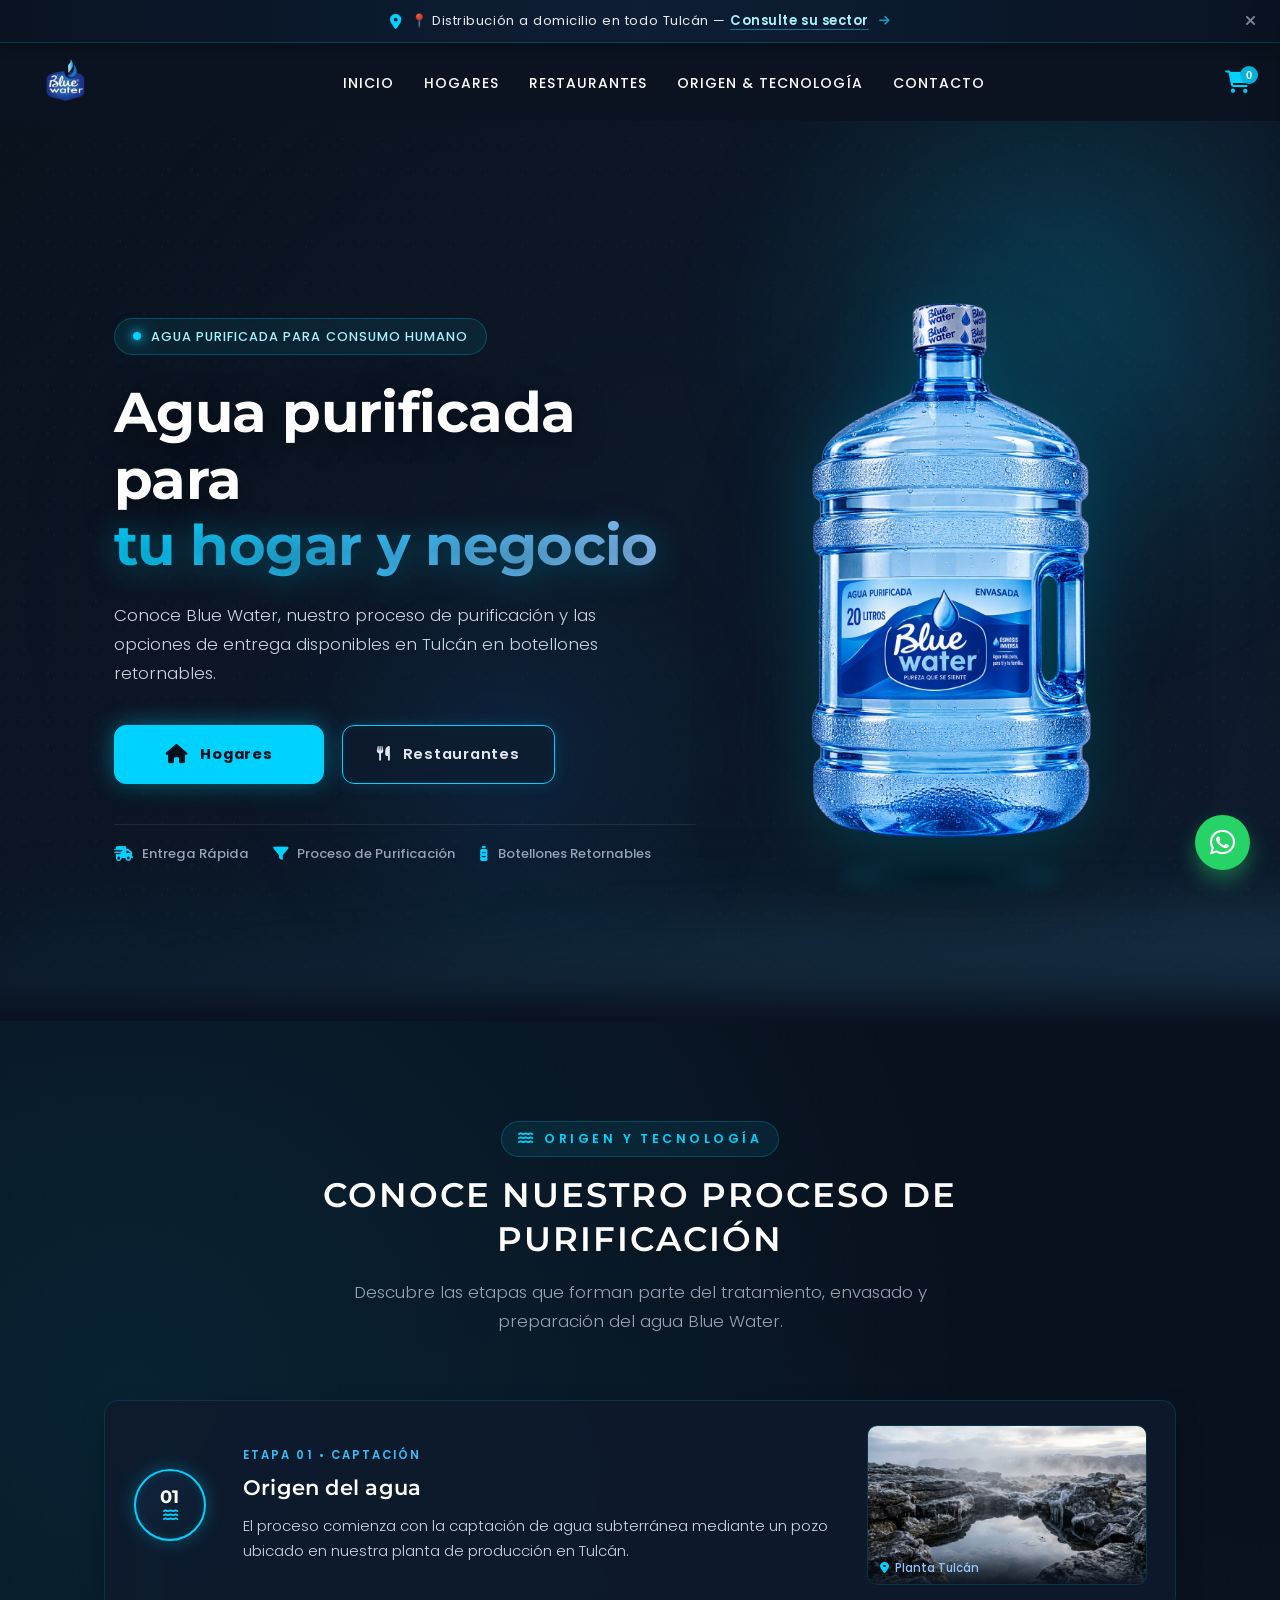
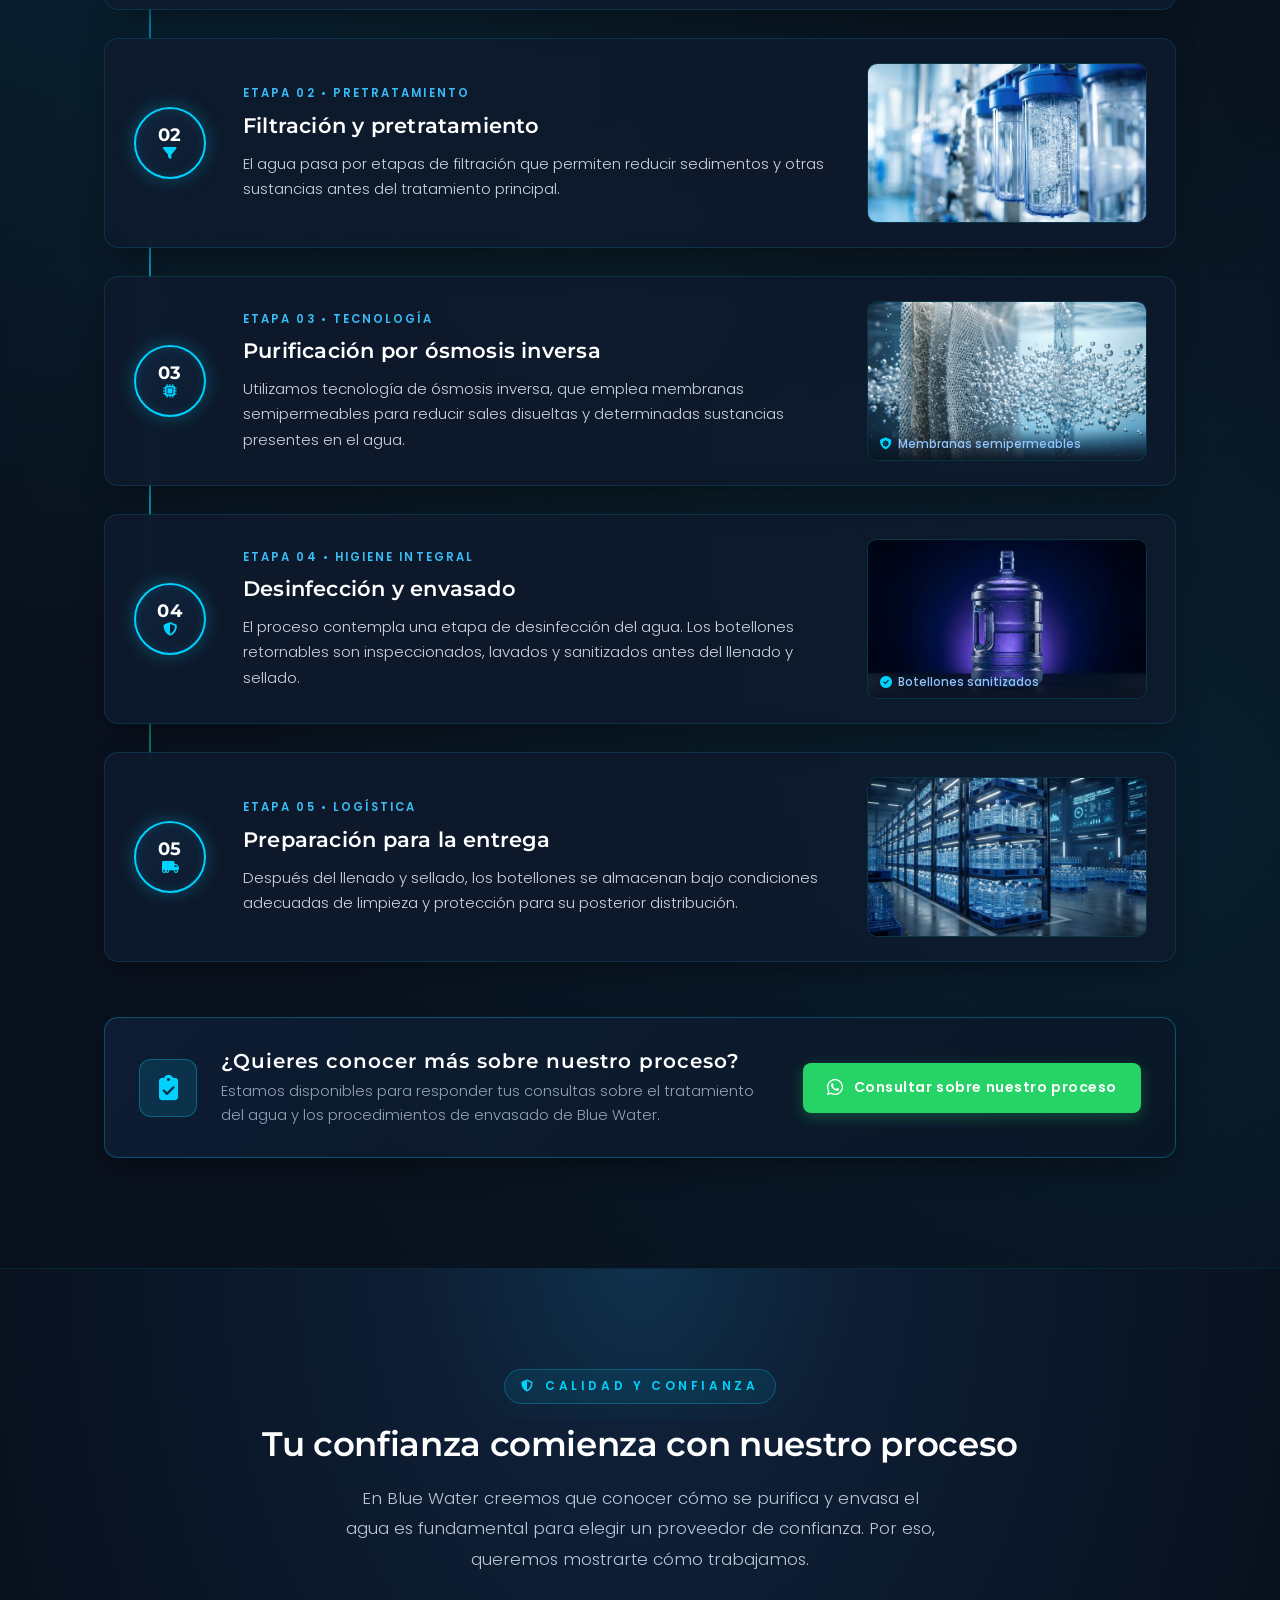
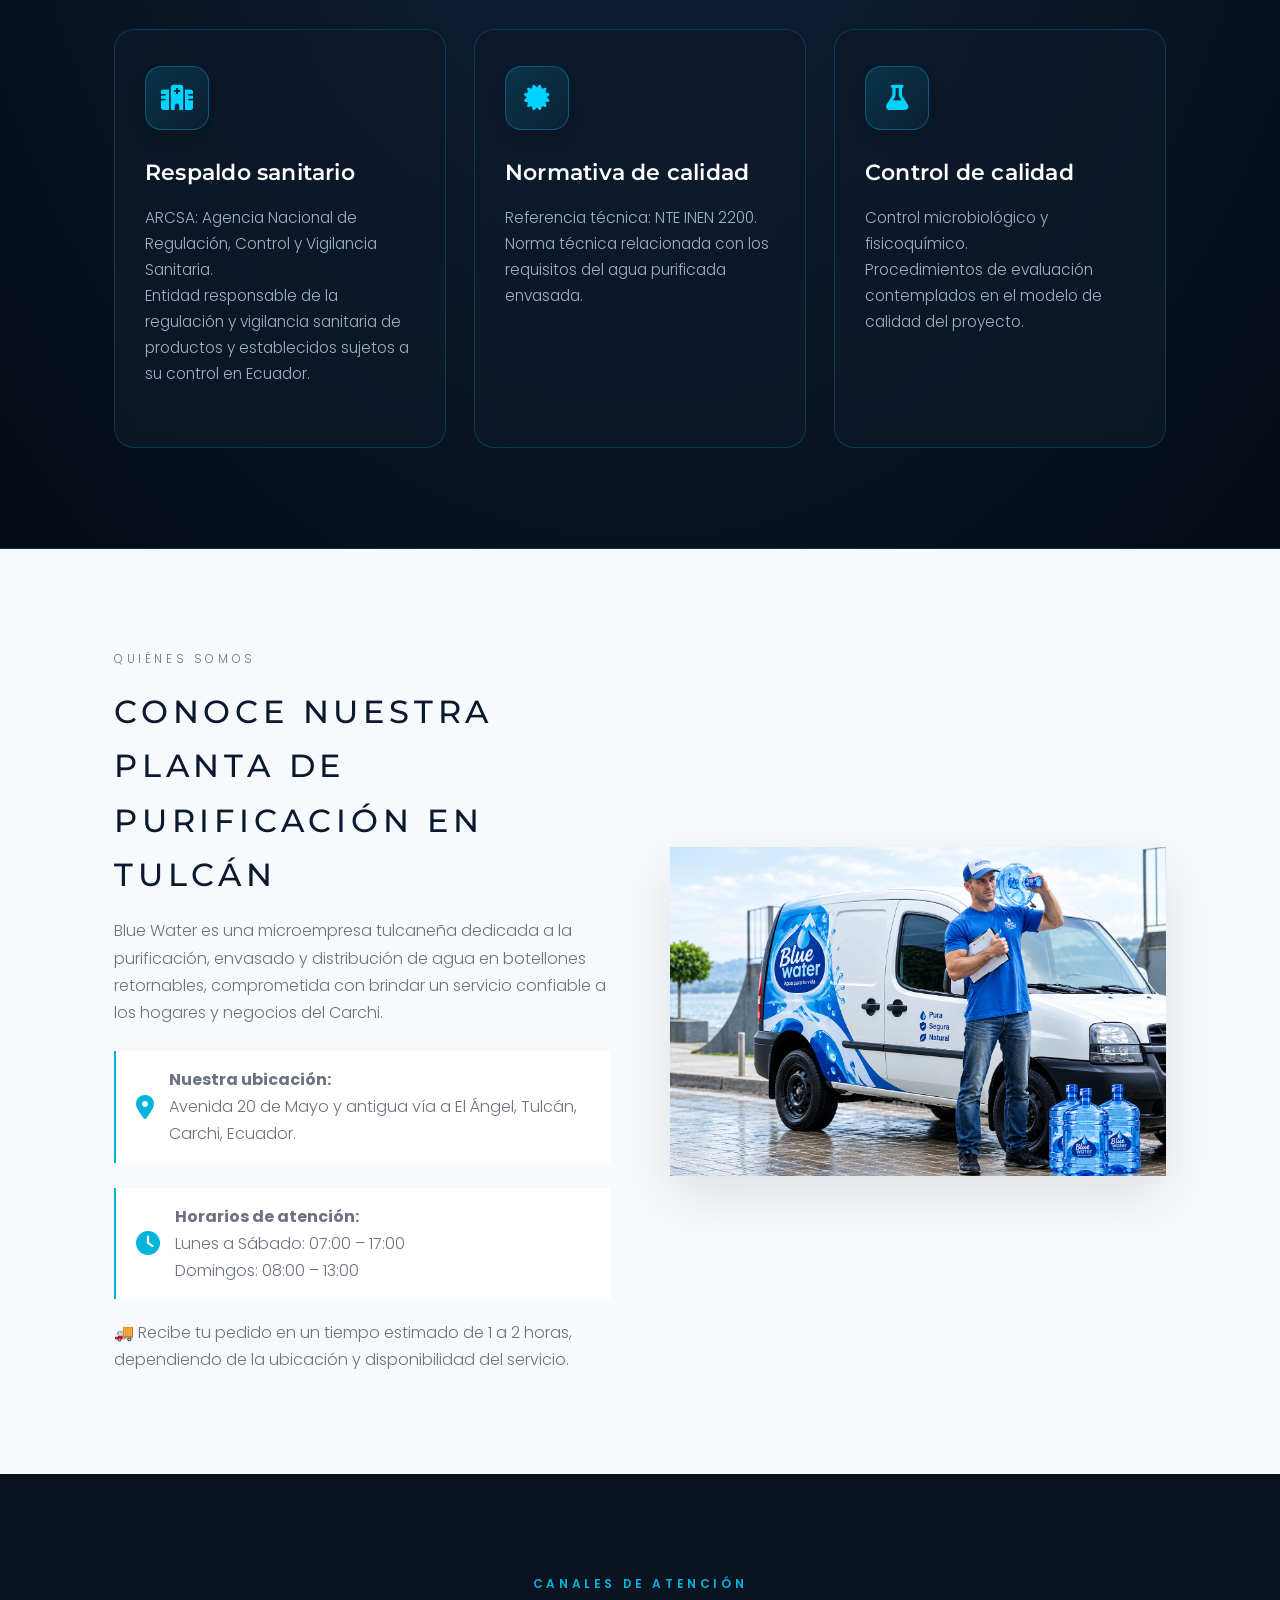
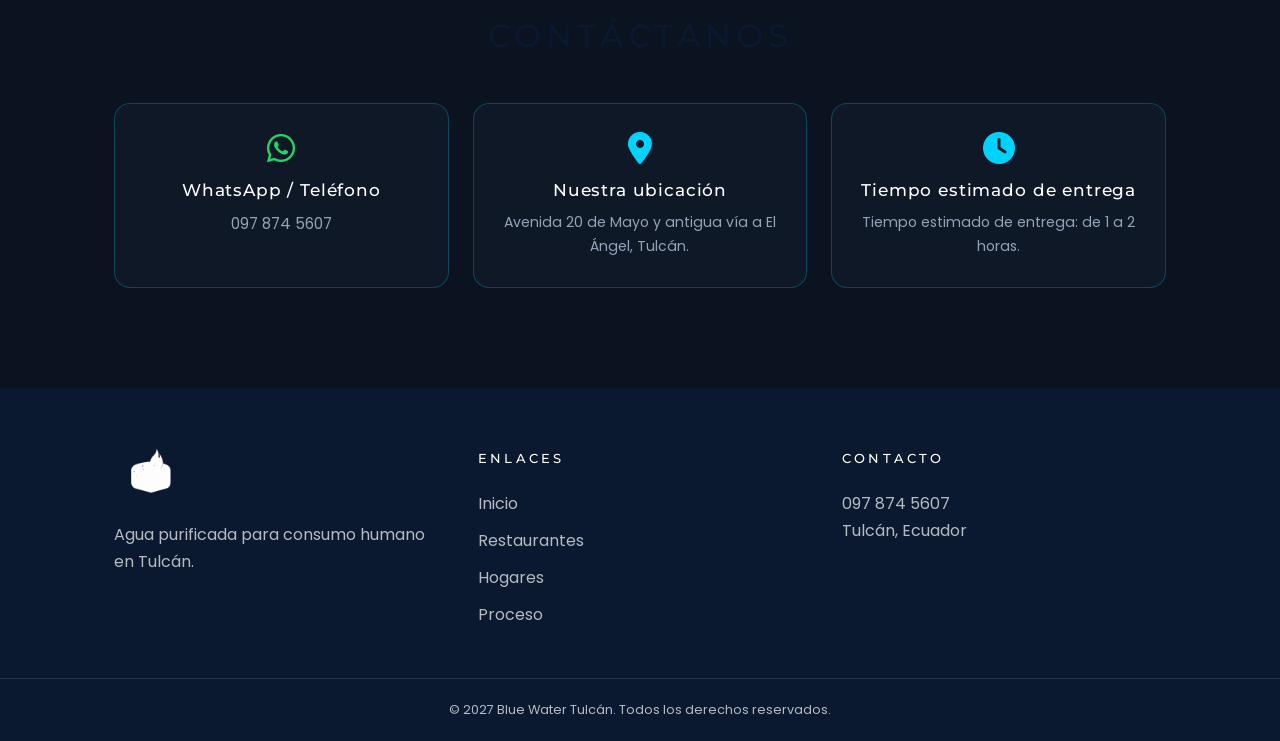
==== commit c6cb6577: "Add files via upload" ====
--- a/index.html
+++ b/index.html
@@ -179,11 +179,8 @@
                         <h3 class="process-step-title">Filtración y pretratamiento</h3>
                         <p class="process-step-desc">El agua pasa por etapas de filtración que permiten reducir sedimentos y otras sustancias antes del tratamiento principal.</p>
                     </div>
-                    <div class="process-step-media process-step-media--fallback" aria-hidden="true">
-                        <div class="process-fallback-badge">
-                            <i class="fas fa-layer-group"></i>
-                            <span>Retención y filtrado inicial</span>
-                        </div>
+                    <div class="process-step-media">
+                        <img src="img/Filtracion Foto 2.jpg" alt="Filtración foto 2" loading="lazy">
                     </div>
                 </article>
 
@@ -248,11 +245,8 @@
                         <h3 class="process-step-title">Preparación para la entrega</h3>
                         <p class="process-step-desc">Después del llenado y sellado, los botellones se almacenan bajo condiciones adecuadas de limpieza y protección para su posterior distribución.</p>
                     </div>
-                    <div class="process-step-media process-step-media--fallback" aria-hidden="true">
-                        <div class="process-fallback-badge">
-                            <i class="fas fa-boxes"></i>
-                            <span>Almacenamiento seguro y despacho</span>
-                        </div>
+                    <div class="process-step-media">
+                        <img src="img/Foto 5.jpg" alt="Foto 5" loading="lazy">
                     </div>
                 </article>
 
@@ -288,56 +282,43 @@
             </div>
 
             <div class="trust-cards-grid">
-                <!-- Tarjeta 1: Origen y purificación -->
+                <!-- Tarjeta 1: Respaldo sanitario -->
                 <div class="trust-card">
                     <div class="trust-card-icon">
-                        <i class="fas fa-filter"></i>
+                        <i class="fas fa-hospital"></i>
                     </div>
                     <div class="trust-card-body">
-                        <h3 class="trust-card-title">Proceso de purificación</h3>
-                        <p class="trust-card-desc">Nuestra agua proviene de una fuente subterránea y pasa por procesos de filtración y ósmosis inversa antes de su envasado.</p>
-                    </div>
-                    <div class="trust-card-footer">
-                        <a href="#proceso" class="trust-card-btn">
-                            <span>Conocer el proceso</span>
-                            <i class="fas fa-arrow-right"></i>
-                        </a>
-                    </div>
-                </div>
-
-                <!-- Tarjeta 2: Cuidado de los envases -->
+                        <h3 class="trust-card-title">Respaldo sanitario</h3>
+                        <p class="trust-card-desc">ARCSA: Agencia Nacional de Regulación, Control y Vigilancia Sanitaria.</p>
+                        <p class="trust-card-desc">Entidad responsable de la regulación y vigilancia sanitaria de productos y establecidos sujetos a su control en Ecuador.</p>
+                    </div>
+                </div>
+
+                <!-- Tarjeta 2: Normativa de calidad -->
                 <div class="trust-card">
                     <div class="trust-card-icon">
-                        <i class="fas fa-pump-medical"></i>
+                        <i class="fas fa-certificate"></i>
                     </div>
                     <div class="trust-card-body">
-                        <h3 class="trust-card-title">Higiene y protección</h3>
-                        <p class="trust-card-desc">Los botellones retornables pasan por procesos de inspección, lavado y sanitización antes de su llenado y sellado.</p>
-                    </div>
-                    <div class="trust-card-footer">
-                        <div class="trust-card-badge">
-                            <i class="fas fa-check"></i>
-                            <span>Inspección y sanitización integral</span>
-                        </div>
-                    </div>
-                </div>
-
-                <!-- Tarjeta 3: Transparencia y calidad -->
+                        <h3 class="trust-card-title">Normativa de calidad</h3>
+                        <p class="trust-card-desc">Referencia técnica: NTE INEN 2200.</p>
+                        <p class="trust-card-desc">Norma técnica relacionada con los requisitos del agua purificada envasada.</p>
+                    </div>
+                </div>
+
+                <!-- Tarjeta 3: Control de calidad -->
                 <div class="trust-card">
                     <div class="trust-card-icon">
-                        <i class="fas fa-clipboard-check"></i>
+                        <i class="fas fa-flask"></i>
                     </div>
                     <div class="trust-card-body">
-                        <h3 class="trust-card-title">Información de calidad</h3>
-                        <p class="trust-card-desc">Conoce más sobre los controles y procedimientos que forman parte del tratamiento de nuestra agua.</p>
-                    </div>
-                    <div class="trust-card-footer">
-                        <a href="https://wa.me/593978745607?text=Hola,%20quisiera%20recibir%20informaci%C3%B3n%20sobre%20los%20controles%20de%20calidad%20y%20el%20proceso%20de%20purificaci%C3%B3n%20del%20agua%20Blue%20Water" target="_blank" rel="noopener noreferrer" class="trust-card-btn trust-card-btn-whatsapp">
-                            <i class="fab fa-whatsapp"></i>
-                            <span>Consultar información de calidad</span>
-                        </a>
-                    </div>
-                </div>
+                        <h3 class="trust-card-title">Control de calidad</h3>
+                        <p class="trust-card-desc">Control microbiológico y fisicoquímico.</p>
+                        <p class="trust-card-desc">Procedimientos de evaluación contemplados en el modelo de calidad del proyecto.</p>
+                    </div>
+                </div>
+
+
             </div>
 
             <!-- Contenedor modular para futuras evidencias reales (documentación sanitaria, análisis de laboratorio y fotos de planta) -->
